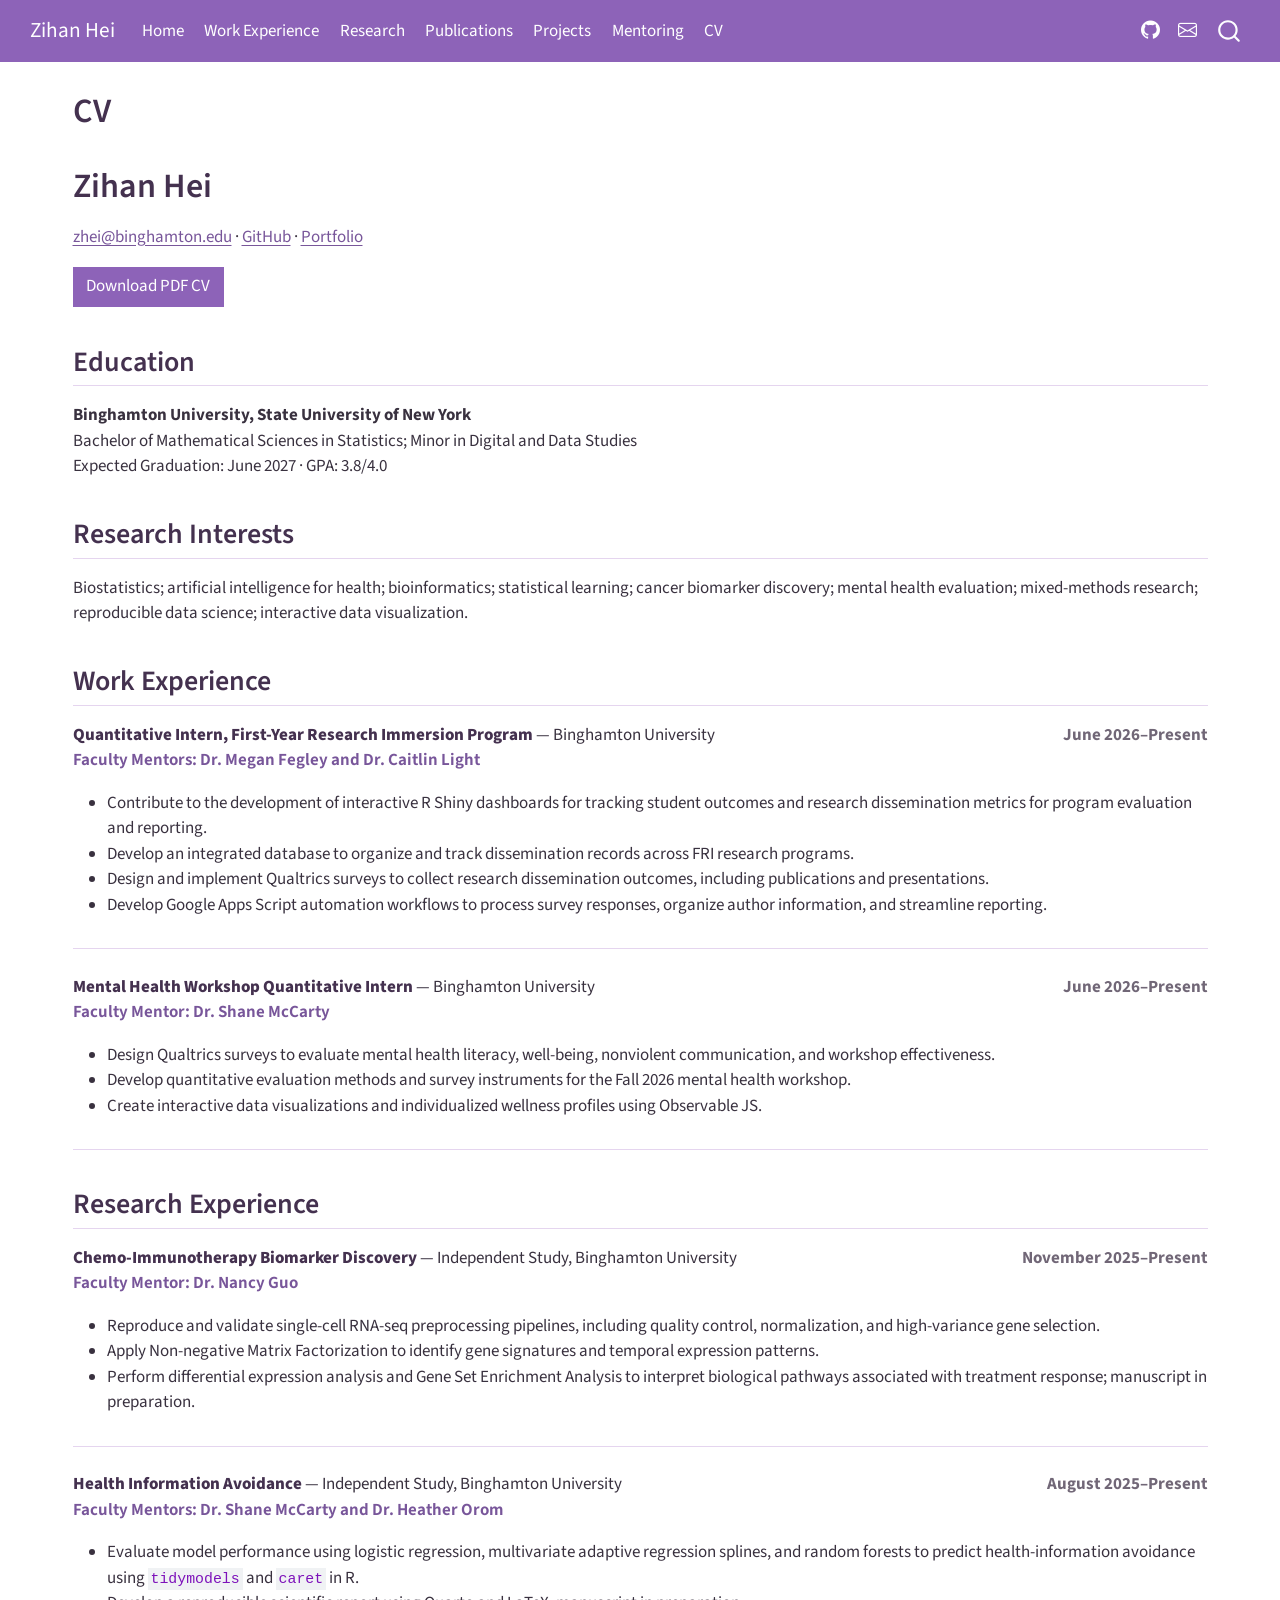
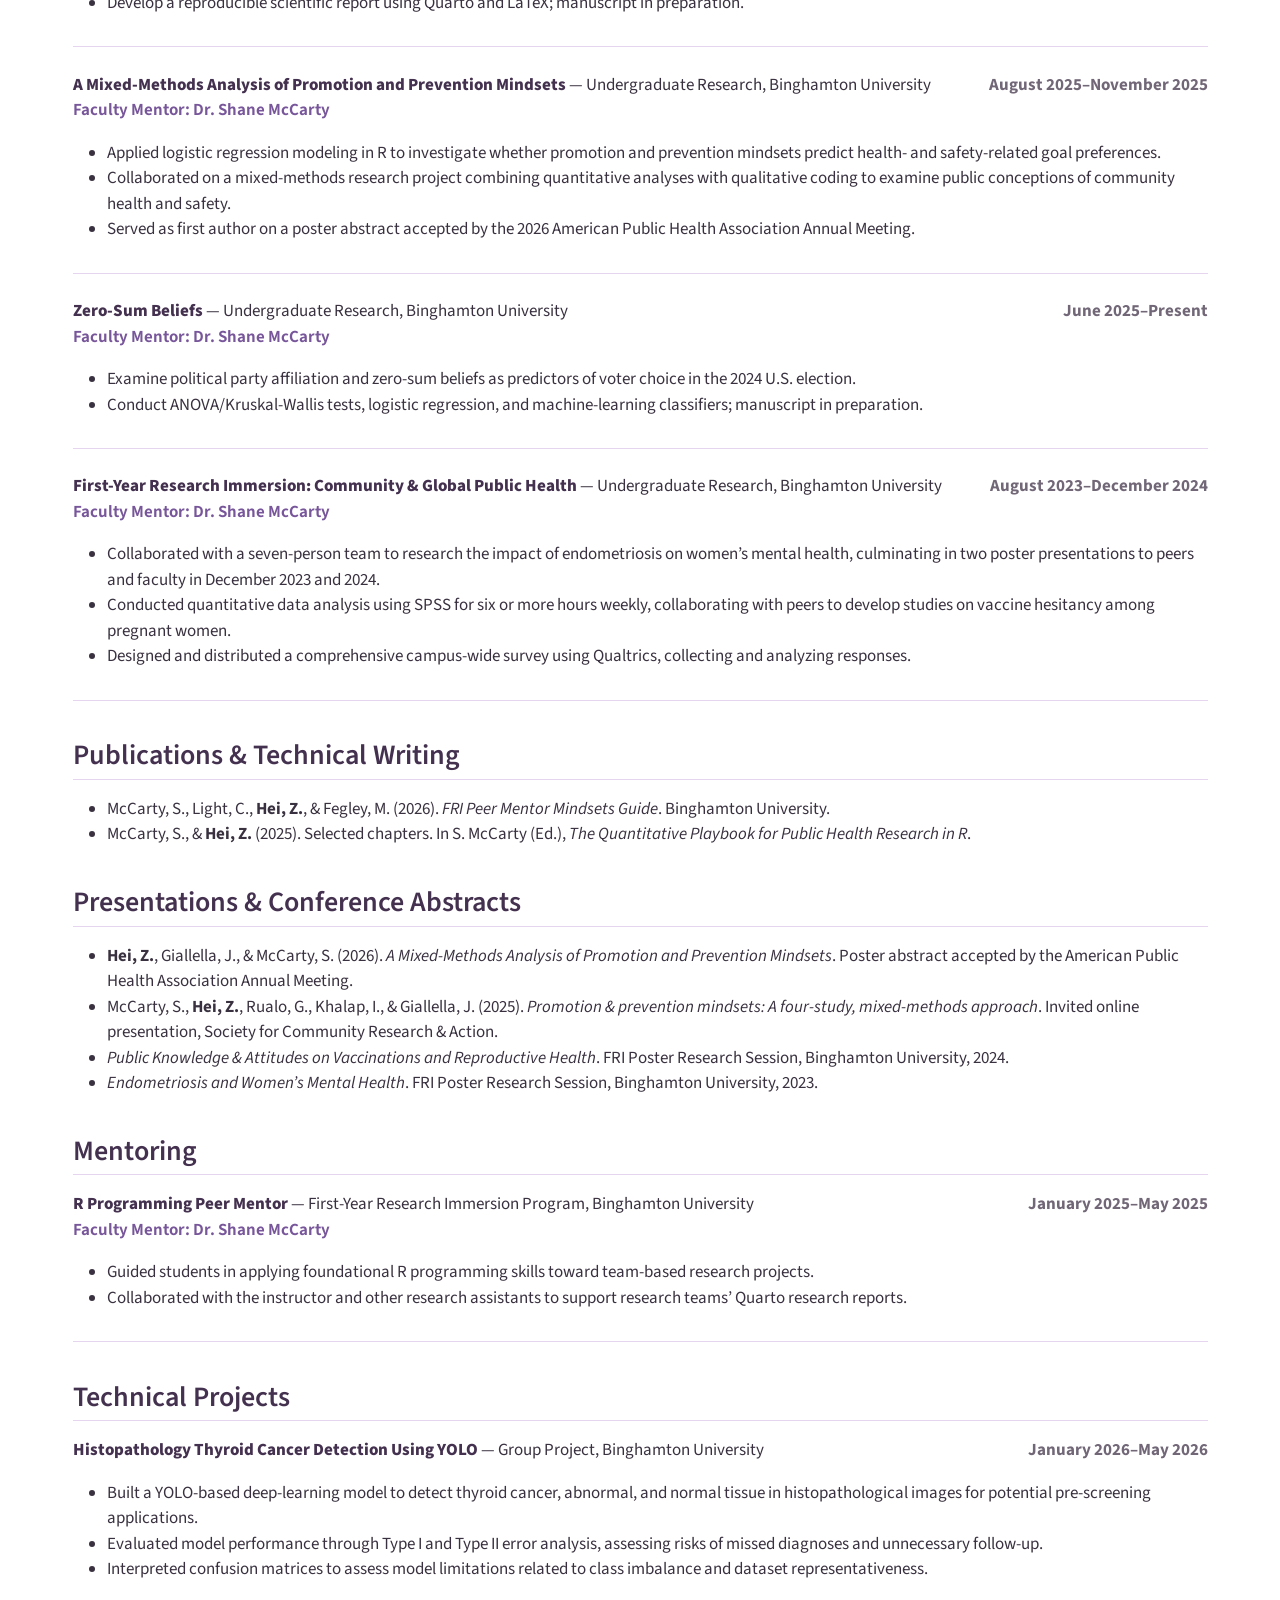
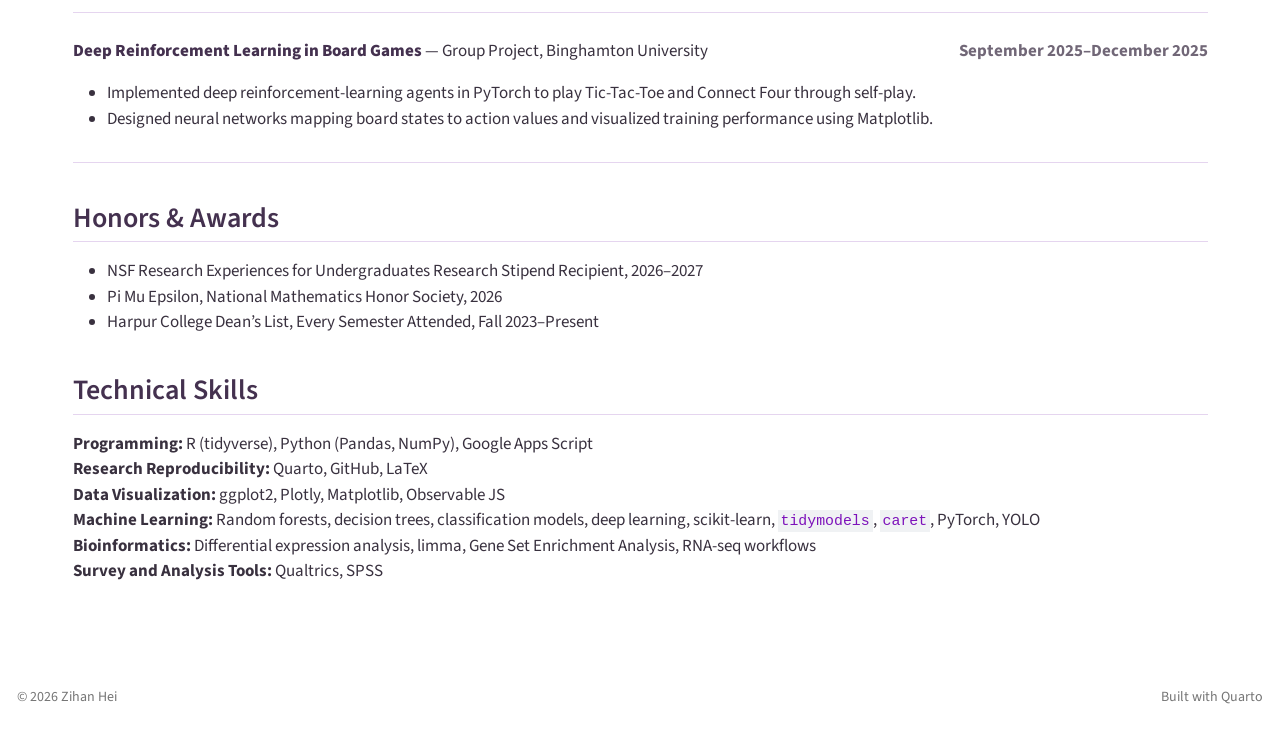
==== cv.html @ f27abe38 "Built site for gh-pages" ====
<!DOCTYPE html>
<html xmlns="http://www.w3.org/1999/xhtml" lang="en" xml:lang="en"><head>

<meta charset="utf-8">
<meta name="generator" content="quarto-1.9.37">

<meta name="viewport" content="width=device-width, initial-scale=1.0, user-scalable=yes">


<title>CV – Zihan Hei</title>
<style>
/* Default styles provided by pandoc.
** See https://pandoc.org/MANUAL.html#variables-for-html for config info.
*/
code{white-space: pre-wrap;}
span.smallcaps{font-variant: small-caps;}
div.columns{display: flex; gap: min(4vw, 1.5em);}
div.column{flex: auto; overflow-x: auto;}
div.hanging-indent{margin-left: 1.5em; text-indent: -1.5em;}
ul.task-list{list-style: none;}
ul.task-list li input[type="checkbox"] {
  width: 0.8em;
  margin: 0 0.8em 0.2em -1em; /* quarto-specific, see https://github.com/quarto-dev/quarto-cli/issues/4556 */ 
  vertical-align: middle;
}
</style>


<script src="site_libs/quarto-nav/quarto-nav.js"></script>
<script src="site_libs/quarto-nav/headroom.min.js"></script>
<script src="site_libs/clipboard/clipboard.min.js"></script>
<script src="site_libs/quarto-search/autocomplete.umd.js"></script>
<script src="site_libs/quarto-search/fuse.min.js"></script>
<script src="site_libs/quarto-search/quarto-search.js"></script>
<meta name="quarto:offset" content="./">
<link href="./assets/favicon.svg" rel="icon" type="image/svg+xml">
<script src="site_libs/quarto-html/quarto.js" type="module"></script>
<script src="site_libs/quarto-html/tabsets/tabsets.js" type="module"></script>
<script src="site_libs/quarto-html/popper.min.js"></script>
<script src="site_libs/quarto-html/tippy.umd.min.js"></script>
<script src="site_libs/quarto-html/anchor.min.js"></script>
<link href="site_libs/quarto-html/tippy.css" rel="stylesheet">
<link href="site_libs/quarto-html/quarto-syntax-highlighting-7f8f88aac4f3542376d5c11b86a4c14d.css" rel="stylesheet" id="quarto-text-highlighting-styles">
<script src="site_libs/bootstrap/bootstrap.min.js"></script>
<link href="site_libs/bootstrap/bootstrap-icons.css" rel="stylesheet">
<link href="site_libs/bootstrap/bootstrap-ff38ca5759cea8d2b4e40dc1c167d4da.min.css" rel="stylesheet" append-hash="true" id="quarto-bootstrap" data-mode="light">
<script id="quarto-search-options" type="application/json">{
  "location": "navbar",
  "copy-button": false,
  "collapse-after": 3,
  "panel-placement": "end",
  "type": "overlay",
  "limit": 50,
  "keyboard-shortcut": [
    "f",
    "/",
    "s"
  ],
  "show-item-context": false,
  "language": {
    "search-no-results-text": "No results",
    "search-matching-documents-text": "matching documents",
    "search-copy-link-title": "Copy link to search",
    "search-hide-matches-text": "Hide additional matches",
    "search-more-match-text": "more match in this document",
    "search-more-matches-text": "more matches in this document",
    "search-clear-button-title": "Clear",
    "search-text-placeholder": "",
    "search-detached-cancel-button-title": "Cancel",
    "search-submit-button-title": "Submit",
    "search-label": "Search"
  }
}</script>
<style>html{ scroll-behavior: smooth; }</style>


<link rel="stylesheet" href="styles.css">
</head>

<body class="nav-fixed quarto-light">

<div id="quarto-search-results"></div>
  <header id="quarto-header" class="headroom fixed-top">
    <nav class="navbar navbar-expand-lg " data-bs-theme="dark">
      <div class="navbar-container container-fluid">
      <div class="navbar-brand-container mx-auto">
    <a class="navbar-brand" href="./index.html">
    <span class="navbar-title">Zihan Hei</span>
    </a>
  </div>
            <div id="quarto-search" class="" title="Search"></div>
          <button class="navbar-toggler" type="button" data-bs-toggle="collapse" data-bs-target="#navbarCollapse" aria-controls="navbarCollapse" role="menu" aria-expanded="false" aria-label="Toggle navigation" onclick="if (window.quartoToggleHeadroom) { window.quartoToggleHeadroom(); }">
  <span class="navbar-toggler-icon"></span>
</button>
          <div class="collapse navbar-collapse" id="navbarCollapse">
            <ul class="navbar-nav navbar-nav-scroll me-auto">
  <li class="nav-item">
    <a class="nav-link" href="./index.html"> 
<span class="menu-text">Home</span></a>
  </li>  
  <li class="nav-item">
    <a class="nav-link" href="./work-experience.html"> 
<span class="menu-text">Work Experience</span></a>
  </li>  
  <li class="nav-item">
    <a class="nav-link" href="./research.html"> 
<span class="menu-text">Research</span></a>
  </li>  
  <li class="nav-item">
    <a class="nav-link" href="./publications.html"> 
<span class="menu-text">Publications</span></a>
  </li>  
  <li class="nav-item">
    <a class="nav-link" href="./projects.html"> 
<span class="menu-text">Projects</span></a>
  </li>  
  <li class="nav-item">
    <a class="nav-link" href="./mentoring.html"> 
<span class="menu-text">Mentoring</span></a>
  </li>  
  <li class="nav-item">
    <a class="nav-link active" href="./cv.html" aria-current="page"> 
<span class="menu-text">CV</span></a>
  </li>  
</ul>
            <ul class="navbar-nav navbar-nav-scroll ms-auto">
  <li class="nav-item compact">
    <a class="nav-link" href="https://github.com/Zihan-Hei"> <i class="bi bi-github" role="img" aria-label="GitHub">
</i> 
<span class="menu-text"></span></a>
  </li>  
  <li class="nav-item compact">
    <a class="nav-link" href="mailto:zhei@binghamton.edu"> <i class="bi bi-envelope" role="img" aria-label="Email">
</i> 
<span class="menu-text"></span></a>
  </li>  
</ul>
          </div> <!-- /navcollapse -->
            <div class="quarto-navbar-tools">
</div>
      </div> <!-- /container-fluid -->
    </nav>
</header>
<!-- content -->
<div id="quarto-content" class="quarto-container page-columns page-rows-contents page-layout-full page-navbar">
<!-- sidebar -->
<!-- margin-sidebar -->
    
<!-- main -->
<main class="content column-page" id="quarto-document-content">

<header id="title-block-header" class="quarto-title-block default">
<div class="quarto-title">
<h1 class="title">CV</h1>
</div>



<div class="quarto-title-meta column-page">

    
  
    
  </div>
  


</header>


<section id="zihan-hei" class="level1">
<h1>Zihan Hei</h1>
<p><a href="mailto:zhei@binghamton.edu">zhei@binghamton.edu</a> · <a href="https://github.com/Zihan-Hei">GitHub</a> · <a href="https://zihanhei.quarto.pub">Portfolio</a></p>
<p><a href="files/Zihan_Hei_CV.pdf" class="btn btn-primary">Download PDF CV</a></p>
<section id="education" class="level2">
<h2 class="anchored" data-anchor-id="education">Education</h2>
<p><strong>Binghamton University, State University of New York</strong><br>
Bachelor of Mathematical Sciences in Statistics; Minor in Digital and Data Studies<br>
Expected Graduation: June 2027 · GPA: 3.8/4.0</p>
</section>
<section id="research-interests" class="level2">
<h2 class="anchored" data-anchor-id="research-interests">Research Interests</h2>
<p>Biostatistics; artificial intelligence for health; bioinformatics; statistical learning; cancer biomarker discovery; mental health evaluation; mixed-methods research; reproducible data science; interactive data visualization.</p>
</section>
<section id="work-experience" class="level2">
<h2 class="anchored" data-anchor-id="work-experience">Work Experience</h2>
<div class="cv-entry">
<p><span class="cv-date">June 2026–Present</span> <span class="cv-entry-title">Quantitative Intern, First-Year Research Immersion Program</span> — Binghamton University<br>
<span class="cv-mentor">Faculty Mentors: Dr.&nbsp;Megan Fegley and Dr.&nbsp;Caitlin Light</span></p>
<ul>
<li>Contribute to the development of interactive R Shiny dashboards for tracking student outcomes and research dissemination metrics for program evaluation and reporting.</li>
<li>Develop an integrated database to organize and track dissemination records across FRI research programs.</li>
<li>Design and implement Qualtrics surveys to collect research dissemination outcomes, including publications and presentations.</li>
<li>Develop Google Apps Script automation workflows to process survey responses, organize author information, and streamline reporting.</li>
</ul>
</div>
<div class="cv-entry">
<p><span class="cv-date">June 2026–Present</span> <span class="cv-entry-title">Mental Health Workshop Quantitative Intern</span> — Binghamton University<br>
<span class="cv-mentor">Faculty Mentor: Dr.&nbsp;Shane McCarty</span></p>
<ul>
<li>Design Qualtrics surveys to evaluate mental health literacy, well-being, nonviolent communication, and workshop effectiveness.</li>
<li>Develop quantitative evaluation methods and survey instruments for the Fall 2026 mental health workshop.</li>
<li>Create interactive data visualizations and individualized wellness profiles using Observable JS.</li>
</ul>
</div>
</section>
<section id="research-experience" class="level2">
<h2 class="anchored" data-anchor-id="research-experience">Research Experience</h2>
<div class="cv-entry">
<p><span class="cv-date">November 2025–Present</span> <span class="cv-entry-title">Chemo-Immunotherapy Biomarker Discovery</span> — Independent Study, Binghamton University<br>
<span class="cv-mentor">Faculty Mentor: Dr.&nbsp;Nancy Guo</span></p>
<ul>
<li>Reproduce and validate single-cell RNA-seq preprocessing pipelines, including quality control, normalization, and high-variance gene selection.</li>
<li>Apply Non-negative Matrix Factorization to identify gene signatures and temporal expression patterns.</li>
<li>Perform differential expression analysis and Gene Set Enrichment Analysis to interpret biological pathways associated with treatment response; manuscript in preparation.</li>
</ul>
</div>
<div class="cv-entry">
<p><span class="cv-date">August 2025–Present</span> <span class="cv-entry-title">Health Information Avoidance</span> — Independent Study, Binghamton University<br>
<span class="cv-mentor">Faculty Mentors: Dr.&nbsp;Shane McCarty and Dr.&nbsp;Heather Orom</span></p>
<ul>
<li>Evaluate model performance using logistic regression, multivariate adaptive regression splines, and random forests to predict health-information avoidance using <code>tidymodels</code> and <code>caret</code> in R.</li>
<li>Develop a reproducible scientific report using Quarto and LaTeX; manuscript in preparation.</li>
</ul>
</div>
<div class="cv-entry">
<p><span class="cv-date">August 2025–November 2025</span> <span class="cv-entry-title">A Mixed-Methods Analysis of Promotion and Prevention Mindsets</span> — Undergraduate Research, Binghamton University<br>
<span class="cv-mentor">Faculty Mentor: Dr.&nbsp;Shane McCarty</span></p>
<ul>
<li>Applied logistic regression modeling in R to investigate whether promotion and prevention mindsets predict health- and safety-related goal preferences.</li>
<li>Collaborated on a mixed-methods research project combining quantitative analyses with qualitative coding to examine public conceptions of community health and safety.</li>
<li>Served as first author on a poster abstract accepted by the 2026 American Public Health Association Annual Meeting.</li>
</ul>
</div>
<div class="cv-entry">
<p><span class="cv-date">June 2025–Present</span> <span class="cv-entry-title">Zero-Sum Beliefs</span> — Undergraduate Research, Binghamton University<br>
<span class="cv-mentor">Faculty Mentor: Dr.&nbsp;Shane McCarty</span></p>
<ul>
<li>Examine political party affiliation and zero-sum beliefs as predictors of voter choice in the 2024 U.S. election.</li>
<li>Conduct ANOVA/Kruskal-Wallis tests, logistic regression, and machine-learning classifiers; manuscript in preparation.</li>
</ul>
</div>
<div class="cv-entry">
<p><span class="cv-date">August 2023–December 2024</span> <span class="cv-entry-title">First-Year Research Immersion: Community &amp; Global Public Health</span> — Undergraduate Research, Binghamton University<br>
<span class="cv-mentor">Faculty Mentor: Dr.&nbsp;Shane McCarty</span></p>
<ul>
<li>Collaborated with a seven-person team to research the impact of endometriosis on women’s mental health, culminating in two poster presentations to peers and faculty in December 2023 and 2024.</li>
<li>Conducted quantitative data analysis using SPSS for six or more hours weekly, collaborating with peers to develop studies on vaccine hesitancy among pregnant women.</li>
<li>Designed and distributed a comprehensive campus-wide survey using Qualtrics, collecting and analyzing responses.</li>
</ul>
</div>
</section>
<section id="publications-technical-writing" class="level2">
<h2 class="anchored" data-anchor-id="publications-technical-writing">Publications &amp; Technical Writing</h2>
<ul>
<li>McCarty, S., Light, C., <strong>Hei, Z.</strong>, &amp; Fegley, M. (2026). <em>FRI Peer Mentor Mindsets Guide</em>. Binghamton University.</li>
<li>McCarty, S., &amp; <strong>Hei, Z.</strong> (2025). Selected chapters. In S. McCarty (Ed.), <em>The Quantitative Playbook for Public Health Research in R</em>.</li>
</ul>
</section>
<section id="presentations-conference-abstracts" class="level2">
<h2 class="anchored" data-anchor-id="presentations-conference-abstracts">Presentations &amp; Conference Abstracts</h2>
<ul>
<li><strong>Hei, Z.</strong>, Giallella, J., &amp; McCarty, S. (2026). <em>A Mixed-Methods Analysis of Promotion and Prevention Mindsets</em>. Poster abstract accepted by the American Public Health Association Annual Meeting.</li>
<li>McCarty, S., <strong>Hei, Z.</strong>, Rualo, G., Khalap, I., &amp; Giallella, J. (2025). <em>Promotion &amp; prevention mindsets: A four-study, mixed-methods approach</em>. Invited online presentation, Society for Community Research &amp; Action.</li>
<li><em>Public Knowledge &amp; Attitudes on Vaccinations and Reproductive Health</em>. FRI Poster Research Session, Binghamton University, 2024.</li>
<li><em>Endometriosis and Women’s Mental Health</em>. FRI Poster Research Session, Binghamton University, 2023.</li>
</ul>
</section>
<section id="mentoring" class="level2">
<h2 class="anchored" data-anchor-id="mentoring">Mentoring</h2>
<div class="cv-entry">
<p><span class="cv-date">January 2025–May 2025</span> <span class="cv-entry-title">R Programming Peer Mentor</span> — First-Year Research Immersion Program, Binghamton University<br>
<span class="cv-mentor">Faculty Mentor: Dr.&nbsp;Shane McCarty</span></p>
<ul>
<li>Guided students in applying foundational R programming skills toward team-based research projects.</li>
<li>Collaborated with the instructor and other research assistants to support research teams’ Quarto research reports.</li>
</ul>
</div>
</section>
<section id="technical-projects" class="level2">
<h2 class="anchored" data-anchor-id="technical-projects">Technical Projects</h2>
<div class="cv-entry">
<p><span class="cv-date">January 2026–May 2026</span> <span class="cv-entry-title">Histopathology Thyroid Cancer Detection Using YOLO</span> — Group Project, Binghamton University</p>
<ul>
<li>Built a YOLO-based deep-learning model to detect thyroid cancer, abnormal, and normal tissue in histopathological images for potential pre-screening applications.</li>
<li>Evaluated model performance through Type I and Type II error analysis, assessing risks of missed diagnoses and unnecessary follow-up.</li>
<li>Interpreted confusion matrices to assess model limitations related to class imbalance and dataset representativeness.</li>
</ul>
</div>
<div class="cv-entry">
<p><span class="cv-date">September 2025–December 2025</span> <span class="cv-entry-title">Deep Reinforcement Learning in Board Games</span> — Group Project, Binghamton University</p>
<ul>
<li>Implemented deep reinforcement-learning agents in PyTorch to play Tic-Tac-Toe and Connect Four through self-play.</li>
<li>Designed neural networks mapping board states to action values and visualized training performance using Matplotlib.</li>
</ul>
</div>
</section>
<section id="honors-awards" class="level2">
<h2 class="anchored" data-anchor-id="honors-awards">Honors &amp; Awards</h2>
<ul>
<li>NSF Research Experiences for Undergraduates Research Stipend Recipient, 2026–2027</li>
<li>Pi Mu Epsilon, National Mathematics Honor Society, 2026</li>
<li>Harpur College Dean’s List, Every Semester Attended, Fall 2023–Present</li>
</ul>
</section>
<section id="technical-skills" class="level2">
<h2 class="anchored" data-anchor-id="technical-skills">Technical Skills</h2>
<p><strong>Programming:</strong> R (tidyverse), Python (Pandas, NumPy), Google Apps Script<br>
<strong>Research Reproducibility:</strong> Quarto, GitHub, LaTeX<br>
<strong>Data Visualization:</strong> ggplot2, Plotly, Matplotlib, Observable JS<br>
<strong>Machine Learning:</strong> Random forests, decision trees, classification models, deep learning, scikit-learn, <code>tidymodels</code>, <code>caret</code>, PyTorch, YOLO<br>
<strong>Bioinformatics:</strong> Differential expression analysis, limma, Gene Set Enrichment Analysis, RNA-seq workflows<br>
<strong>Survey and Analysis Tools:</strong> Qualtrics, SPSS</p>


</section>
</section>

</main> <!-- /main -->
<script id="quarto-html-after-body" type="application/javascript">
  window.document.addEventListener("DOMContentLoaded", function (event) {
    const icon = "";
    const anchorJS = new window.AnchorJS();
    anchorJS.options = {
      placement: 'right',
      icon: icon
    };
    anchorJS.add('.anchored');
    const isCodeAnnotation = (el) => {
      for (const clz of el.classList) {
        if (clz.startsWith('code-annotation-')) {                     
          return true;
        }
      }
      return false;
    }
    const onCopySuccess = function(e) {
      // button target
      const button = e.trigger;
      // don't keep focus
      button.blur();
      // flash "checked"
      button.classList.add('code-copy-button-checked');
      var currentTitle = button.getAttribute("title");
      button.setAttribute("title", "Copied!");
      let tooltip;
      if (window.bootstrap) {
        button.setAttribute("data-bs-toggle", "tooltip");
        button.setAttribute("data-bs-placement", "left");
        button.setAttribute("data-bs-title", "Copied!");
        tooltip = new bootstrap.Tooltip(button, 
          { trigger: "manual", 
            customClass: "code-copy-button-tooltip",
            offset: [0, -8]});
        tooltip.show();    
      }
      setTimeout(function() {
        if (tooltip) {
          tooltip.hide();
          button.removeAttribute("data-bs-title");
          button.removeAttribute("data-bs-toggle");
          button.removeAttribute("data-bs-placement");
        }
        button.setAttribute("title", currentTitle);
        button.classList.remove('code-copy-button-checked');
      }, 1000);
      // clear code selection
      e.clearSelection();
    }
    const getTextToCopy = function(trigger) {
      const outerScaffold = trigger.parentElement.cloneNode(true);
      const codeEl = outerScaffold.querySelector('code');
      for (const childEl of codeEl.children) {
        if (isCodeAnnotation(childEl)) {
          childEl.remove();
        }
      }
      return codeEl.innerText;
    }
    const clipboard = new window.ClipboardJS('.code-copy-button:not([data-in-quarto-modal])', {
      text: getTextToCopy
    });
    clipboard.on('success', onCopySuccess);
    if (window.document.getElementById('quarto-embedded-source-code-modal')) {
      const clipboardModal = new window.ClipboardJS('.code-copy-button[data-in-quarto-modal]', {
        text: getTextToCopy,
        container: window.document.getElementById('quarto-embedded-source-code-modal')
      });
      clipboardModal.on('success', onCopySuccess);
    }
      var localhostRegex = new RegExp(/^(?:http|https):\/\/localhost\:?[0-9]*\//);
      var mailtoRegex = new RegExp(/^mailto:/);
        var filterRegex = new RegExp("https:\/\/Zihan-Hei\.github\.io\/zihan-academic-website\/");
      var isInternal = (href) => {
          return filterRegex.test(href) || localhostRegex.test(href) || mailtoRegex.test(href);
      }
      // Inspect non-navigation links and adorn them if external
     var links = window.document.querySelectorAll('a[href]:not(.nav-link):not(.navbar-brand):not(.toc-action):not(.sidebar-link):not(.sidebar-item-toggle):not(.pagination-link):not(.no-external):not([aria-hidden]):not(.dropdown-item):not(.quarto-navigation-tool):not(.about-link)');
      for (var i=0; i<links.length; i++) {
        const link = links[i];
        if (!isInternal(link.href)) {
          // undo the damage that might have been done by quarto-nav.js in the case of
          // links that we want to consider external
          if (link.dataset.originalHref !== undefined) {
            link.href = link.dataset.originalHref;
          }
            // target, if specified
            link.setAttribute("target", "_blank");
            if (link.getAttribute("rel") === null) {
              link.setAttribute("rel", "noopener");
            }
        }
      }
    function tippyHover(el, contentFn, onTriggerFn, onUntriggerFn) {
      const config = {
        allowHTML: true,
        maxWidth: 500,
        delay: 100,
        arrow: false,
        appendTo: function(el) {
            return el.parentElement;
        },
        interactive: true,
        interactiveBorder: 10,
        theme: 'quarto',
        placement: 'bottom-start',
      };
      if (contentFn) {
        config.content = contentFn;
      }
      if (onTriggerFn) {
        config.onTrigger = onTriggerFn;
      }
      if (onUntriggerFn) {
        config.onUntrigger = onUntriggerFn;
      }
      window.tippy(el, config); 
    }
    const noterefs = window.document.querySelectorAll('a[role="doc-noteref"]');
    for (var i=0; i<noterefs.length; i++) {
      const ref = noterefs[i];
      tippyHover(ref, function() {
        // use id or data attribute instead here
        let href = ref.getAttribute('data-footnote-href') || ref.getAttribute('href');
        try { href = new URL(href).hash; } catch {}
        const id = href.replace(/^#\/?/, "");
        const note = window.document.getElementById(id);
        if (note) {
          return note.innerHTML;
        } else {
          return "";
        }
      });
    }
    const xrefs = window.document.querySelectorAll('a.quarto-xref');
    const processXRef = (id, note) => {
      // Strip column container classes
      const stripColumnClz = (el) => {
        el.classList.remove("page-full", "page-columns");
        if (el.children) {
          for (const child of el.children) {
            stripColumnClz(child);
          }
        }
      }
      stripColumnClz(note)
      if (id === null || id.startsWith('sec-')) {
        // Special case sections, only their first couple elements
        const container = document.createElement("div");
        if (note.children && note.children.length > 2) {
          container.appendChild(note.children[0].cloneNode(true));
          for (let i = 1; i < note.children.length; i++) {
            const child = note.children[i];
            if (child.tagName === "P" && child.innerText === "") {
              continue;
            } else {
              container.appendChild(child.cloneNode(true));
              break;
            }
          }
          if (window.Quarto?.typesetMath) {
            window.Quarto.typesetMath(container);
          }
          return container.innerHTML
        } else {
          if (window.Quarto?.typesetMath) {
            window.Quarto.typesetMath(note);
          }
          return note.innerHTML;
        }
      } else {
        // Remove any anchor links if they are present
        const anchorLink = note.querySelector('a.anchorjs-link');
        if (anchorLink) {
          anchorLink.remove();
        }
        if (window.Quarto?.typesetMath) {
          window.Quarto.typesetMath(note);
        }
        if (note.classList.contains("callout")) {
          return note.outerHTML;
        } else {
          return note.innerHTML;
        }
      }
    }
    for (var i=0; i<xrefs.length; i++) {
      const xref = xrefs[i];
      tippyHover(xref, undefined, function(instance) {
        instance.disable();
        let url = xref.getAttribute('href');
        let hash = undefined; 
        if (url.startsWith('#')) {
          hash = url;
        } else {
          try { hash = new URL(url).hash; } catch {}
        }
        if (hash) {
          const id = hash.replace(/^#\/?/, "");
          const note = window.document.getElementById(id);
          if (note !== null) {
            try {
              const html = processXRef(id, note.cloneNode(true));
              instance.setContent(html);
            } finally {
              instance.enable();
              instance.show();
            }
          } else {
            // See if we can fetch this
            fetch(url.split('#')[0])
            .then(res => res.text())
            .then(html => {
              const parser = new DOMParser();
              const htmlDoc = parser.parseFromString(html, "text/html");
              const note = htmlDoc.getElementById(id);
              if (note !== null) {
                const html = processXRef(id, note);
                instance.setContent(html);
              } 
            }).finally(() => {
              instance.enable();
              instance.show();
            });
          }
        } else {
          // See if we can fetch a full url (with no hash to target)
          // This is a special case and we should probably do some content thinning / targeting
          fetch(url)
          .then(res => res.text())
          .then(html => {
            const parser = new DOMParser();
            const htmlDoc = parser.parseFromString(html, "text/html");
            const note = htmlDoc.querySelector('main.content');
            if (note !== null) {
              // This should only happen for chapter cross references
              // (since there is no id in the URL)
              // remove the first header
              if (note.children.length > 0 && note.children[0].tagName === "HEADER") {
                note.children[0].remove();
              }
              const html = processXRef(null, note);
              instance.setContent(html);
            } 
          }).finally(() => {
            instance.enable();
            instance.show();
          });
        }
      }, function(instance) {
      });
    }
        let selectedAnnoteEl;
        const selectorForAnnotation = ( cell, annotation) => {
          let cellAttr = 'data-code-cell="' + cell + '"';
          let lineAttr = 'data-code-annotation="' +  annotation + '"';
          const selector = 'span[' + cellAttr + '][' + lineAttr + ']';
          return selector;
        }
        const selectCodeLines = (annoteEl) => {
          const doc = window.document;
          const targetCell = annoteEl.getAttribute("data-target-cell");
          const targetAnnotation = annoteEl.getAttribute("data-target-annotation");
          const annoteSpan = window.document.querySelector(selectorForAnnotation(targetCell, targetAnnotation));
          const lines = annoteSpan.getAttribute("data-code-lines").split(",");
          const lineIds = lines.map((line) => {
            return targetCell + "-" + line;
          })
          let top = null;
          let height = null;
          let parent = null;
          if (lineIds.length > 0) {
              //compute the position of the single el (top and bottom and make a div)
              const el = window.document.getElementById(lineIds[0]);
              top = el.offsetTop;
              height = el.offsetHeight;
              parent = el.parentElement.parentElement;
            if (lineIds.length > 1) {
              const lastEl = window.document.getElementById(lineIds[lineIds.length - 1]);
              const bottom = lastEl.offsetTop + lastEl.offsetHeight;
              height = bottom - top;
            }
            if (top !== null && height !== null && parent !== null) {
              // cook up a div (if necessary) and position it 
              let div = window.document.getElementById("code-annotation-line-highlight");
              if (div === null) {
                div = window.document.createElement("div");
                div.setAttribute("id", "code-annotation-line-highlight");
                div.style.position = 'absolute';
                parent.appendChild(div);
              }
              div.style.top = top - 2 + "px";
              div.style.height = height + 4 + "px";
              div.style.left = 0;
              let gutterDiv = window.document.getElementById("code-annotation-line-highlight-gutter");
              if (gutterDiv === null) {
                gutterDiv = window.document.createElement("div");
                gutterDiv.setAttribute("id", "code-annotation-line-highlight-gutter");
                gutterDiv.style.position = 'absolute';
                const codeCell = window.document.getElementById(targetCell);
                const gutter = codeCell.querySelector('.code-annotation-gutter');
                gutter.appendChild(gutterDiv);
              }
              gutterDiv.style.top = top - 2 + "px";
              gutterDiv.style.height = height + 4 + "px";
            }
            selectedAnnoteEl = annoteEl;
          }
        };
        const unselectCodeLines = () => {
          const elementsIds = ["code-annotation-line-highlight", "code-annotation-line-highlight-gutter"];
          elementsIds.forEach((elId) => {
            const div = window.document.getElementById(elId);
            if (div) {
              div.remove();
            }
          });
          selectedAnnoteEl = undefined;
        };
          // Handle positioning of the toggle
      window.addEventListener(
        "resize",
        throttle(() => {
          elRect = undefined;
          if (selectedAnnoteEl) {
            selectCodeLines(selectedAnnoteEl);
          }
        }, 10)
      );
      function throttle(fn, ms) {
      let throttle = false;
      let timer;
        return (...args) => {
          if(!throttle) { // first call gets through
              fn.apply(this, args);
              throttle = true;
          } else { // all the others get throttled
              if(timer) clearTimeout(timer); // cancel #2
              timer = setTimeout(() => {
                fn.apply(this, args);
                timer = throttle = false;
              }, ms);
          }
        };
      }
        // Attach click handler to the DT
        const annoteDls = window.document.querySelectorAll('dt[data-target-cell]');
        for (const annoteDlNode of annoteDls) {
          annoteDlNode.addEventListener('click', (event) => {
            const clickedEl = event.target;
            if (clickedEl !== selectedAnnoteEl) {
              unselectCodeLines();
              const activeEl = window.document.querySelector('dt[data-target-cell].code-annotation-active');
              if (activeEl) {
                activeEl.classList.remove('code-annotation-active');
              }
              selectCodeLines(clickedEl);
              clickedEl.classList.add('code-annotation-active');
            } else {
              // Unselect the line
              unselectCodeLines();
              clickedEl.classList.remove('code-annotation-active');
            }
          });
        }
    const findCites = (el) => {
      const parentEl = el.parentElement;
      if (parentEl) {
        const cites = parentEl.dataset.cites;
        if (cites) {
          return {
            el,
            cites: cites.split(' ')
          };
        } else {
          return findCites(el.parentElement)
        }
      } else {
        return undefined;
      }
    };
    var bibliorefs = window.document.querySelectorAll('a[role="doc-biblioref"]');
    for (var i=0; i<bibliorefs.length; i++) {
      const ref = bibliorefs[i];
      const citeInfo = findCites(ref);
      if (citeInfo) {
        tippyHover(citeInfo.el, function() {
          var popup = window.document.createElement('div');
          citeInfo.cites.forEach(function(cite) {
            var citeDiv = window.document.createElement('div');
            citeDiv.classList.add('hanging-indent');
            citeDiv.classList.add('csl-entry');
            var biblioDiv = window.document.getElementById('ref-' + cite);
            if (biblioDiv) {
              citeDiv.innerHTML = biblioDiv.innerHTML;
            }
            popup.appendChild(citeDiv);
          });
          return popup.innerHTML;
        });
      }
    }
  });
  </script>
</div> <!-- /content -->
<footer class="footer">
  <div class="nav-footer">
    <div class="nav-footer-left">
<p>© 2026 Zihan Hei</p>
</div>   
    <div class="nav-footer-center">
      &nbsp;
    </div>
    <div class="nav-footer-right">
<p>Built with Quarto</p>
</div>
  </div>
</footer>




<script src="site_libs/quarto-html/zenscroll-min.js"></script>
</body></html>
---- site_libs/quarto-html/tippy.css ----
.tippy-box[data-animation=fade][data-state=hidden]{opacity:0}[data-tippy-root]{max-width:calc(100vw - 10px)}.tippy-box{position:relative;background-color:#333;color:#fff;border-radius:4px;font-size:14px;line-height:1.4;white-space:normal;outline:0;transition-property:transform,visibility,opacity}.tippy-box[data-placement^=top]>.tippy-arrow{bottom:0}.tippy-box[data-placement^=top]>.tippy-arrow:before{bottom:-7px;left:0;border-width:8px 8px 0;border-top-color:initial;transform-origin:center top}.tippy-box[data-placement^=bottom]>.tippy-arrow{top:0}.tippy-box[data-placement^=bottom]>.tippy-arrow:before{top:-7px;left:0;border-width:0 8px 8px;border-bottom-color:initial;transform-origin:center bottom}.tippy-box[data-placement^=left]>.tippy-arrow{right:0}.tippy-box[data-placement^=left]>.tippy-arrow:before{border-width:8px 0 8px 8px;border-left-color:initial;right:-7px;transform-origin:center left}.tippy-box[data-placement^=right]>.tippy-arrow{left:0}.tippy-box[data-placement^=right]>.tippy-arrow:before{left:-7px;border-width:8px 8px 8px 0;border-right-color:initial;transform-origin:center right}.tippy-box[data-inertia][data-state=visible]{transition-timing-function:cubic-bezier(.54,1.5,.38,1.11)}.tippy-arrow{width:16px;height:16px;color:#333}.tippy-arrow:before{content:"";position:absolute;border-color:transparent;border-style:solid}.tippy-content{position:relative;padding:5px 9px;z-index:1}
---- site_libs/quarto-html/quarto-syntax-highlighting-7f8f88aac4f3542376d5c11b86a4c14d.css ----
/* quarto syntax highlight colors */
:root {
  --quarto-hl-ot-color: #003B4F;
  --quarto-hl-at-color: #657422;
  --quarto-hl-ss-color: #20794D;
  --quarto-hl-an-color: #5E5E5E;
  --quarto-hl-fu-color: #4758AB;
  --quarto-hl-st-color: #20794D;
  --quarto-hl-cf-color: #003B4F;
  --quarto-hl-op-color: #5E5E5E;
  --quarto-hl-er-color: #AD0000;
  --quarto-hl-bn-color: #AD0000;
  --quarto-hl-al-color: #AD0000;
  --quarto-hl-va-color: #111111;
  --quarto-hl-bu-color: inherit;
  --quarto-hl-ex-color: inherit;
  --quarto-hl-pp-color: #AD0000;
  --quarto-hl-in-color: #5E5E5E;
  --quarto-hl-vs-color: #20794D;
  --quarto-hl-wa-color: #5E5E5E;
  --quarto-hl-do-color: #5E5E5E;
  --quarto-hl-im-color: #00769E;
  --quarto-hl-ch-color: #20794D;
  --quarto-hl-dt-color: #AD0000;
  --quarto-hl-fl-color: #AD0000;
  --quarto-hl-co-color: #5E5E5E;
  --quarto-hl-cv-color: #5E5E5E;
  --quarto-hl-cn-color: #8f5902;
  --quarto-hl-sc-color: #5E5E5E;
  --quarto-hl-dv-color: #AD0000;
  --quarto-hl-kw-color: #003B4F;
}

/* other quarto variables */
:root {
  --quarto-font-monospace: SFMono-Regular, Menlo, Monaco, Consolas, "Liberation Mono", "Courier New", monospace;
}

/* syntax highlight based on Pandoc's rules */
pre > code.sourceCode > span {
  color: #003B4F;
}

code.sourceCode > span {
  color: #003B4F;
}

div.sourceCode,
div.sourceCode pre.sourceCode {
  color: #003B4F;
}

/* Normal */
code span {
  color: #003B4F;
}

/* Alert */
code span.al {
  color: #AD0000;
  font-style: inherit;
}

/* Annotation */
code span.an {
  color: #5E5E5E;
  font-style: inherit;
}

/* Attribute */
code span.at {
  color: #657422;
  font-style: inherit;
}

/* BaseN */
code span.bn {
  color: #AD0000;
  font-style: inherit;
}

/* BuiltIn */
code span.bu {
  font-style: inherit;
}

/* ControlFlow */
code span.cf {
  color: #003B4F;
  font-weight: bold;
  font-style: inherit;
}

/* Char */
code span.ch {
  color: #20794D;
  font-style: inherit;
}

/* Constant */
code span.cn {
  color: #8f5902;
  font-style: inherit;
}

/* Comment */
code span.co {
  color: #5E5E5E;
  font-style: inherit;
}

/* CommentVar */
code span.cv {
  color: #5E5E5E;
  font-style: italic;
}

/* Documentation */
code span.do {
  color: #5E5E5E;
  font-style: italic;
}

/* DataType */
code span.dt {
  color: #AD0000;
  font-style: inherit;
}

/* DecVal */
code span.dv {
  color: #AD0000;
  font-style: inherit;
}

/* Error */
code span.er {
  color: #AD0000;
  font-style: inherit;
}

/* Extension */
code span.ex {
  font-style: inherit;
}

/* Float */
code span.fl {
  color: #AD0000;
  font-style: inherit;
}

/* Function */
code span.fu {
  color: #4758AB;
  font-style: inherit;
}

/* Import */
code span.im {
  color: #00769E;
  font-style: inherit;
}

/* Information */
code span.in {
  color: #5E5E5E;
  font-style: inherit;
}

/* Keyword */
code span.kw {
  color: #003B4F;
  font-weight: bold;
  font-style: inherit;
}

/* Operator */
code span.op {
  color: #5E5E5E;
  font-style: inherit;
}

/* Other */
code span.ot {
  color: #003B4F;
  font-style: inherit;
}

/* Preprocessor */
code span.pp {
  color: #AD0000;
  font-style: inherit;
}

/* SpecialChar */
code span.sc {
  color: #5E5E5E;
  font-style: inherit;
}

/* SpecialString */
code span.ss {
  color: #20794D;
  font-style: inherit;
}

/* String */
code span.st {
  color: #20794D;
  font-style: inherit;
}

/* Variable */
code span.va {
  color: #111111;
  font-style: inherit;
}

/* VerbatimString */
code span.vs {
  color: #20794D;
  font-style: inherit;
}

/* Warning */
code span.wa {
  color: #5E5E5E;
  font-style: italic;
}

.prevent-inlining {
  content: "</";
}

/*# sourceMappingURL=789ad8cd35626ba772517505b42a116e.css.map */
---- styles.css ----
:root {
  --purple-900: #44314f;
  --purple-700: #78569a;
  --purple-600: #8d63b8;
  --purple-300: #d8bfe9;
  --purple-100: #f7f1fb;
  --ink: #39313f;
  --muted: #716777;
  --line: #e5d5ef;
}

.navbar { background: var(--purple-600) !important; }
.navbar-brand, .navbar-nav .nav-link { color: white !important; }
body { color: var(--ink); }
a { color: var(--purple-700); }
h1, h2, h3 { color: var(--purple-900); }
h2 { border-bottom: 1px solid var(--line); padding-bottom: .35rem; margin-top: 2.2rem; }

.hero { display: grid; grid-template-columns: minmax(0, 1.5fr) minmax(300px, .8fr); gap: 2.5rem; align-items: center; margin: 1.8rem 0 2.4rem; }
.hero-text h1 { font-size: clamp(2.5rem, 5vw, 4.8rem); margin-bottom: .3rem; }
.hero-text h2 { border: 0; margin-top: 0; font-weight: 500; color: var(--muted); }
.hero-card, .info-card, .project-card, .stat-card, .photo-card { background: var(--purple-100); border: 1px solid var(--purple-300); border-radius: 20px; box-shadow: 0 12px 28px rgba(91, 62, 108, .08); }
.hero-card { padding: 1.7rem; }
.btn-primary { background-color: var(--purple-600); border-color: var(--purple-600); }
.btn-outline-primary { color: var(--purple-700); border-color: var(--purple-600); }
.btn-outline-primary:hover { background: var(--purple-600); border-color: var(--purple-600); }

.stats-grid { display: grid; grid-template-columns: repeat(4, minmax(140px, 1fr)); gap: 1rem; }
.stat-card { padding: 1.2rem; text-align: center; }
.stat-number { font-size: 2rem; font-weight: 800; color: var(--purple-700); }
.stat-label { color: var(--muted); }
.project-card { padding: 1.2rem; height: 100%; }

.visual-grid { display: grid; grid-template-columns: minmax(0, 1.5fr) minmax(260px, .65fr); gap: 1.4rem; align-items: center; }
.viz-panel { min-height: 520px; border: 1px solid var(--purple-300); border-radius: 22px; background: white; padding: .75rem; overflow: hidden; }
.viz-panel svg { width: 100%; height: auto; display: block; }
.info-card { padding: 1.5rem; }
.legend-dot { display: inline-block; width: 13px; height: 13px; border-radius: 50%; margin-right: .5rem; }
.legend-current { background: var(--purple-600); }
.legend-goal { background: var(--purple-300); }
.network-panel { min-height: 520px; }
.network-node { cursor: default; transition: transform .15s ease; }
.network-node:hover circle, .network-node:focus circle { filter: drop-shadow(0 6px 8px rgba(94, 55, 117, .22)); }

.timeline { border-left: 3px solid var(--purple-300); margin-left: .7rem; }
.timeline-item { display: grid; grid-template-columns: 145px 1fr; gap: 1rem; position: relative; padding: .4rem 0 1.5rem 1.5rem; }
.timeline-item::before { content: ""; position: absolute; left: -8px; top: .65rem; width: 13px; height: 13px; border-radius: 50%; background: var(--purple-600); }
.timeline-year { font-weight: 800; color: var(--purple-700); }

.photo-grid { display: grid; grid-template-columns: repeat(3, 1fr); gap: 1rem; }
.photo-card { overflow: hidden; }
.photo-placeholder { min-height: 190px; display: grid; place-items: center; text-align: center; padding: 1rem; color: var(--muted); background: linear-gradient(135deg, #fbf8fd, #eee1f5); }
.photo-caption { padding: 1rem; }

.mentor-line, .cv-mentor { color: var(--purple-700); font-weight: 650; }
.cv-entry { position: relative; margin: 0 0 1.5rem; padding-bottom: .75rem; border-bottom: 1px solid var(--line); }
.cv-date { float: right; font-weight: 700; color: var(--muted); }
.cv-entry-title { font-weight: 800; color: var(--purple-900); }


@media (max-width: 900px) {
  .hero, .visual-grid { grid-template-columns: 1fr; }
  .stats-grid { grid-template-columns: repeat(2, 1fr); }
  .photo-grid { grid-template-columns: 1fr; }
  .timeline-item { grid-template-columns: 1fr; gap: .2rem; }
  .viz-panel { min-height: 430px; }
}

@media (max-width: 560px) {
  .stats-grid { grid-template-columns: 1fr; }
  .cv-date { float: none; display: block; margin-bottom: .25rem; }
}


/* V7 interactive radar and connected tools network */
.radar-panel {
  width: 100%;
  min-height: 880px;
  padding: .35rem;
  overflow: visible;
}
.viz-note { max-width: 920px; margin: .8rem auto 1.8rem; text-align:center; color:var(--muted); font-size:.95rem; }

.tool-network {
  position: relative;
  width: 100%;
  min-height: 720px;
  margin: 1.25rem 0 2.5rem;
  padding: 1rem;
  border: 1px solid var(--purple-300);
  border-radius: 24px;
  background: linear-gradient(145deg,#fff,#fbf8fd);
  box-shadow: 0 14px 32px rgba(91,62,108,.09);
  overflow: hidden;
}
.tool-network svg { width:100%; height:auto; display:block; cursor:grab; touch-action:none; user-select:none; }
.tool-network svg.is-dragging { cursor:grabbing; }
.network-controls { position:absolute; z-index:4; top:1rem; left:1rem; display:flex; gap:.35rem; flex-wrap:wrap; }
.network-control {
  border:1px solid var(--purple-400); background:#fff; color:var(--purple-900);
  border-radius:8px; padding:.32rem .62rem; font-weight:700; font-size:.82rem;
  box-shadow:0 3px 10px rgba(91,62,108,.08);
}
.network-control:hover,.network-control:focus { background:var(--purple-100); }
.network-legend {
  position:absolute; z-index:4; top:1rem; right:1rem; padding:.6rem .75rem;
  border:1px solid var(--purple-300); border-radius:12px; background:rgba(255,255,255,.94);
  font-size:.72rem; line-height:1.55; color:var(--ink);
}
.network-legend div { display:flex; align-items:center; gap:.4rem; white-space:nowrap; }
.network-legend span { width:.85rem; height:.55rem; border-radius:3px; display:inline-block; }
.bridge-edge { stroke:#d9cfdf; stroke-width:3; stroke-dasharray:5 7; }
.cluster-edge { stroke-width:4; opacity:.65; }
.hub-text { font-size:15px; font-weight:800; fill:#3f3546; }
.tool-label { font-size:13px; font-weight:700; fill:#403746; pointer-events:none; }
.tool-node { cursor:pointer; transition:filter .15s ease; }
.tool-node:hover polygon,.tool-node:focus polygon { stroke-width:4; }
.tool-node:hover,.tool-node:focus { filter:brightness(1.02); }
.tool-node image { pointer-events:none; }

@media (max-width: 1000px) {
  .radar-panel { min-height:760px; }
  .tool-network { min-height:620px; padding:.6rem; }
  .network-legend { font-size:.62rem; }
}
@media (max-width: 680px) {
  .radar-panel { min-height:680px; }
  .tool-network { min-height:480px; border-radius:16px; }
  .network-controls { position:relative; top:auto; left:auto; margin-bottom:.35rem; }
  .network-legend { display:none; }
}

/* Static tools-and-platforms infographic */
.tools-network-image {
  display: block;
  width: 100%;
  max-width: 1500px;
  height: auto;
  margin: 1.25rem auto 2rem;
  border: 1px solid #e3d2ef;
  border-radius: 24px;
  background: #fff;
}

@media (max-width: 768px) {
  .tools-network-image {
    border-radius: 16px;
    margin-top: 1rem;
  }
}


/* V9 Plotly tools-and-platforms network */
.tools-network-plotly {
  width: 100%;
  min-height: 980px;
  margin: 1.25rem 0 2.25rem;
  border: 1px solid var(--purple-300);
  border-radius: 24px;
  background: linear-gradient(145deg, #ffffff, #fbf8fd);
  box-shadow: 0 14px 32px rgba(91, 62, 108, .08);
  overflow: hidden;
}
.tools-network-plotly .plot-container,
.tools-network-plotly .svg-container { width: 100% !important; }
@media (max-width: 1000px) {
  .tools-network-plotly { min-height: 820px; }
}
@media (max-width: 680px) {
  .tools-network-plotly { min-height: 680px; border-radius: 16px; }
}


/* ---------------------------------------------------------
   Profile photo
   --------------------------------------------------------- */
/* Name + profile photo */
.profile-heading {
  display: flex;
  align-items: center;
  gap: 28px;
  margin-bottom: 0.3rem;
}

.profile-heading h1 {
  margin: 0;
}

.profile-photo {
  width: 150px;
  height: 150px;
  object-fit: cover;
  object-position: center 28%;
  border-radius: 50%;
  border: 3px solid var(--purple-300);
  box-shadow: 0 6px 18px rgba(91, 62, 108, 0.15);
  flex-shrink: 0;
}

@media (max-width: 768px) {
  .hero {
    grid-template-columns: 1fr;
  }

  .profile-heading {
    gap: 18px;
  }

  .profile-photo {
    width: 135px;
    height: 135px;
  }
}


.hobby-photo {
  width: 100%;
  height: 260px;
  object-fit: cover;
  display: block;
  border-radius: 18px 18px 0 0;
}

.photo-card {
  overflow: hidden;
}

.photo-caption {
  padding: 1.2rem 1.3rem 1.4rem;
}

.photo-caption h3 {
  margin-top: 0;
  margin-bottom: 0.5rem;
}

.photo-caption p {
  margin-bottom: 0;
}
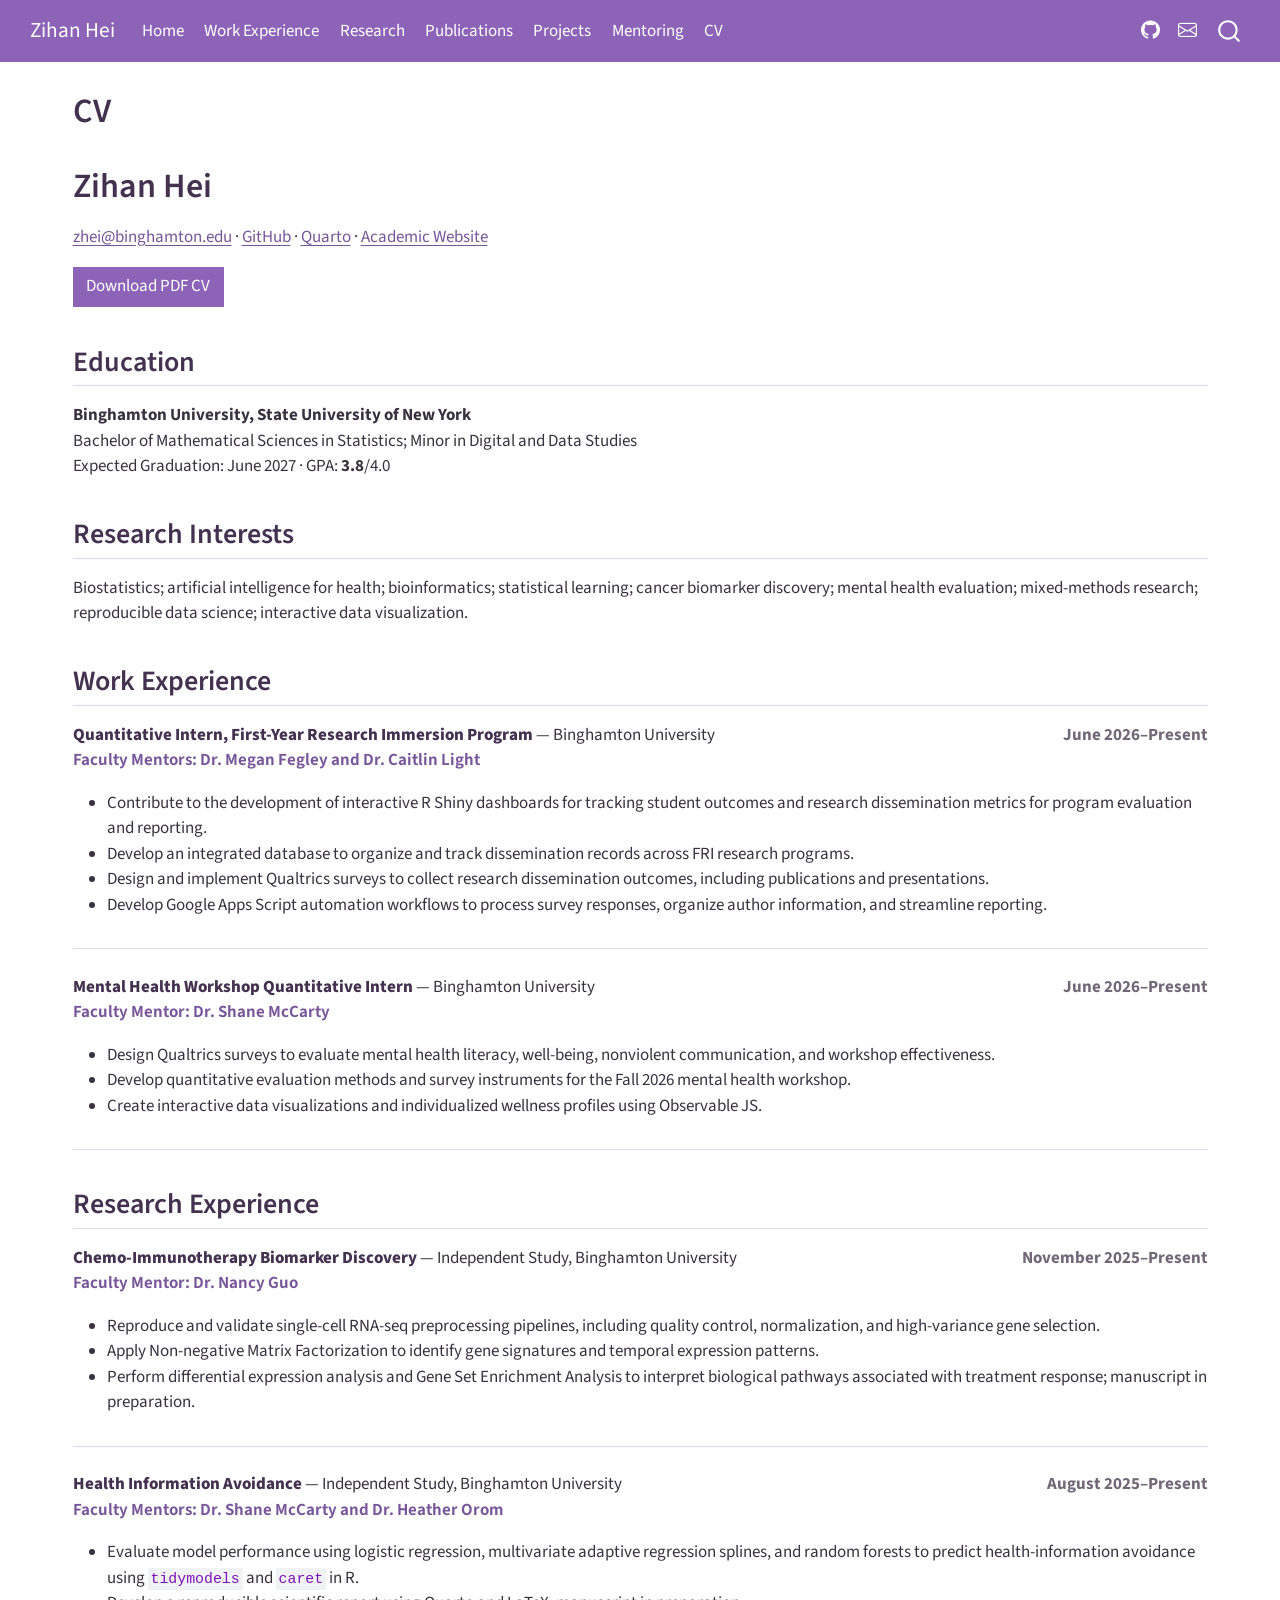
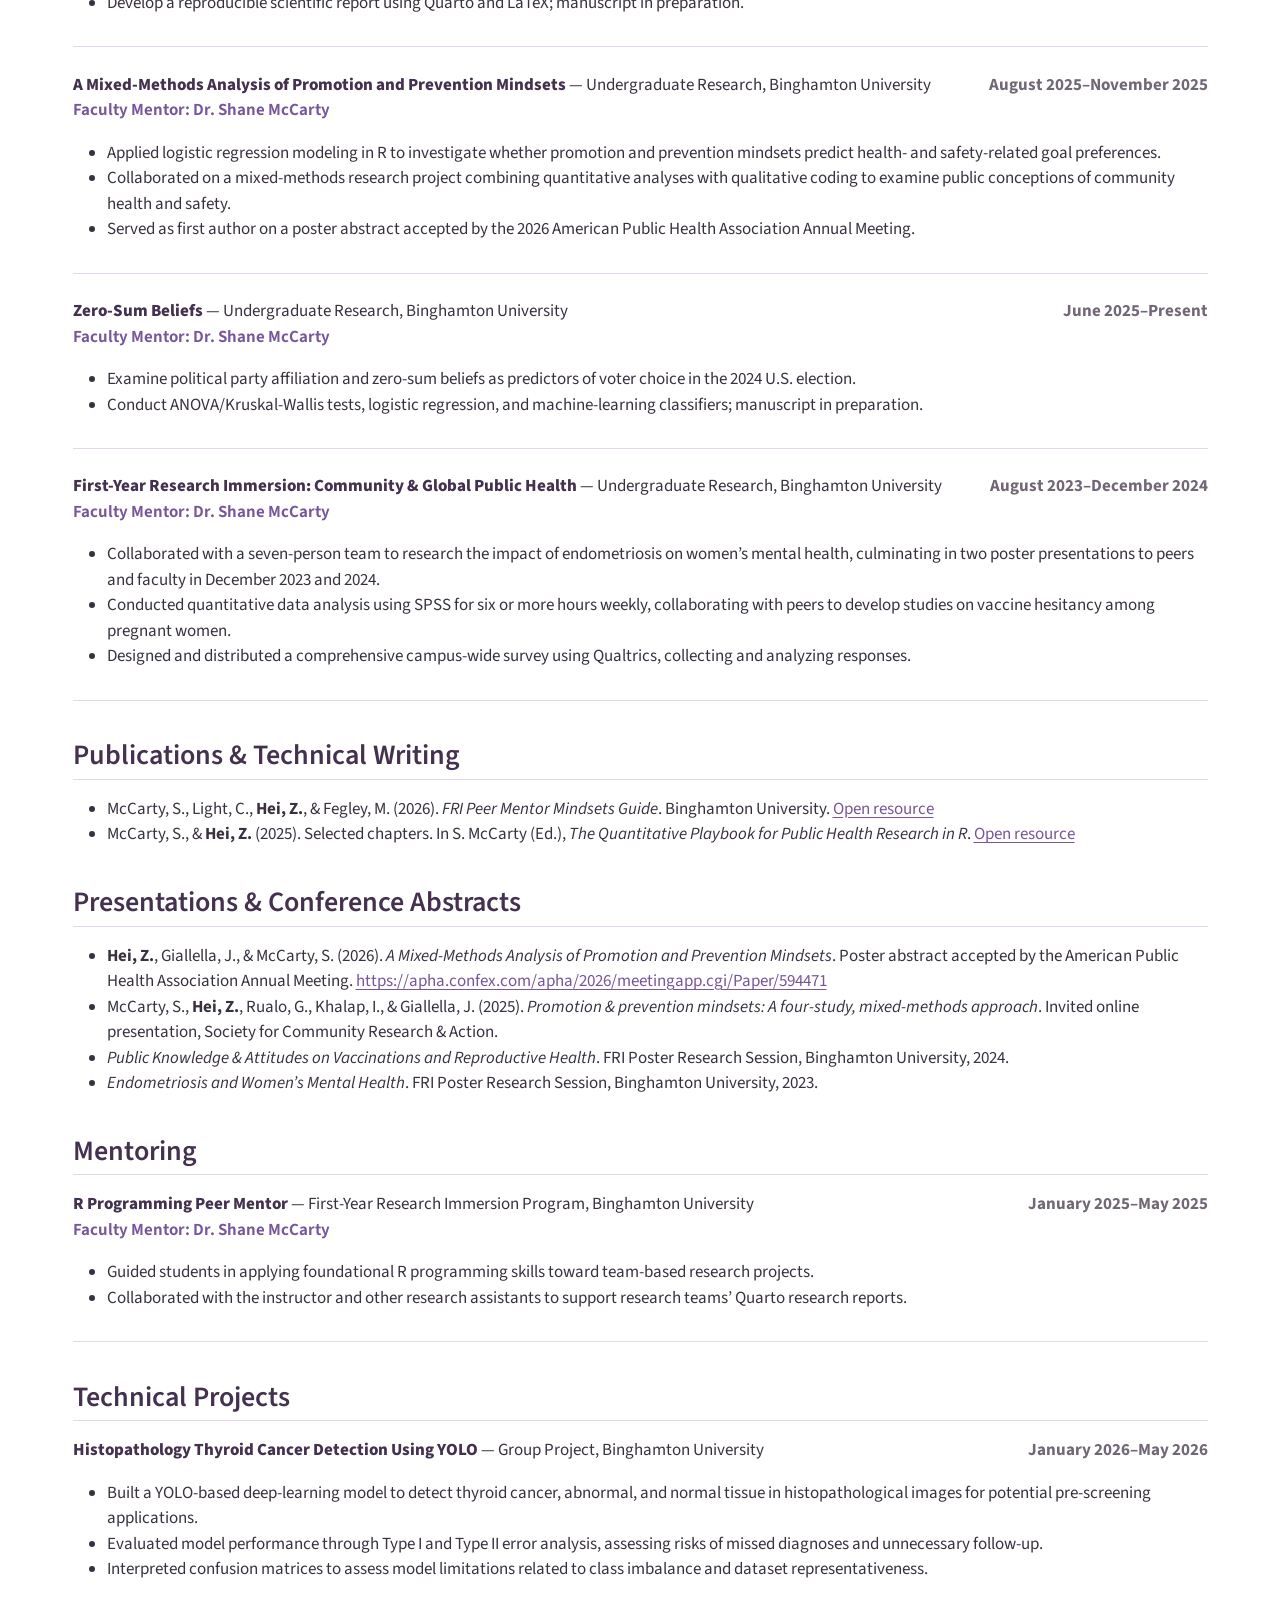
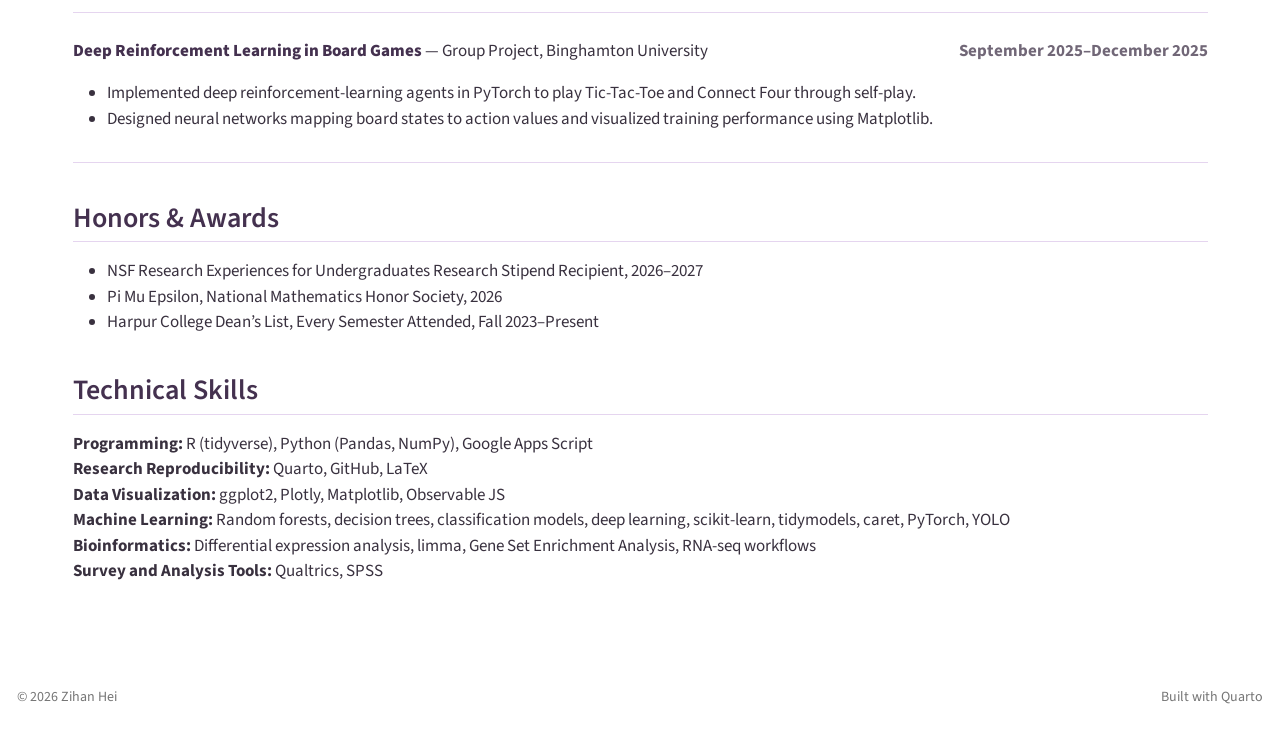
==== commit 3a7895af: "Built site for gh-pages" ====
--- a/cv.html
+++ b/cv.html
@@ -2,7 +2,7 @@
 <html xmlns="http://www.w3.org/1999/xhtml" lang="en" xml:lang="en"><head>
 
 <meta charset="utf-8">
-<meta name="generator" content="quarto-1.9.37">
+<meta name="generator" content="quarto-1.10.18">
 
 <meta name="viewport" content="width=device-width, initial-scale=1.0, user-scalable=yes">
 
@@ -12,10 +12,13 @@
 /* Default styles provided by pandoc.
 ** See https://pandoc.org/MANUAL.html#variables-for-html for config info.
 */
-code{white-space: pre-wrap;}
 span.smallcaps{font-variant: small-caps;}
-div.columns{display: flex; gap: min(4vw, 1.5em);}
-div.column{flex: auto; overflow-x: auto;}
+div.columns{display: flex; gap: 1.5em;}
+div.column{flex: auto;}
+@media screen {
+div.columns{gap: min(4vw, 1.5em);}
+div.column{overflow-x: auto;}
+}
 div.hanging-indent{margin-left: 1.5em; text-indent: -1.5em;}
 ul.task-list{list-style: none;}
 ul.task-list li input[type="checkbox"] {
@@ -40,10 +43,10 @@
 <script src="site_libs/quarto-html/tippy.umd.min.js"></script>
 <script src="site_libs/quarto-html/anchor.min.js"></script>
 <link href="site_libs/quarto-html/tippy.css" rel="stylesheet">
-<link href="site_libs/quarto-html/quarto-syntax-highlighting-7f8f88aac4f3542376d5c11b86a4c14d.css" rel="stylesheet" id="quarto-text-highlighting-styles">
+<link href="site_libs/quarto-html/quarto-syntax-highlighting-64a204ab8560d761af7679ceaba22944.css" rel="stylesheet" id="quarto-text-highlighting-styles">
 <script src="site_libs/bootstrap/bootstrap.min.js"></script>
 <link href="site_libs/bootstrap/bootstrap-icons.css" rel="stylesheet">
-<link href="site_libs/bootstrap/bootstrap-ff38ca5759cea8d2b4e40dc1c167d4da.min.css" rel="stylesheet" append-hash="true" id="quarto-bootstrap" data-mode="light">
+<link href="site_libs/bootstrap/bootstrap-d63a2c9c8df14b07662b36303925c8cc.min.css" rel="stylesheet" append-hash="true" id="quarto-bootstrap" data-mode="light">
 <script id="quarto-search-options" type="application/json">{
   "location": "navbar",
   "copy-button": false,
@@ -170,13 +173,13 @@
 
 <section id="zihan-hei" class="level1">
 <h1>Zihan Hei</h1>
-<p><a href="mailto:zhei@binghamton.edu">zhei@binghamton.edu</a> · <a href="https://github.com/Zihan-Hei">GitHub</a> · <a href="https://zihanhei.quarto.pub">Portfolio</a></p>
+<p><a href="mailto:zhei@binghamton.edu">zhei@binghamton.edu</a> · <a href="https://github.com/Zihan-Hei">GitHub</a> · <a href="https://zihanhei.quarto.pub">Quarto</a> · <a href="https://zihan-hei.github.io/zihan-academic-website/">Academic Website</a></p>
 <p><a href="files/Zihan_Hei_CV.pdf" class="btn btn-primary">Download PDF CV</a></p>
 <section id="education" class="level2">
 <h2 class="anchored" data-anchor-id="education">Education</h2>
 <p><strong>Binghamton University, State University of New York</strong><br>
 Bachelor of Mathematical Sciences in Statistics; Minor in Digital and Data Studies<br>
-Expected Graduation: June 2027 · GPA: 3.8/4.0</p>
+Expected Graduation: June 2027 · GPA: <strong>3.8</strong>/4.0</p>
 </section>
 <section id="research-interests" class="level2">
 <h2 class="anchored" data-anchor-id="research-interests">Research Interests</h2>
@@ -253,14 +256,14 @@
 <section id="publications-technical-writing" class="level2">
 <h2 class="anchored" data-anchor-id="publications-technical-writing">Publications &amp; Technical Writing</h2>
 <ul>
-<li>McCarty, S., Light, C., <strong>Hei, Z.</strong>, &amp; Fegley, M. (2026). <em>FRI Peer Mentor Mindsets Guide</em>. Binghamton University.</li>
-<li>McCarty, S., &amp; <strong>Hei, Z.</strong> (2025). Selected chapters. In S. McCarty (Ed.), <em>The Quantitative Playbook for Public Health Research in R</em>.</li>
+<li>McCarty, S., Light, C., <strong>Hei, Z.</strong>, &amp; Fegley, M. (2026). <em>FRI Peer Mentor Mindsets Guide</em>. Binghamton University. <a href="https://shanemccarty.github.io/FRImindsets/">Open resource</a></li>
+<li>McCarty, S., &amp; <strong>Hei, Z.</strong> (2025). Selected chapters. In S. McCarty (Ed.), <em>The Quantitative Playbook for Public Health Research in R</em>. <a href="https://shanemccarty.github.io/FRIplaybook/">Open resource</a></li>
 </ul>
 </section>
 <section id="presentations-conference-abstracts" class="level2">
 <h2 class="anchored" data-anchor-id="presentations-conference-abstracts">Presentations &amp; Conference Abstracts</h2>
 <ul>
-<li><strong>Hei, Z.</strong>, Giallella, J., &amp; McCarty, S. (2026). <em>A Mixed-Methods Analysis of Promotion and Prevention Mindsets</em>. Poster abstract accepted by the American Public Health Association Annual Meeting.</li>
+<li><strong>Hei, Z.</strong>, Giallella, J., &amp; McCarty, S. (2026). <em>A Mixed-Methods Analysis of Promotion and Prevention Mindsets</em>. Poster abstract accepted by the American Public Health Association Annual Meeting. <a href="https://apha.confex.com/apha/2026/meetingapp.cgi/Paper/594471" class="uri">https://apha.confex.com/apha/2026/meetingapp.cgi/Paper/594471</a></li>
 <li>McCarty, S., <strong>Hei, Z.</strong>, Rualo, G., Khalap, I., &amp; Giallella, J. (2025). <em>Promotion &amp; prevention mindsets: A four-study, mixed-methods approach</em>. Invited online presentation, Society for Community Research &amp; Action.</li>
 <li><em>Public Knowledge &amp; Attitudes on Vaccinations and Reproductive Health</em>. FRI Poster Research Session, Binghamton University, 2024.</li>
 <li><em>Endometriosis and Women’s Mental Health</em>. FRI Poster Research Session, Binghamton University, 2023.</li>
@@ -308,7 +311,7 @@
 <p><strong>Programming:</strong> R (tidyverse), Python (Pandas, NumPy), Google Apps Script<br>
 <strong>Research Reproducibility:</strong> Quarto, GitHub, LaTeX<br>
 <strong>Data Visualization:</strong> ggplot2, Plotly, Matplotlib, Observable JS<br>
-<strong>Machine Learning:</strong> Random forests, decision trees, classification models, deep learning, scikit-learn, <code>tidymodels</code>, <code>caret</code>, PyTorch, YOLO<br>
+<strong>Machine Learning:</strong> Random forests, decision trees, classification models, deep learning, scikit-learn, tidymodels, caret, PyTorch, YOLO<br>
 <strong>Bioinformatics:</strong> Differential expression analysis, limma, Gene Set Enrichment Analysis, RNA-seq workflows<br>
 <strong>Survey and Analysis Tools:</strong> Qualtrics, SPSS</p>
 
--- a/site_libs/quarto-html/quarto-syntax-highlighting-64a204ab8560d761af7679ceaba22944.css
+++ b/site_libs/quarto-html/quarto-syntax-highlighting-64a204ab8560d761af7679ceaba22944.css
@@ -0,0 +1,236 @@
+/* quarto syntax highlight colors */
+:root {
+  --quarto-hl-ot-color: #003B4F;
+  --quarto-hl-at-color: #657422;
+  --quarto-hl-ss-color: #20794D;
+  --quarto-hl-an-color: #5E5E5E;
+  --quarto-hl-fu-color: #4758AB;
+  --quarto-hl-st-color: #20794D;
+  --quarto-hl-cf-color: #003B4F;
+  --quarto-hl-op-color: #5E5E5E;
+  --quarto-hl-er-color: #AD0000;
+  --quarto-hl-bn-color: #AD0000;
+  --quarto-hl-al-color: #AD0000;
+  --quarto-hl-va-color: #111111;
+  --quarto-hl-bu-color: inherit;
+  --quarto-hl-ex-color: inherit;
+  --quarto-hl-pp-color: #AD0000;
+  --quarto-hl-in-color: #5E5E5E;
+  --quarto-hl-vs-color: #20794D;
+  --quarto-hl-wa-color: #5E5E5E;
+  --quarto-hl-do-color: #5E5E5E;
+  --quarto-hl-im-color: #00769E;
+  --quarto-hl-ch-color: #20794D;
+  --quarto-hl-dt-color: #AD0000;
+  --quarto-hl-fl-color: #AD0000;
+  --quarto-hl-co-color: #5E5E5E;
+  --quarto-hl-cv-color: #5E5E5E;
+  --quarto-hl-cn-color: #8f5902;
+  --quarto-hl-sc-color: #5E5E5E;
+  --quarto-hl-dv-color: #AD0000;
+  --quarto-hl-kw-color: #003B4F;
+}
+
+/* other quarto variables */
+:root {
+  --quarto-font-monospace: SFMono-Regular, Menlo, Monaco, Consolas, "Liberation Mono", "Courier New", monospace;
+}
+
+/* syntax highlight based on Pandoc's rules */
+pre > code.sourceCode > span {
+  color: #003B4F;
+}
+
+code.sourceCode > span {
+  color: #003B4F;
+}
+
+div.sourceCode,
+div.sourceCode pre.sourceCode {
+  color: #003B4F;
+}
+
+/* Normal */
+code span {
+  color: #003B4F;
+}
+
+/* Alert */
+code span.al {
+  color: #AD0000;
+  font-style: inherit;
+}
+
+/* Annotation */
+code span.an {
+  color: #5E5E5E;
+  font-style: inherit;
+}
+
+/* Attribute */
+code span.at {
+  color: #657422;
+  font-style: inherit;
+}
+
+/* BaseN */
+code span.bn {
+  color: #AD0000;
+  font-style: inherit;
+}
+
+/* BuiltIn */
+code span.bu {
+  font-style: inherit;
+}
+
+/* ControlFlow */
+code span.cf {
+  color: #003B4F;
+  font-weight: bold;
+  font-style: inherit;
+}
+
+/* Char */
+code span.ch {
+  color: #20794D;
+  font-style: inherit;
+}
+
+/* Constant */
+code span.cn {
+  color: #8f5902;
+  font-style: inherit;
+}
+
+/* Comment */
+code span.co {
+  color: #5E5E5E;
+  font-style: inherit;
+}
+
+/* CommentVar */
+code span.cv {
+  color: #5E5E5E;
+  font-style: italic;
+}
+
+/* Documentation */
+code span.do {
+  color: #5E5E5E;
+  font-style: italic;
+}
+
+/* DataType */
+code span.dt {
+  color: #AD0000;
+  font-style: inherit;
+}
+
+/* DecVal */
+code span.dv {
+  color: #AD0000;
+  font-style: inherit;
+}
+
+/* Error */
+code span.er {
+  color: #AD0000;
+  font-style: inherit;
+}
+
+/* Extension */
+code span.ex {
+  font-style: inherit;
+}
+
+/* Float */
+code span.fl {
+  color: #AD0000;
+  font-style: inherit;
+}
+
+/* Function */
+code span.fu {
+  color: #4758AB;
+  font-style: inherit;
+}
+
+/* Import */
+code span.im {
+  color: #00769E;
+  font-style: inherit;
+}
+
+/* Information */
+code span.in {
+  color: #5E5E5E;
+  font-style: inherit;
+}
+
+/* Keyword */
+code span.kw {
+  color: #003B4F;
+  font-weight: bold;
+  font-style: inherit;
+}
+
+/* Operator */
+code span.op {
+  color: #5E5E5E;
+  font-style: inherit;
+}
+
+/* Other */
+code span.ot {
+  color: #003B4F;
+  font-style: inherit;
+}
+
+/* Preprocessor */
+code span.pp {
+  color: #AD0000;
+  font-style: inherit;
+}
+
+/* SpecialChar */
+code span.sc {
+  color: #5E5E5E;
+  font-style: inherit;
+}
+
+/* SpecialString */
+code span.ss {
+  color: #20794D;
+  font-style: inherit;
+}
+
+/* String */
+code span.st {
+  color: #20794D;
+  font-style: inherit;
+}
+
+/* Variable */
+code span.va {
+  color: #111111;
+  font-style: inherit;
+}
+
+/* VerbatimString */
+code span.vs {
+  color: #20794D;
+  font-style: inherit;
+}
+
+/* Warning */
+code span.wa {
+  color: #5E5E5E;
+  font-style: italic;
+}
+
+.prevent-inlining {
+  content: "</";
+}
+
+/*# sourceMappingURL=9d8d5bb603a83b8298b89080a598c93b.css.map */
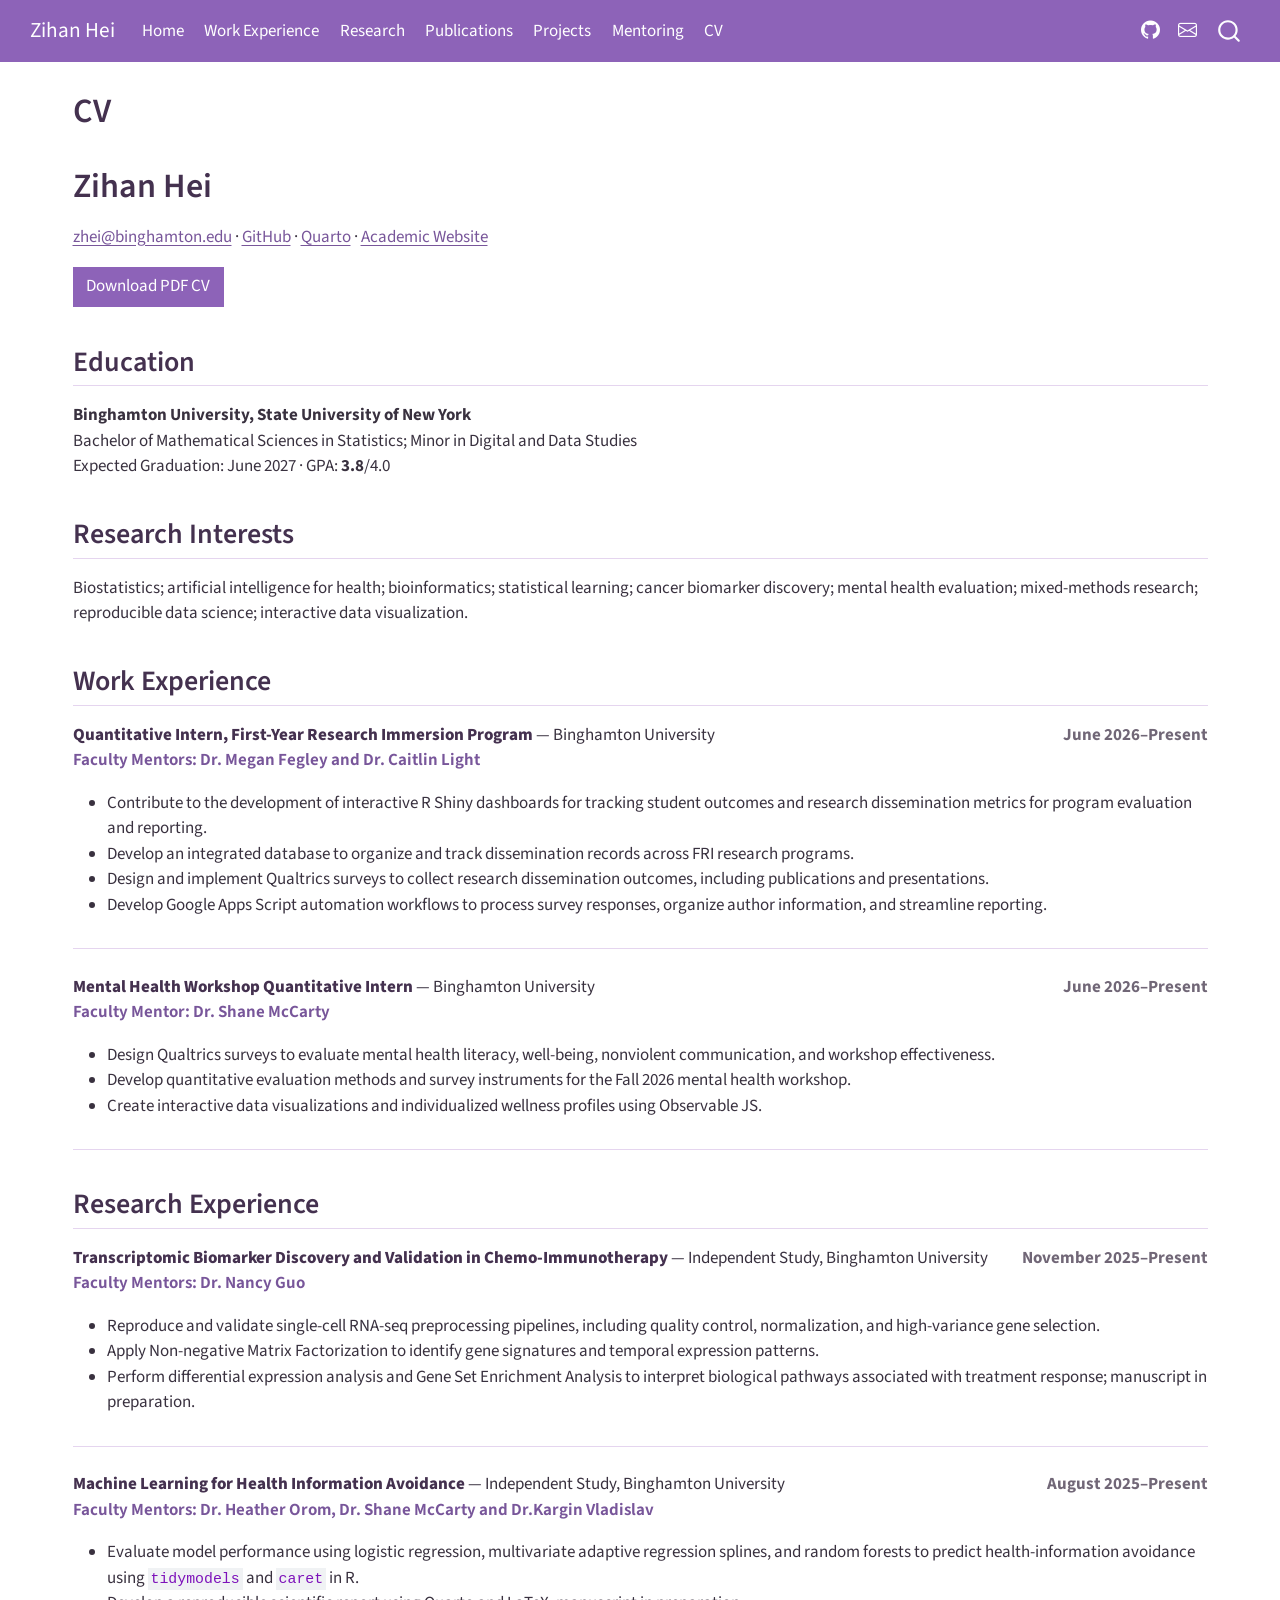
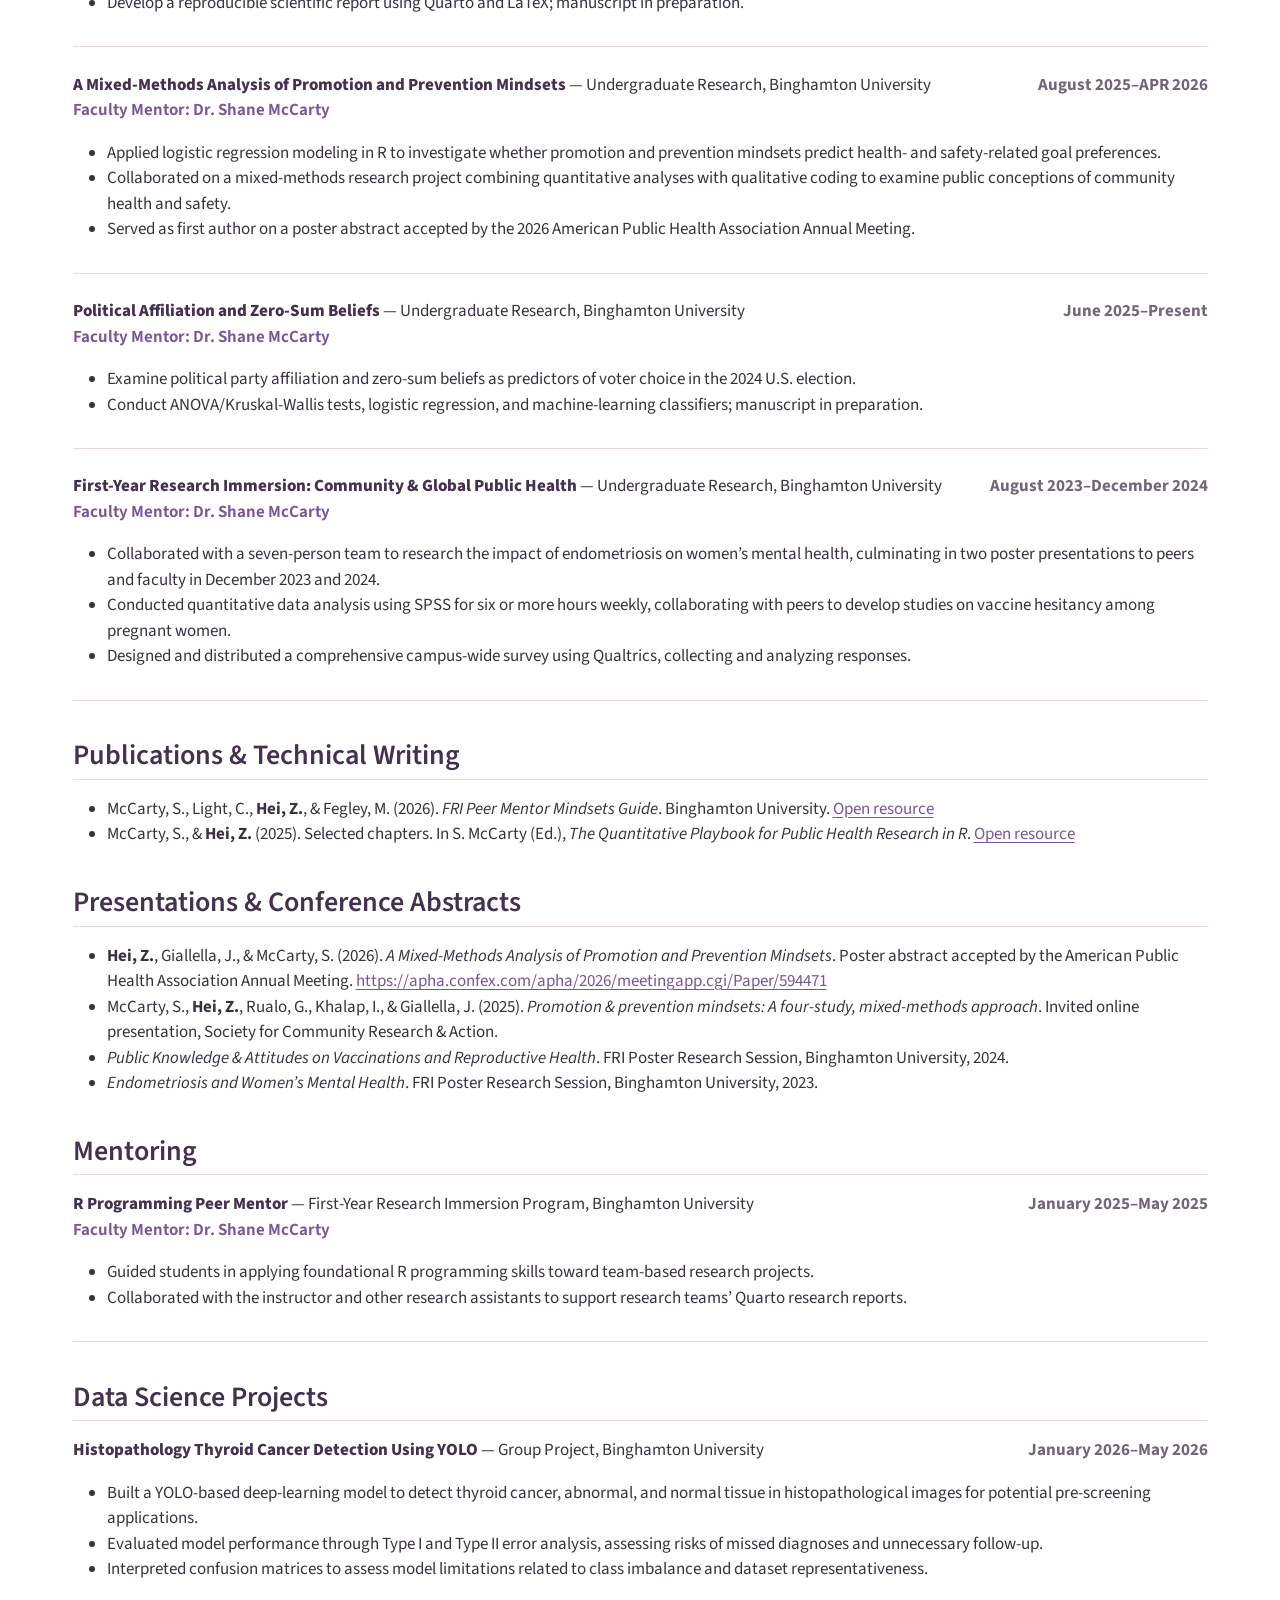
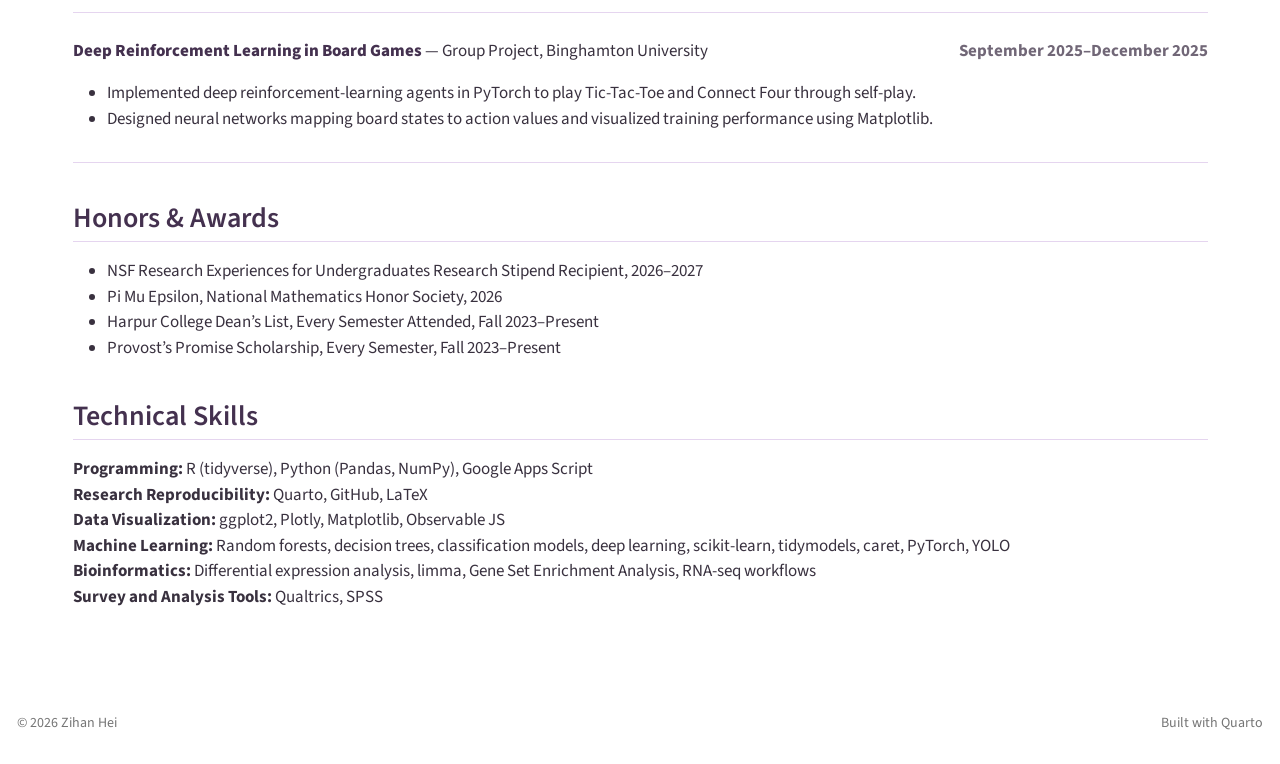
==== commit 73d213fe: "Built site for gh-pages" ====
--- a/cv.html
+++ b/cv.html
@@ -210,8 +210,8 @@
 <section id="research-experience" class="level2">
 <h2 class="anchored" data-anchor-id="research-experience">Research Experience</h2>
 <div class="cv-entry">
-<p><span class="cv-date">November 2025–Present</span> <span class="cv-entry-title">Chemo-Immunotherapy Biomarker Discovery</span> — Independent Study, Binghamton University<br>
-<span class="cv-mentor">Faculty Mentor: Dr.&nbsp;Nancy Guo</span></p>
+<p><span class="cv-date">November 2025–Present</span> <span class="cv-entry-title">Transcriptomic Biomarker Discovery and Validation in Chemo-Immunotherapy</span> — Independent Study, Binghamton University<br>
+<span class="cv-mentor">Faculty Mentors: Dr.&nbsp;Nancy Guo</span></p>
 <ul>
 <li>Reproduce and validate single-cell RNA-seq preprocessing pipelines, including quality control, normalization, and high-variance gene selection.</li>
 <li>Apply Non-negative Matrix Factorization to identify gene signatures and temporal expression patterns.</li>
@@ -219,15 +219,15 @@
 </ul>
 </div>
 <div class="cv-entry">
-<p><span class="cv-date">August 2025–Present</span> <span class="cv-entry-title">Health Information Avoidance</span> — Independent Study, Binghamton University<br>
-<span class="cv-mentor">Faculty Mentors: Dr.&nbsp;Shane McCarty and Dr.&nbsp;Heather Orom</span></p>
+<p><span class="cv-date">August 2025–Present</span> <span class="cv-entry-title">Machine Learning for Health Information Avoidance</span> — Independent Study, Binghamton University<br>
+<span class="cv-mentor">Faculty Mentors: Dr.&nbsp;Heather Orom, Dr.&nbsp;Shane McCarty and Dr.Kargin Vladislav</span></p>
 <ul>
 <li>Evaluate model performance using logistic regression, multivariate adaptive regression splines, and random forests to predict health-information avoidance using <code>tidymodels</code> and <code>caret</code> in R.</li>
 <li>Develop a reproducible scientific report using Quarto and LaTeX; manuscript in preparation.</li>
 </ul>
 </div>
 <div class="cv-entry">
-<p><span class="cv-date">August 2025–November 2025</span> <span class="cv-entry-title">A Mixed-Methods Analysis of Promotion and Prevention Mindsets</span> — Undergraduate Research, Binghamton University<br>
+<p><span class="cv-date">August 2025–APR 2026</span> <span class="cv-entry-title">A Mixed-Methods Analysis of Promotion and Prevention Mindsets</span> — Undergraduate Research, Binghamton University<br>
 <span class="cv-mentor">Faculty Mentor: Dr.&nbsp;Shane McCarty</span></p>
 <ul>
 <li>Applied logistic regression modeling in R to investigate whether promotion and prevention mindsets predict health- and safety-related goal preferences.</li>
@@ -236,7 +236,7 @@
 </ul>
 </div>
 <div class="cv-entry">
-<p><span class="cv-date">June 2025–Present</span> <span class="cv-entry-title">Zero-Sum Beliefs</span> — Undergraduate Research, Binghamton University<br>
+<p><span class="cv-date">June 2025–Present</span> <span class="cv-entry-title">Political Affiliation and Zero-Sum Beliefs</span> — Undergraduate Research, Binghamton University<br>
 <span class="cv-mentor">Faculty Mentor: Dr.&nbsp;Shane McCarty</span></p>
 <ul>
 <li>Examine political party affiliation and zero-sum beliefs as predictors of voter choice in the 2024 U.S. election.</li>
@@ -280,8 +280,8 @@
 </ul>
 </div>
 </section>
-<section id="technical-projects" class="level2">
-<h2 class="anchored" data-anchor-id="technical-projects">Technical Projects</h2>
+<section id="data-science-projects" class="level2">
+<h2 class="anchored" data-anchor-id="data-science-projects">Data Science Projects</h2>
 <div class="cv-entry">
 <p><span class="cv-date">January 2026–May 2026</span> <span class="cv-entry-title">Histopathology Thyroid Cancer Detection Using YOLO</span> — Group Project, Binghamton University</p>
 <ul>
@@ -304,6 +304,7 @@
 <li>NSF Research Experiences for Undergraduates Research Stipend Recipient, 2026–2027</li>
 <li>Pi Mu Epsilon, National Mathematics Honor Society, 2026</li>
 <li>Harpur College Dean’s List, Every Semester Attended, Fall 2023–Present</li>
+<li>Provost’s Promise Scholarship, Every Semester, Fall 2023–Present</li>
 </ul>
 </section>
 <section id="technical-skills" class="level2">
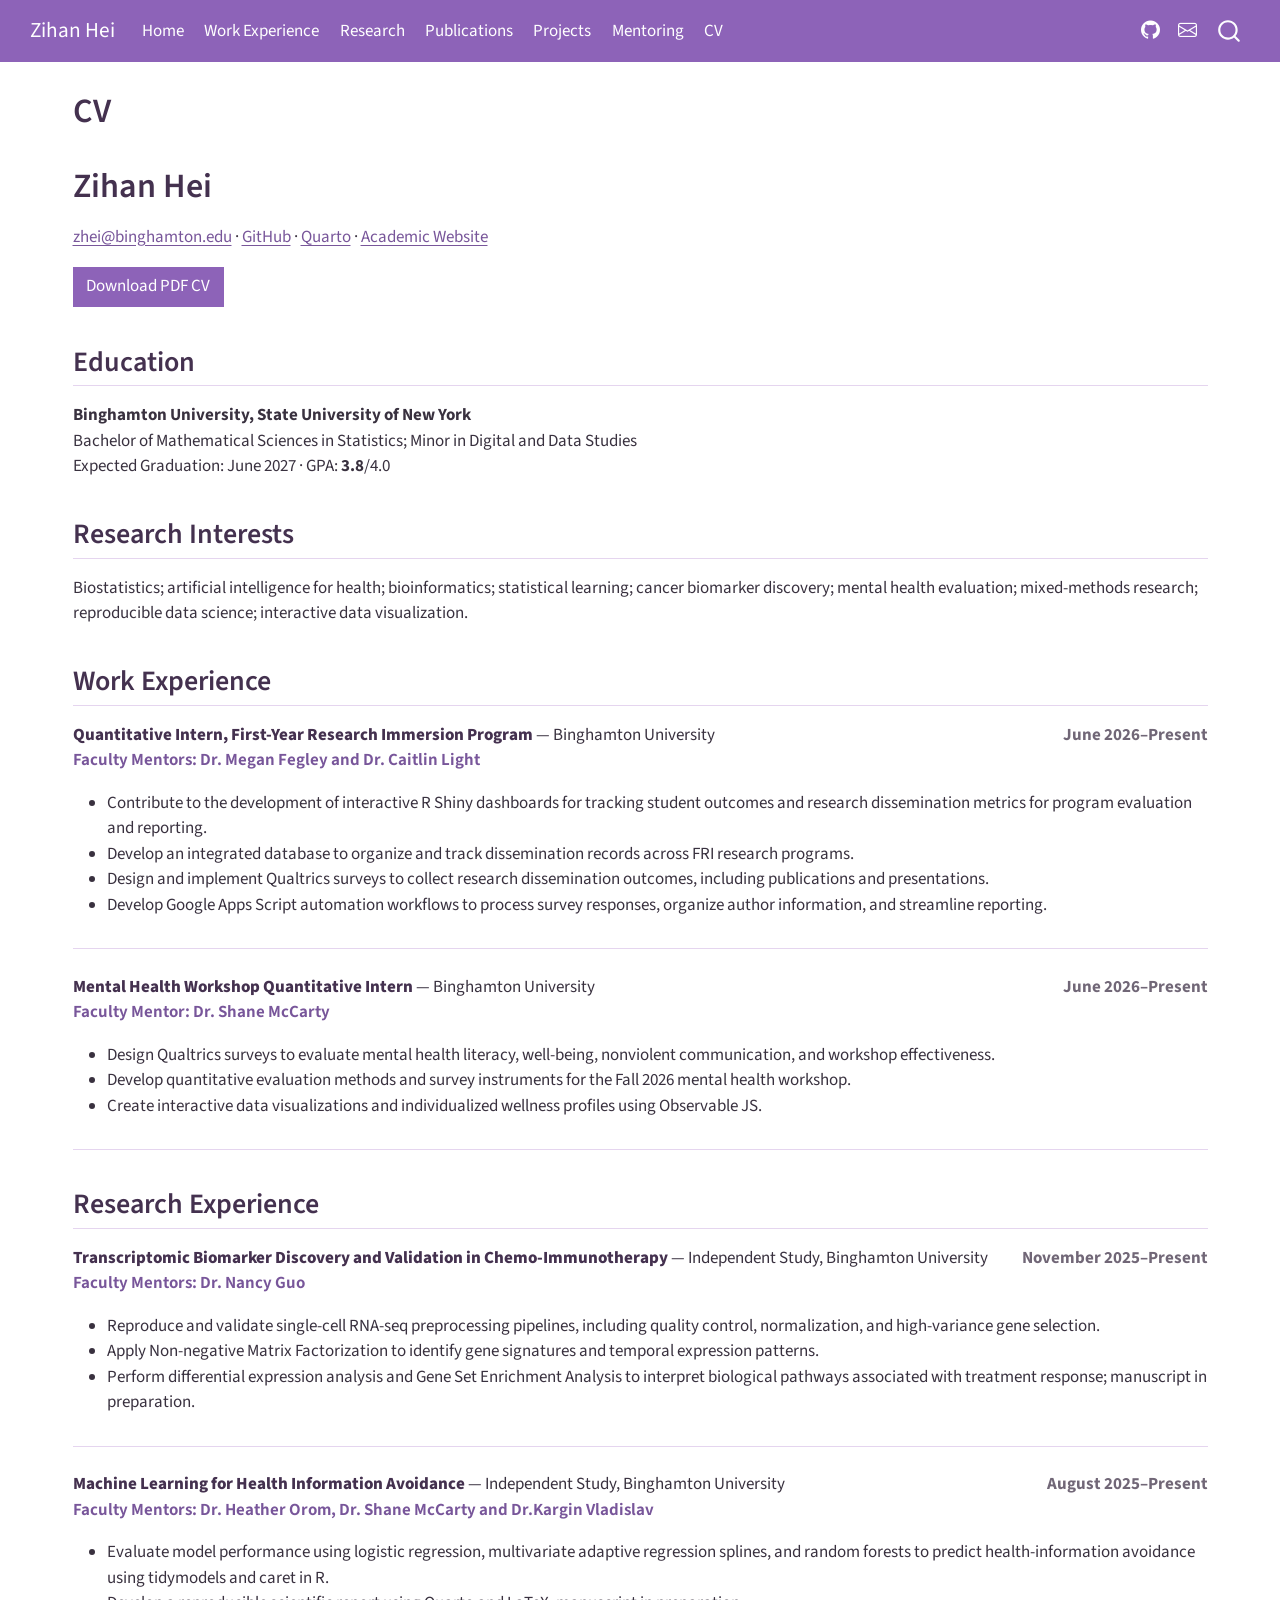
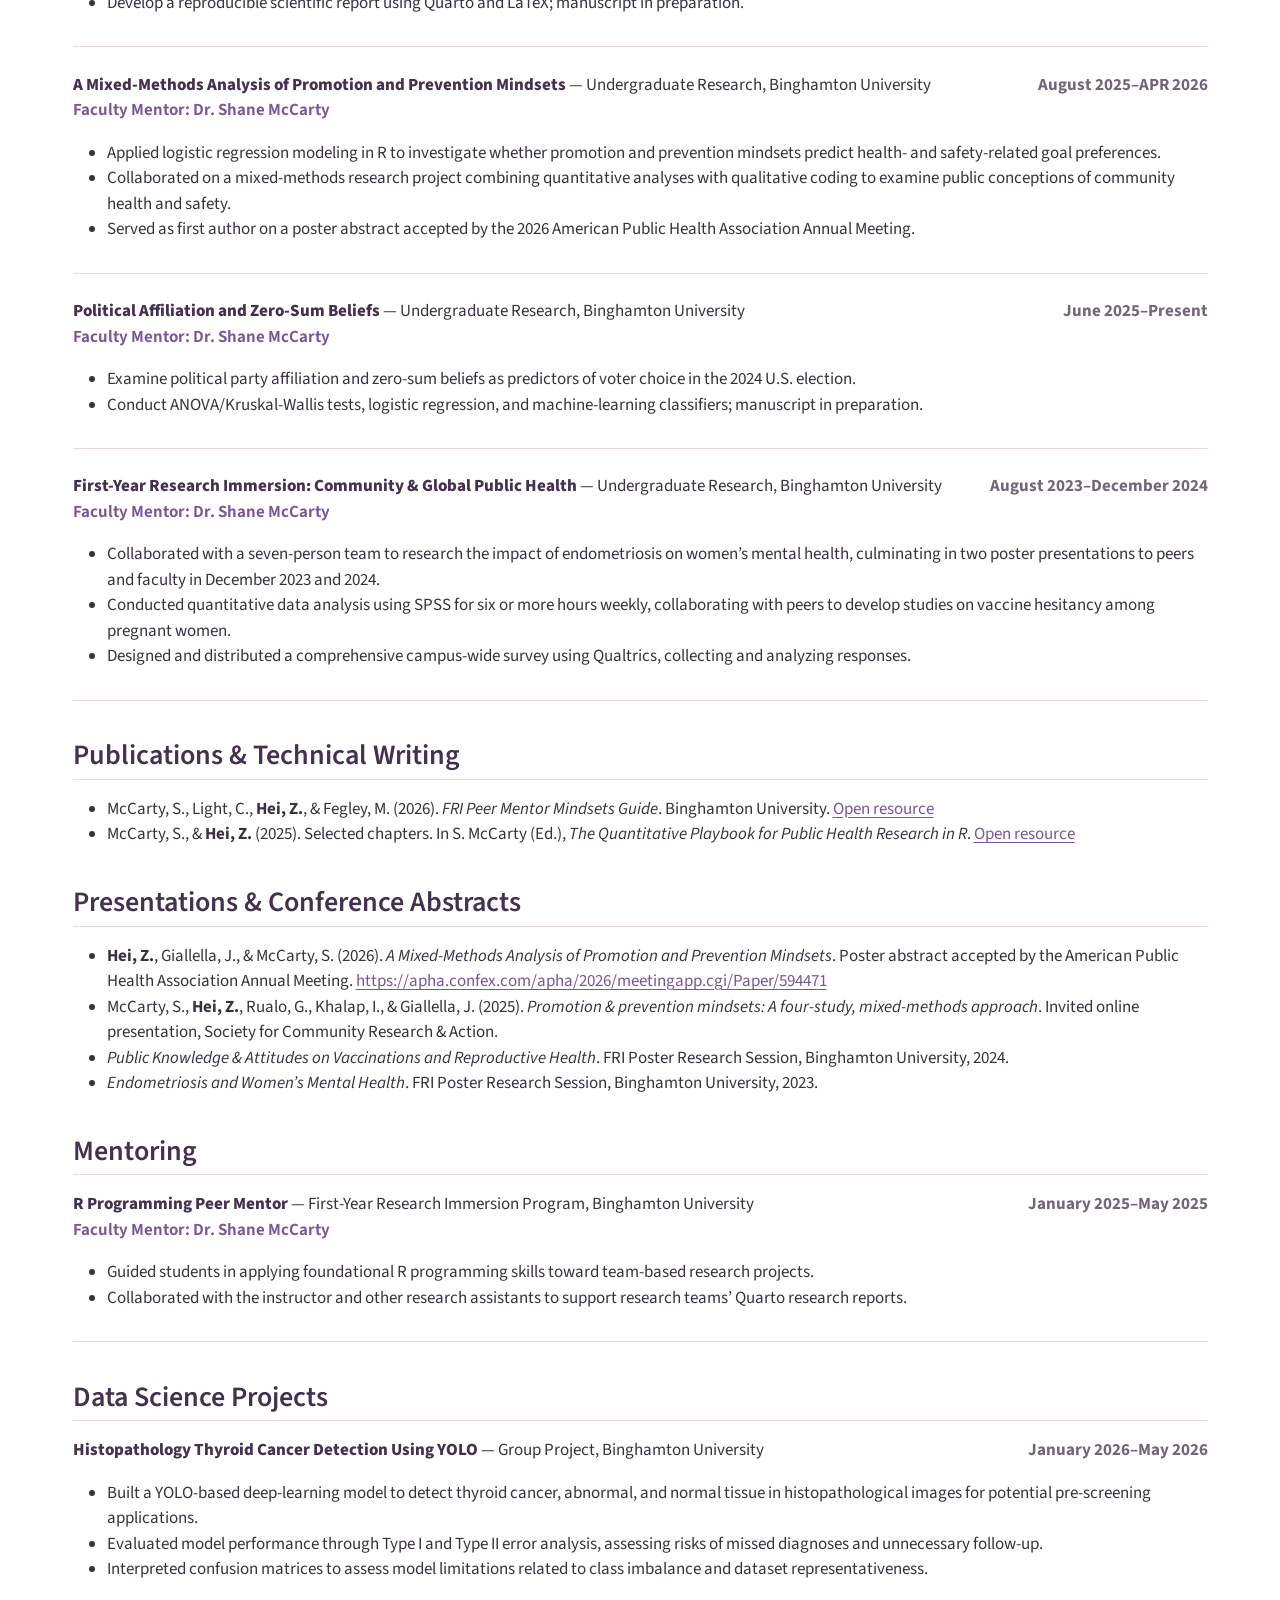
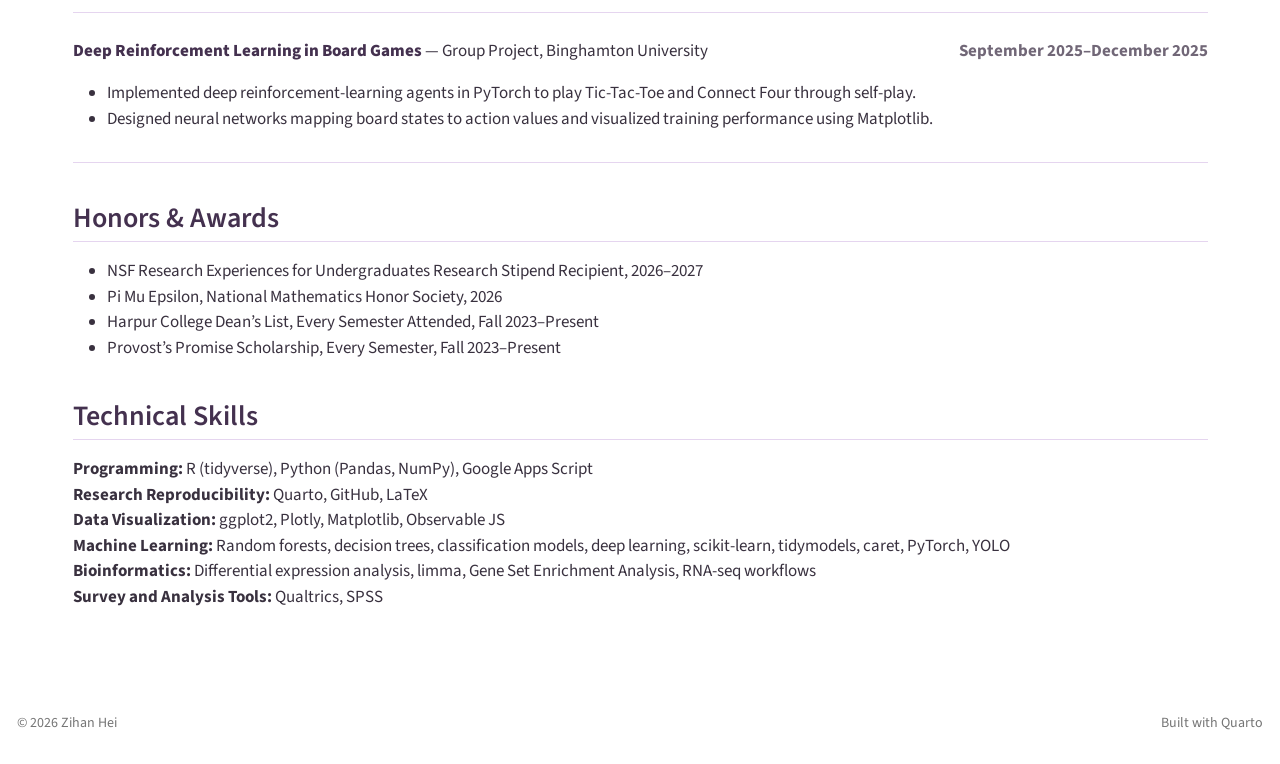
==== commit 1982e989: "Built site for gh-pages" ====
--- a/cv.html
+++ b/cv.html
@@ -222,7 +222,7 @@
 <p><span class="cv-date">August 2025–Present</span> <span class="cv-entry-title">Machine Learning for Health Information Avoidance</span> — Independent Study, Binghamton University<br>
 <span class="cv-mentor">Faculty Mentors: Dr.&nbsp;Heather Orom, Dr.&nbsp;Shane McCarty and Dr.Kargin Vladislav</span></p>
 <ul>
-<li>Evaluate model performance using logistic regression, multivariate adaptive regression splines, and random forests to predict health-information avoidance using <code>tidymodels</code> and <code>caret</code> in R.</li>
+<li>Evaluate model performance using logistic regression, multivariate adaptive regression splines, and random forests to predict health-information avoidance using tidymodels and caret in R.</li>
 <li>Develop a reproducible scientific report using Quarto and LaTeX; manuscript in preparation.</li>
 </ul>
 </div>
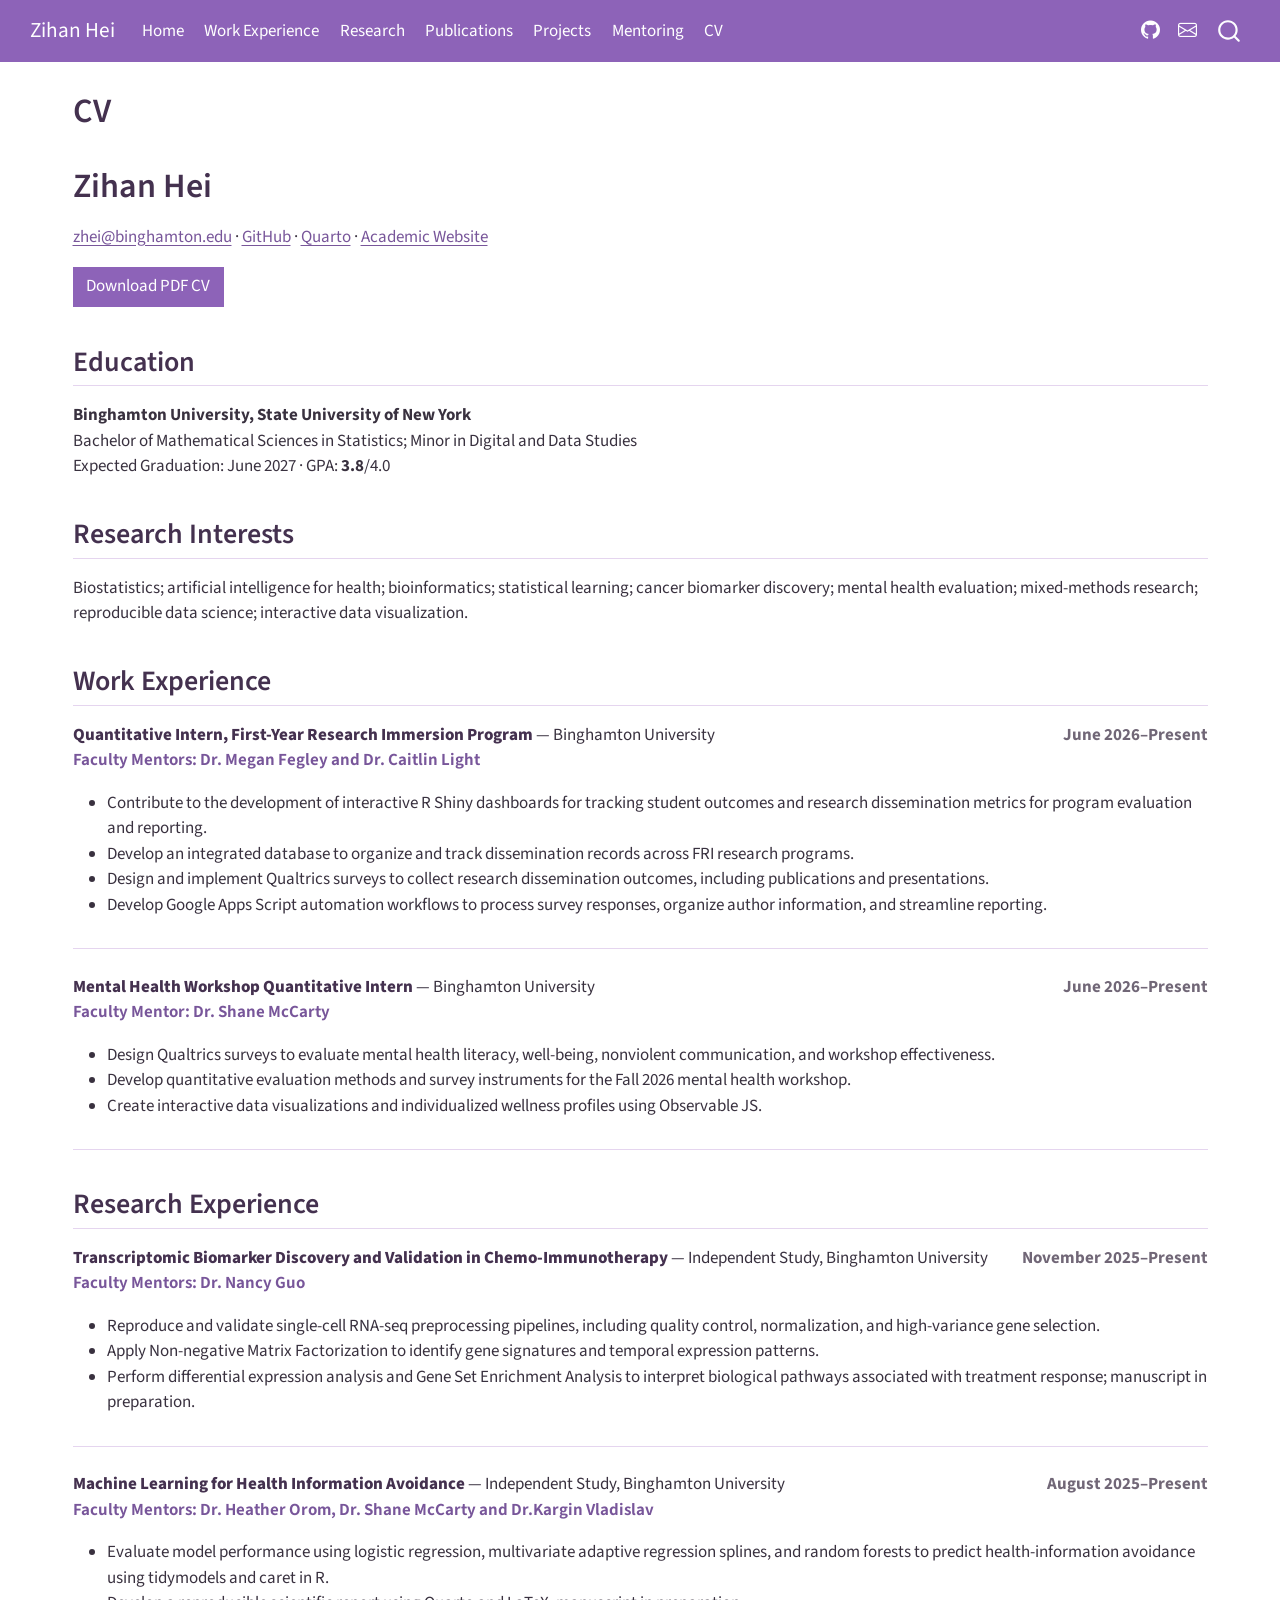
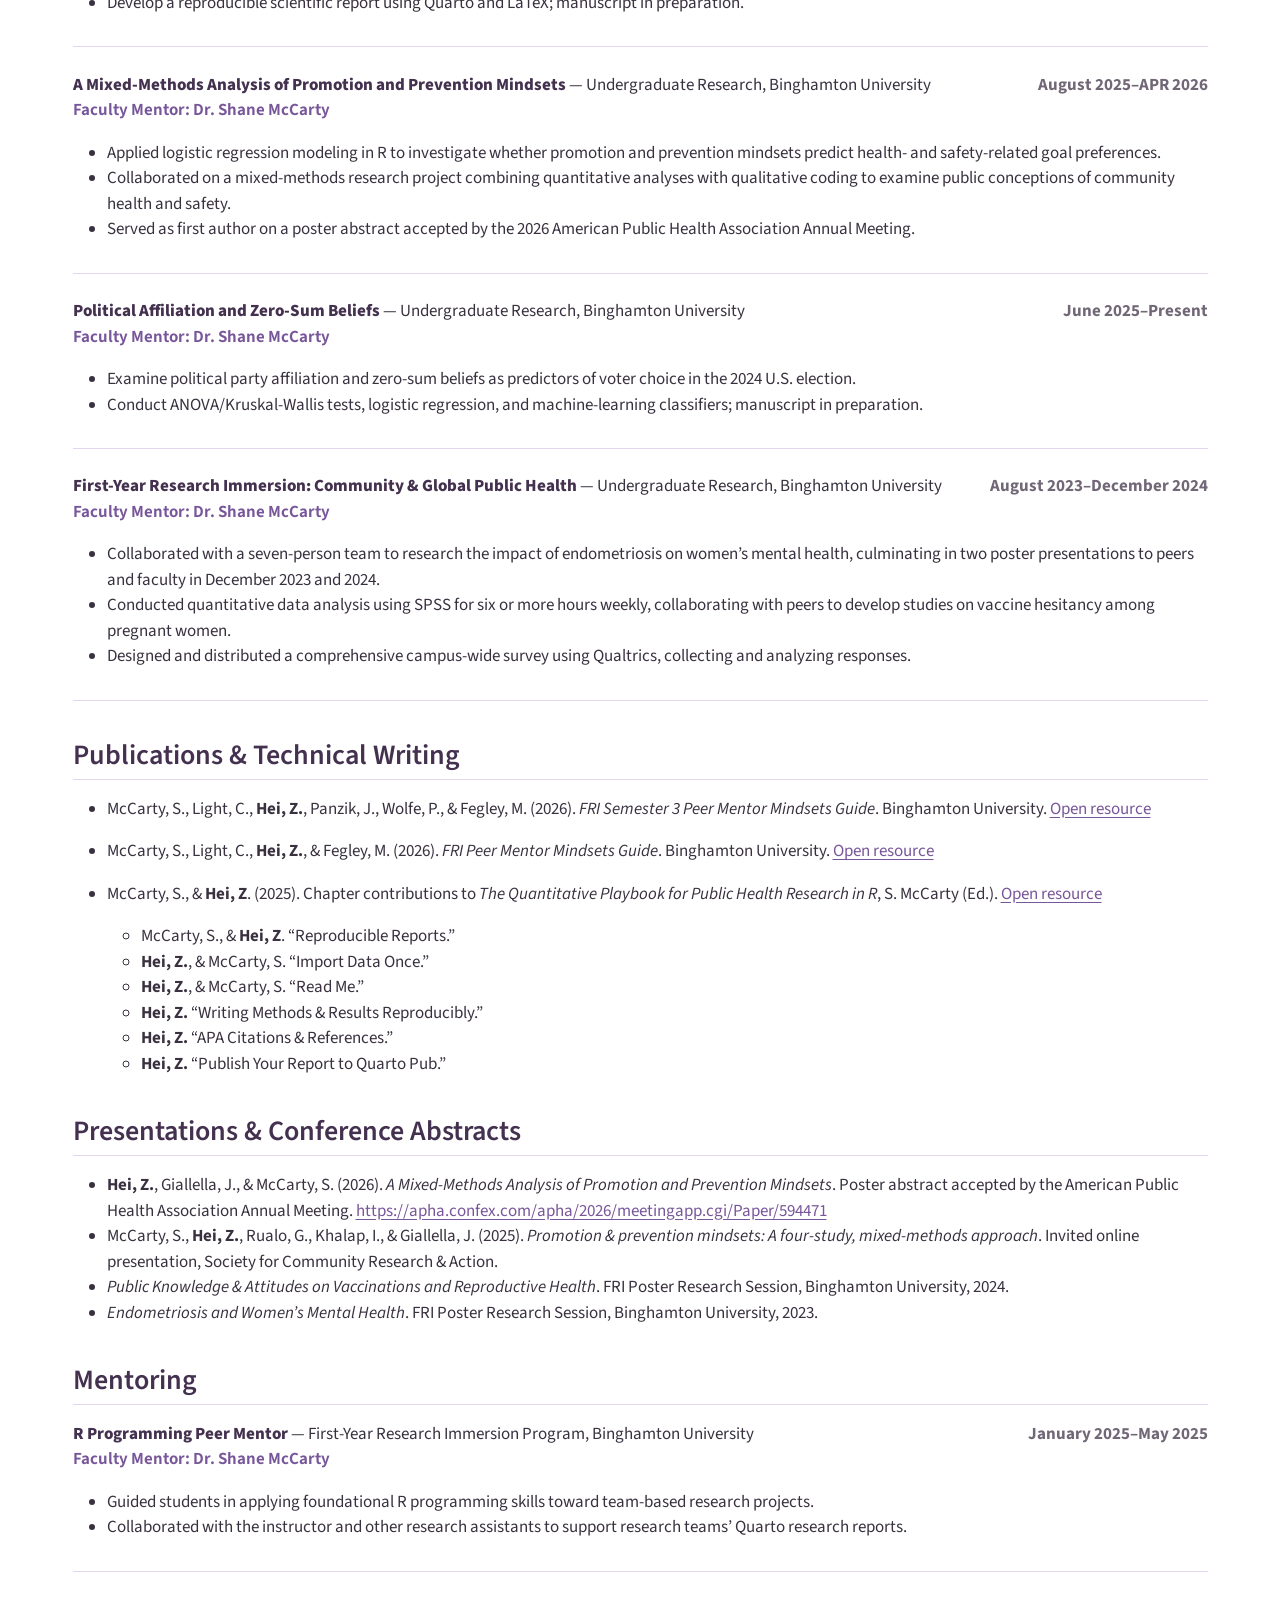
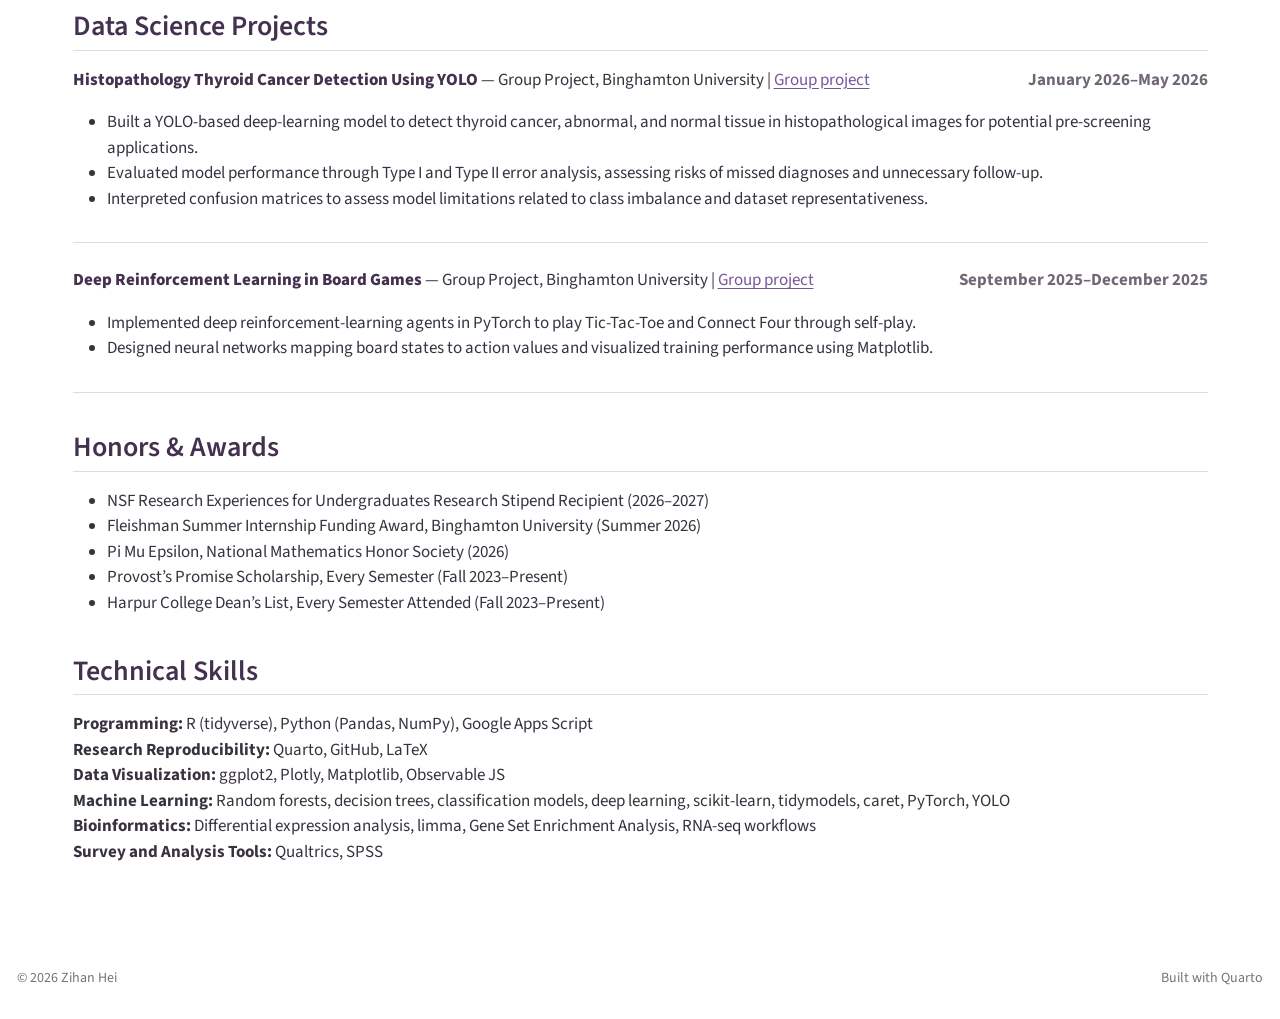
==== commit d226d0c2: "Built site for gh-pages" ====
--- a/cv.html
+++ b/cv.html
@@ -46,7 +46,7 @@
 <link href="site_libs/quarto-html/quarto-syntax-highlighting-64a204ab8560d761af7679ceaba22944.css" rel="stylesheet" id="quarto-text-highlighting-styles">
 <script src="site_libs/bootstrap/bootstrap.min.js"></script>
 <link href="site_libs/bootstrap/bootstrap-icons.css" rel="stylesheet">
-<link href="site_libs/bootstrap/bootstrap-d63a2c9c8df14b07662b36303925c8cc.min.css" rel="stylesheet" append-hash="true" id="quarto-bootstrap" data-mode="light">
+<link href="site_libs/bootstrap/bootstrap-5ff355f32169432f12e3b54c979a24ba.min.css" rel="stylesheet" append-hash="true" id="quarto-bootstrap" data-mode="light">
 <script id="quarto-search-options" type="application/json">{
   "location": "navbar",
   "copy-button": false,
@@ -256,8 +256,17 @@
 <section id="publications-technical-writing" class="level2">
 <h2 class="anchored" data-anchor-id="publications-technical-writing">Publications &amp; Technical Writing</h2>
 <ul>
-<li>McCarty, S., Light, C., <strong>Hei, Z.</strong>, &amp; Fegley, M. (2026). <em>FRI Peer Mentor Mindsets Guide</em>. Binghamton University. <a href="https://shanemccarty.github.io/FRImindsets/">Open resource</a></li>
-<li>McCarty, S., &amp; <strong>Hei, Z.</strong> (2025). Selected chapters. In S. McCarty (Ed.), <em>The Quantitative Playbook for Public Health Research in R</em>. <a href="https://shanemccarty.github.io/FRIplaybook/">Open resource</a></li>
+<li><p>McCarty, S., Light, C., <strong>Hei, Z.</strong>, Panzik, J., Wolfe, P., &amp; Fegley, M. (2026). <em>FRI Semester 3 Peer Mentor Mindsets Guide</em>. Binghamton University. <a href="https://shanemccarty.github.io/FRImindsets3/">Open resource</a></p></li>
+<li><p>McCarty, S., Light, C., <strong>Hei, Z.</strong>, &amp; Fegley, M. (2026). <em>FRI Peer Mentor Mindsets Guide</em>. Binghamton University. <a href="https://shanemccarty.github.io/FRImindsets/">Open resource</a></p></li>
+<li><p>McCarty, S., &amp; <strong>Hei, Z</strong>. (2025). Chapter contributions to <em>The Quantitative Playbook for Public Health Research in R</em>, S. McCarty (Ed.). <a href="https://shanemccarty.github.io/FRIplaybook/">Open resource</a></p>
+<ul>
+<li>McCarty, S., &amp; <strong>Hei, Z</strong>. “Reproducible Reports.”</li>
+<li><strong>Hei, Z.</strong>, &amp; McCarty, S. “Import Data Once.”</li>
+<li><strong>Hei, Z.</strong>, &amp; McCarty, S. “Read Me.”</li>
+<li><strong>Hei, Z.</strong> “Writing Methods &amp; Results Reproducibly.”</li>
+<li><strong>Hei, Z.</strong> “APA Citations &amp; References.”</li>
+<li><strong>Hei, Z.</strong> “Publish Your Report to Quarto Pub.”</li>
+</ul></li>
 </ul>
 </section>
 <section id="presentations-conference-abstracts" class="level2">
@@ -283,7 +292,7 @@
 <section id="data-science-projects" class="level2">
 <h2 class="anchored" data-anchor-id="data-science-projects">Data Science Projects</h2>
 <div class="cv-entry">
-<p><span class="cv-date">January 2026–May 2026</span> <span class="cv-entry-title">Histopathology Thyroid Cancer Detection Using YOLO</span> — Group Project, Binghamton University</p>
+<p><span class="cv-date">January 2026–May 2026</span> <span class="cv-entry-title">Histopathology Thyroid Cancer Detection Using YOLO</span> — Group Project, Binghamton University | <a href="https://github.com/Zihan-Hei/Histopathology-Thyroid-Cancer-Detection-A-Triple-Class-YOLO26-Approach">Group project</a></p>
 <ul>
 <li>Built a YOLO-based deep-learning model to detect thyroid cancer, abnormal, and normal tissue in histopathological images for potential pre-screening applications.</li>
 <li>Evaluated model performance through Type I and Type II error analysis, assessing risks of missed diagnoses and unnecessary follow-up.</li>
@@ -291,7 +300,7 @@
 </ul>
 </div>
 <div class="cv-entry">
-<p><span class="cv-date">September 2025–December 2025</span> <span class="cv-entry-title">Deep Reinforcement Learning in Board Games</span> — Group Project, Binghamton University</p>
+<p><span class="cv-date">September 2025–December 2025</span> <span class="cv-entry-title">Deep Reinforcement Learning in Board Games</span> — Group Project, Binghamton University | <a href="https://github.com/Zihan-Hei/Learning-to-Win-Deep-Reinforcement-Learning-DRL-in-Board-Games">Group project</a></p>
 <ul>
 <li>Implemented deep reinforcement-learning agents in PyTorch to play Tic-Tac-Toe and Connect Four through self-play.</li>
 <li>Designed neural networks mapping board states to action values and visualized training performance using Matplotlib.</li>
@@ -301,10 +310,11 @@
 <section id="honors-awards" class="level2">
 <h2 class="anchored" data-anchor-id="honors-awards">Honors &amp; Awards</h2>
 <ul>
-<li>NSF Research Experiences for Undergraduates Research Stipend Recipient, 2026–2027</li>
-<li>Pi Mu Epsilon, National Mathematics Honor Society, 2026</li>
-<li>Harpur College Dean’s List, Every Semester Attended, Fall 2023–Present</li>
-<li>Provost’s Promise Scholarship, Every Semester, Fall 2023–Present</li>
+<li>NSF Research Experiences for Undergraduates Research Stipend Recipient (2026–2027)</li>
+<li>Fleishman Summer Internship Funding Award, Binghamton University (Summer 2026)</li>
+<li>Pi Mu Epsilon, National Mathematics Honor Society (2026)</li>
+<li>Provost’s Promise Scholarship, Every Semester (Fall 2023–Present)</li>
+<li>Harpur College Dean’s List, Every Semester Attended (Fall 2023–Present)</li>
 </ul>
 </section>
 <section id="technical-skills" class="level2">
--- a/styles.css
+++ b/styles.css
@@ -9,231 +9,212 @@
   --line: #e5d5ef;
 }
 
-.navbar { background: var(--purple-600) !important; }
-.navbar-brand, .navbar-nav .nav-link { color: white !important; }
-body { color: var(--ink); }
-a { color: var(--purple-700); }
-h1, h2, h3 { color: var(--purple-900); }
-h2 { border-bottom: 1px solid var(--line); padding-bottom: .35rem; margin-top: 2.2rem; }
-
-.hero { display: grid; grid-template-columns: minmax(0, 1.5fr) minmax(300px, .8fr); gap: 2.5rem; align-items: center; margin: 1.8rem 0 2.4rem; }
-.hero-text h1 { font-size: clamp(2.5rem, 5vw, 4.8rem); margin-bottom: .3rem; }
-.hero-text h2 { border: 0; margin-top: 0; font-weight: 500; color: var(--muted); }
-.hero-card, .info-card, .project-card, .stat-card, .photo-card { background: var(--purple-100); border: 1px solid var(--purple-300); border-radius: 20px; box-shadow: 0 12px 28px rgba(91, 62, 108, .08); }
-.hero-card { padding: 1.7rem; }
-.btn-primary { background-color: var(--purple-600); border-color: var(--purple-600); }
-.btn-outline-primary { color: var(--purple-700); border-color: var(--purple-600); }
-.btn-outline-primary:hover { background: var(--purple-600); border-color: var(--purple-600); }
-
-.stats-grid { display: grid; grid-template-columns: repeat(4, minmax(140px, 1fr)); gap: 1rem; }
-.stat-card { padding: 1.2rem; text-align: center; }
-.stat-number { font-size: 2rem; font-weight: 800; color: var(--purple-700); }
-.stat-label { color: var(--muted); }
-.project-card { padding: 1.2rem; height: 100%; }
-
-.visual-grid { display: grid; grid-template-columns: minmax(0, 1.5fr) minmax(260px, .65fr); gap: 1.4rem; align-items: center; }
-.viz-panel { min-height: 520px; border: 1px solid var(--purple-300); border-radius: 22px; background: white; padding: .75rem; overflow: hidden; }
-.viz-panel svg { width: 100%; height: auto; display: block; }
-.info-card { padding: 1.5rem; }
-.legend-dot { display: inline-block; width: 13px; height: 13px; border-radius: 50%; margin-right: .5rem; }
-.legend-current { background: var(--purple-600); }
-.legend-goal { background: var(--purple-300); }
-.network-panel { min-height: 520px; }
-.network-node { cursor: default; transition: transform .15s ease; }
-.network-node:hover circle, .network-node:focus circle { filter: drop-shadow(0 6px 8px rgba(94, 55, 117, .22)); }
-
-.timeline { border-left: 3px solid var(--purple-300); margin-left: .7rem; }
-.timeline-item { display: grid; grid-template-columns: 145px 1fr; gap: 1rem; position: relative; padding: .4rem 0 1.5rem 1.5rem; }
-.timeline-item::before { content: ""; position: absolute; left: -8px; top: .65rem; width: 13px; height: 13px; border-radius: 50%; background: var(--purple-600); }
-.timeline-year { font-weight: 800; color: var(--purple-700); }
-
-.photo-grid { display: grid; grid-template-columns: repeat(3, 1fr); gap: 1rem; }
-.photo-card { overflow: hidden; }
-.photo-placeholder { min-height: 190px; display: grid; place-items: center; text-align: center; padding: 1rem; color: var(--muted); background: linear-gradient(135deg, #fbf8fd, #eee1f5); }
-.photo-caption { padding: 1rem; }
-
-.mentor-line, .cv-mentor { color: var(--purple-700); font-weight: 650; }
-.cv-entry { position: relative; margin: 0 0 1.5rem; padding-bottom: .75rem; border-bottom: 1px solid var(--line); }
-.cv-date { float: right; font-weight: 700; color: var(--muted); }
-.cv-entry-title { font-weight: 800; color: var(--purple-900); }
-
-
-@media (max-width: 900px) {
-  .hero, .visual-grid { grid-template-columns: 1fr; }
-  .stats-grid { grid-template-columns: repeat(2, 1fr); }
-  .photo-grid { grid-template-columns: 1fr; }
-  .timeline-item { grid-template-columns: 1fr; gap: .2rem; }
-  .viz-panel { min-height: 430px; }
-}
-
-@media (max-width: 560px) {
-  .stats-grid { grid-template-columns: 1fr; }
-  .cv-date { float: none; display: block; margin-bottom: .25rem; }
-}
-
-
-/* V7 interactive radar and connected tools network */
+
+/* Global */
+.navbar { background:var(--purple-600) !important; }
+.navbar-brand, .navbar-nav .nav-link { color:white !important; }
+body { color:var(--ink); }
+a { color:var(--purple-700); }
+h1, h2, h3 { color:var(--purple-900); }
+h2 { border-bottom:1px solid var(--line); padding-bottom:.35rem; margin-top:2.2rem; }
+
+/* Hero */
+.hero {
+  display:grid; grid-template-columns:minmax(0,1.5fr) minmax(300px,.8fr);
+  gap:2.5rem; align-items:center; margin:1.8rem 0 2.4rem;
+}
+.hero-text h1 { font-size:clamp(2.5rem,5vw,4.8rem); margin-bottom:.3rem; }
+.hero-text h2 { border:0; margin-top:0; font-weight:500; color:var(--muted); }
+
+.hero-card, .info-card, .project-card, .stat-card, .photo-card {
+  background:var(--purple-100); border:1px solid var(--purple-300);
+  border-radius:20px; box-shadow:0 12px 28px rgba(91,62,108,.08);
+}
+.hero-card { padding:1.7rem; }
+.btn-primary { background-color:var(--purple-600); border-color:var(--purple-600); }
+.btn-outline-primary { color:var(--purple-700); border-color:var(--purple-600); }
+.btn-outline-primary:hover { background:var(--purple-600); border-color:var(--purple-600); }
+
+/* Profile */
+.profile-heading { display:flex; align-items:center; gap:28px; margin-bottom:.3rem; }
+.profile-heading h1 { margin:0; }
+.profile-photo {
+  width:150px; height:150px; object-fit:cover; object-position:center 28%;
+  border-radius:50%; border:3px solid var(--purple-300);
+  box-shadow:0 6px 18px rgba(91,62,108,.15); flex-shrink:0;
+}
+
+/* Stats + cards */
+.stats-grid { display:grid; grid-template-columns:repeat(4,minmax(140px,1fr)); gap:1rem; }
+.stat-card { padding:1.2rem; text-align:center; }
+.stat-number { font-size:2rem; font-weight:800; color:var(--purple-700); }
+.stat-label { color:var(--muted); }
+.project-card { padding:1.2rem; height:100%; }
+
+/* Visualizations */
+.visual-grid {
+  display:grid; grid-template-columns:minmax(0,1.5fr) minmax(260px,.65fr);
+  gap:1.4rem; align-items:center;
+}
+.viz-panel {
+  border:1px solid var(--purple-300); border-radius:22px;
+  background:white; overflow:hidden;
+}
+.viz-panel svg { width:100%; height:auto; display:block; }
+.info-card { padding:1.5rem; }
+.legend-dot { display:inline-block; width:13px; height:13px; border-radius:50%; margin-right:.5rem; }
+.legend-current { background:var(--purple-600); }
+.legend-goal { background:var(--purple-300); }
+.viz-note {
+  max-width:920px; margin:.8rem auto 1.8rem; text-align:center;
+  color:var(--muted); font-size:.95rem;
+}
+
+/* Plotly radar + network */
 .radar-panel {
-  width: 100%;
-  min-height: 880px;
-  padding: .35rem;
-  overflow: visible;
-}
-.viz-note { max-width: 920px; margin: .8rem auto 1.8rem; text-align:center; color:var(--muted); font-size:.95rem; }
-
+  width:100%; height:850px; min-height:0; padding:.35rem; overflow:hidden;
+}
+
+.tools-network-plotly {
+  width:100%; height:950px; min-height:0; margin:1.25rem 0 2.25rem;
+  border:1px solid var(--purple-300); border-radius:24px;
+  background:linear-gradient(145deg,#fff,#fbf8fd);
+  box-shadow:0 14px 32px rgba(91,62,108,.08); overflow:hidden;
+}
+
+.radar-panel .plot-container, .radar-panel .svg-container,
+.tools-network-plotly .plot-container, .tools-network-plotly .svg-container {
+  width:100% !important; height:100% !important;
+}
+.js-plotly-plot { max-width:100% !important; }
+
+/* Older SVG network */
 .tool-network {
-  position: relative;
-  width: 100%;
-  min-height: 720px;
-  margin: 1.25rem 0 2.5rem;
-  padding: 1rem;
-  border: 1px solid var(--purple-300);
-  border-radius: 24px;
-  background: linear-gradient(145deg,#fff,#fbf8fd);
-  box-shadow: 0 14px 32px rgba(91,62,108,.09);
-  overflow: hidden;
-}
-.tool-network svg { width:100%; height:auto; display:block; cursor:grab; touch-action:none; user-select:none; }
+  position:relative; width:100%; min-height:720px; margin:1.25rem 0 2.5rem;
+  padding:1rem; border:1px solid var(--purple-300); border-radius:24px;
+  background:linear-gradient(145deg,#fff,#fbf8fd);
+  box-shadow:0 14px 32px rgba(91,62,108,.09); overflow:hidden;
+}
+.tool-network svg {
+  width:100%; height:auto; display:block; cursor:grab;
+  touch-action:none; user-select:none;
+}
 .tool-network svg.is-dragging { cursor:grabbing; }
-.network-controls { position:absolute; z-index:4; top:1rem; left:1rem; display:flex; gap:.35rem; flex-wrap:wrap; }
+
+.network-controls {
+  position:absolute; z-index:4; top:1rem; left:1rem;
+  display:flex; gap:.35rem; flex-wrap:wrap;
+}
 .network-control {
-  border:1px solid var(--purple-400); background:#fff; color:var(--purple-900);
+  border:1px solid var(--purple-300); background:#fff; color:var(--purple-900);
   border-radius:8px; padding:.32rem .62rem; font-weight:700; font-size:.82rem;
   box-shadow:0 3px 10px rgba(91,62,108,.08);
 }
-.network-control:hover,.network-control:focus { background:var(--purple-100); }
+.network-control:hover, .network-control:focus { background:var(--purple-100); }
+
 .network-legend {
   position:absolute; z-index:4; top:1rem; right:1rem; padding:.6rem .75rem;
-  border:1px solid var(--purple-300); border-radius:12px; background:rgba(255,255,255,.94);
-  font-size:.72rem; line-height:1.55; color:var(--ink);
+  border:1px solid var(--purple-300); border-radius:12px;
+  background:rgba(255,255,255,.94); font-size:.72rem;
+  line-height:1.55; color:var(--ink);
 }
 .network-legend div { display:flex; align-items:center; gap:.4rem; white-space:nowrap; }
 .network-legend span { width:.85rem; height:.55rem; border-radius:3px; display:inline-block; }
+
 .bridge-edge { stroke:#d9cfdf; stroke-width:3; stroke-dasharray:5 7; }
 .cluster-edge { stroke-width:4; opacity:.65; }
 .hub-text { font-size:15px; font-weight:800; fill:#3f3546; }
 .tool-label { font-size:13px; font-weight:700; fill:#403746; pointer-events:none; }
 .tool-node { cursor:pointer; transition:filter .15s ease; }
-.tool-node:hover polygon,.tool-node:focus polygon { stroke-width:4; }
-.tool-node:hover,.tool-node:focus { filter:brightness(1.02); }
+.tool-node:hover polygon, .tool-node:focus polygon { stroke-width:4; }
+.tool-node:hover, .tool-node:focus { filter:brightness(1.02); }
 .tool-node image { pointer-events:none; }
 
-@media (max-width: 1000px) {
-  .radar-panel { min-height:760px; }
+/* Static network image */
+.tools-network-image {
+  display:block; width:100%; max-width:1500px; height:auto;
+  margin:1.25rem auto 2rem; border:1px solid #e3d2ef;
+  border-radius:24px; background:#fff;
+}
+
+/* Timeline */
+.timeline { border-left:3px solid var(--purple-300); margin-left:.7rem; }
+.timeline-item {
+  display:grid; grid-template-columns:145px 1fr; gap:1rem;
+  position:relative; padding:.4rem 0 1.5rem 1.5rem;
+}
+.timeline-item::before {
+  content:""; position:absolute; left:-8px; top:.65rem;
+  width:13px; height:13px; border-radius:50%; background:var(--purple-600);
+}
+.timeline-year { font-weight:800; color:var(--purple-700); }
+
+/* Beyond research */
+.photo-grid { display:grid; grid-template-columns:repeat(3,1fr); gap:1rem; }
+.photo-card { overflow:hidden; }
+.photo-placeholder {
+  min-height:190px; display:grid; place-items:center; text-align:center;
+  padding:1rem; color:var(--muted);
+  background:linear-gradient(135deg,#fbf8fd,#eee1f5);
+}
+.hobby-photo {
+  width:100%; height:260px; object-fit:cover; display:block;
+  border-radius:18px 18px 0 0;
+}
+.photo-caption { padding:1.2rem 1.3rem 1.4rem; }
+.photo-caption h3 { margin-top:0; margin-bottom:.5rem; }
+.photo-caption p { margin-bottom:0; }
+
+/* CV */
+.mentor-line, .cv-mentor { color:var(--purple-700); font-weight:650; }
+.cv-entry {
+  position:relative; margin:0 0 1.5rem; padding-bottom:.75rem;
+  border-bottom:1px solid var(--line);
+}
+.cv-date { float:right; font-weight:700; color:var(--muted); }
+.cv-entry-title { font-weight:800; color:var(--purple-900); }
+
+/* Tablet */
+@media (max-width:1000px) {
+  .radar-panel { height:620px; }
+  .tools-network-plotly { height:700px; }
   .tool-network { min-height:620px; padding:.6rem; }
   .network-legend { font-size:.62rem; }
 }
-@media (max-width: 680px) {
-  .radar-panel { min-height:680px; }
-  .tool-network { min-height:480px; border-radius:16px; }
+
+@media (max-width:900px) {
+  .hero, .visual-grid { grid-template-columns:1fr; }
+  .stats-grid { grid-template-columns:repeat(2,1fr); }
+  .photo-grid { grid-template-columns:1fr; }
+  .timeline-item { grid-template-columns:1fr; gap:.2rem; }
+}
+
+/* Phone */
+@media (max-width:680px) {
+  .hero { grid-template-columns:1fr; gap:1.5rem; }
+  .profile-heading { gap:18px; }
+  .profile-photo { width:105px; height:105px; }
+
+  .viz-panel { min-height:0; padding:0; border-radius:16px; }
+  .radar-panel { width:100%; height:460px; min-height:0; padding:0; border-radius:16px; }
+  .tools-network-plotly {
+    width:100%; height:470px; min-height:0;
+    margin:1rem 0 1.5rem; border-radius:16px;
+  }
+
+  .viz-note { font-size:.82rem; line-height:1.45; padding:0 .3rem; margin-top:.6rem; }
   .network-controls { position:relative; top:auto; left:auto; margin-bottom:.35rem; }
   .network-legend { display:none; }
-}
-
-/* Static tools-and-platforms infographic */
-.tools-network-image {
-  display: block;
-  width: 100%;
-  max-width: 1500px;
-  height: auto;
-  margin: 1.25rem auto 2rem;
-  border: 1px solid #e3d2ef;
-  border-radius: 24px;
-  background: #fff;
-}
-
-@media (max-width: 768px) {
-  .tools-network-image {
-    border-radius: 16px;
-    margin-top: 1rem;
-  }
-}
-
-
-/* V9 Plotly tools-and-platforms network */
-.tools-network-plotly {
-  width: 100%;
-  min-height: 980px;
-  margin: 1.25rem 0 2.25rem;
-  border: 1px solid var(--purple-300);
-  border-radius: 24px;
-  background: linear-gradient(145deg, #ffffff, #fbf8fd);
-  box-shadow: 0 14px 32px rgba(91, 62, 108, .08);
-  overflow: hidden;
-}
-.tools-network-plotly .plot-container,
-.tools-network-plotly .svg-container { width: 100% !important; }
-@media (max-width: 1000px) {
-  .tools-network-plotly { min-height: 820px; }
-}
-@media (max-width: 680px) {
-  .tools-network-plotly { min-height: 680px; border-radius: 16px; }
-}
-
-
-/* ---------------------------------------------------------
-   Profile photo
-   --------------------------------------------------------- */
-/* Name + profile photo */
-.profile-heading {
-  display: flex;
-  align-items: center;
-  gap: 28px;
-  margin-bottom: 0.3rem;
-}
-
-.profile-heading h1 {
-  margin: 0;
-}
-
-.profile-photo {
-  width: 150px;
-  height: 150px;
-  object-fit: cover;
-  object-position: center 28%;
-  border-radius: 50%;
-  border: 3px solid var(--purple-300);
-  box-shadow: 0 6px 18px rgba(91, 62, 108, 0.15);
-  flex-shrink: 0;
-}
-
-@media (max-width: 768px) {
-  .hero {
-    grid-template-columns: 1fr;
-  }
-
-  .profile-heading {
-    gap: 18px;
-  }
-
-  .profile-photo {
-    width: 135px;
-    height: 135px;
-  }
-}
-
-
-.hobby-photo {
-  width: 100%;
-  height: 260px;
-  object-fit: cover;
-  display: block;
-  border-radius: 18px 18px 0 0;
-}
-
-.photo-card {
-  overflow: hidden;
-}
-
-.photo-caption {
-  padding: 1.2rem 1.3rem 1.4rem;
-}
-
-.photo-caption h3 {
-  margin-top: 0;
-  margin-bottom: 0.5rem;
-}
-
-.photo-caption p {
-  margin-bottom: 0;
+  .tools-network-image { border-radius:16px; margin-top:1rem; }
+  .hobby-photo { height:240px; }
+}
+
+/* Very small phones */
+@media (max-width:560px) {
+  .stats-grid { grid-template-columns:1fr; }
+  .cv-date { float:none; display:block; margin-bottom:.25rem; }
+  .profile-heading { align-items:center; gap:14px; }
+  .profile-photo { width:92px; height:92px; }
+  .radar-panel { height:440px; }
+  .tools-network-plotly { height:450px; }
 }
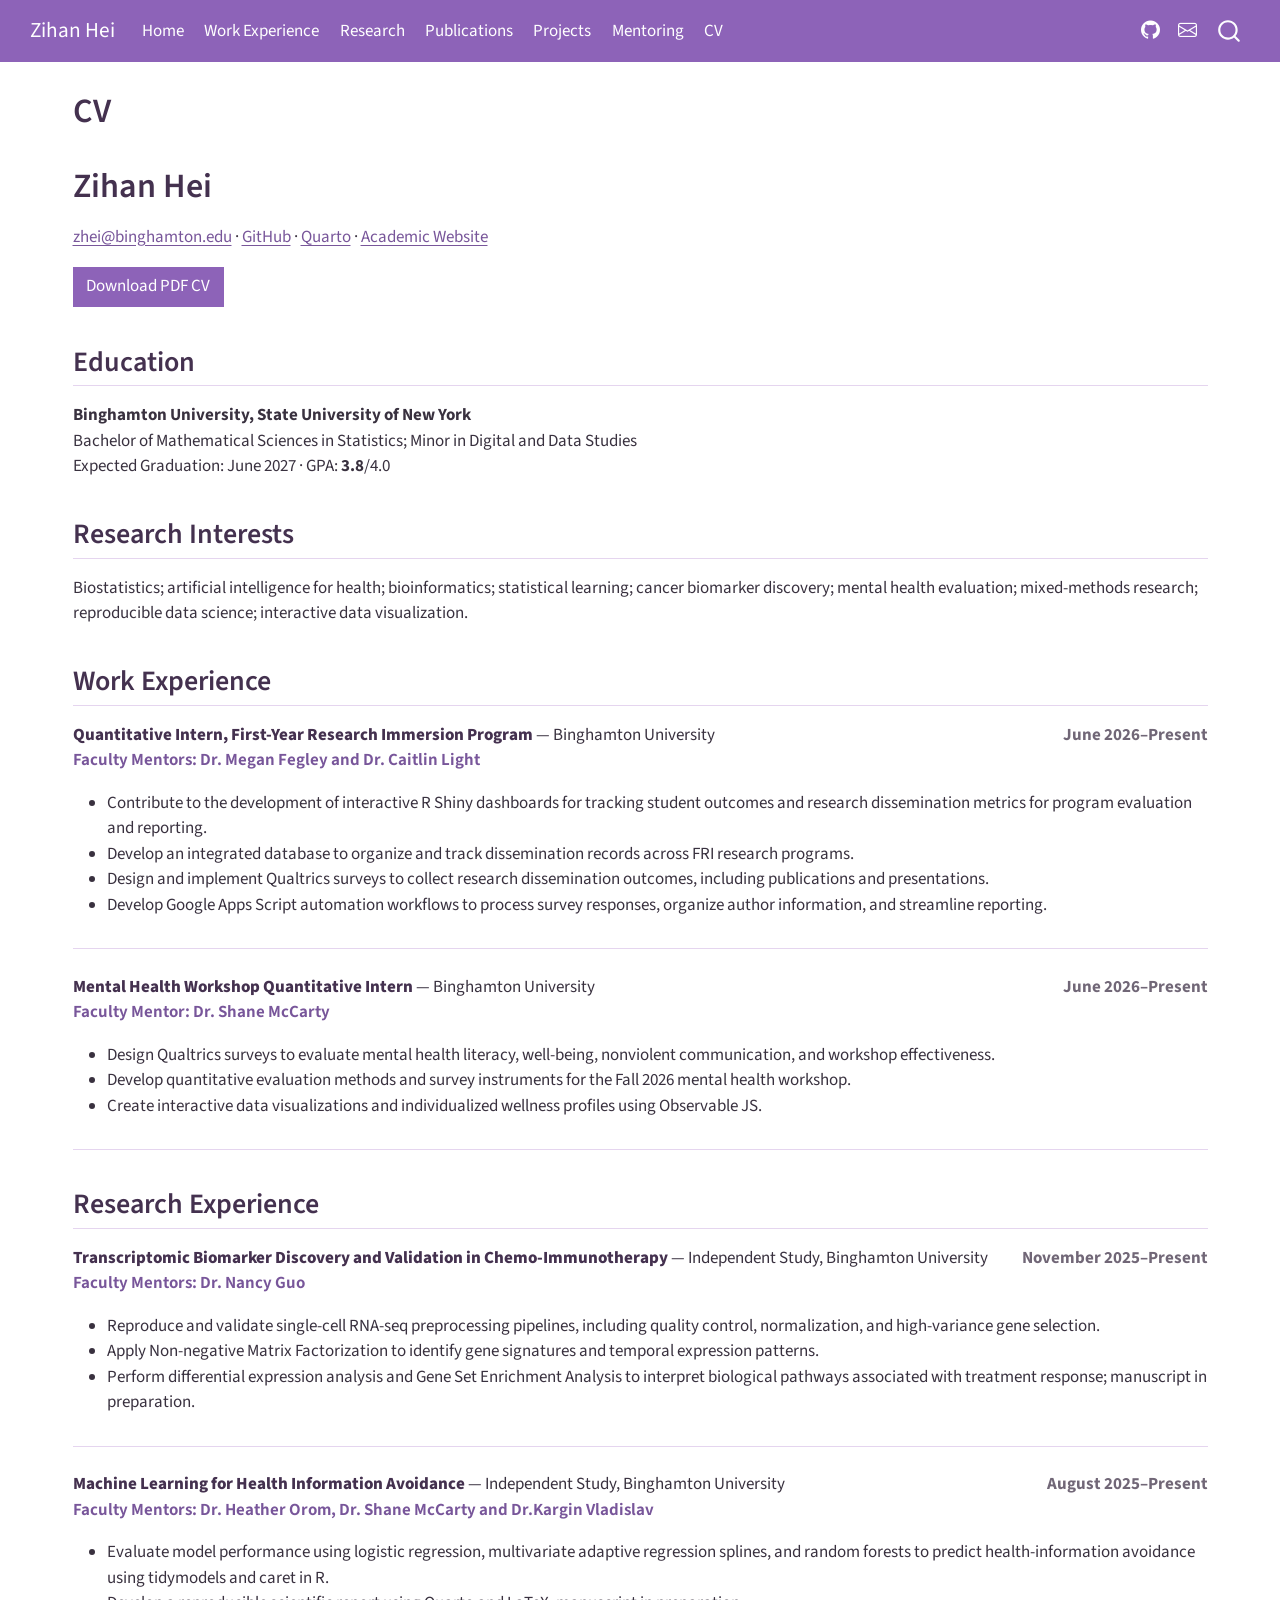
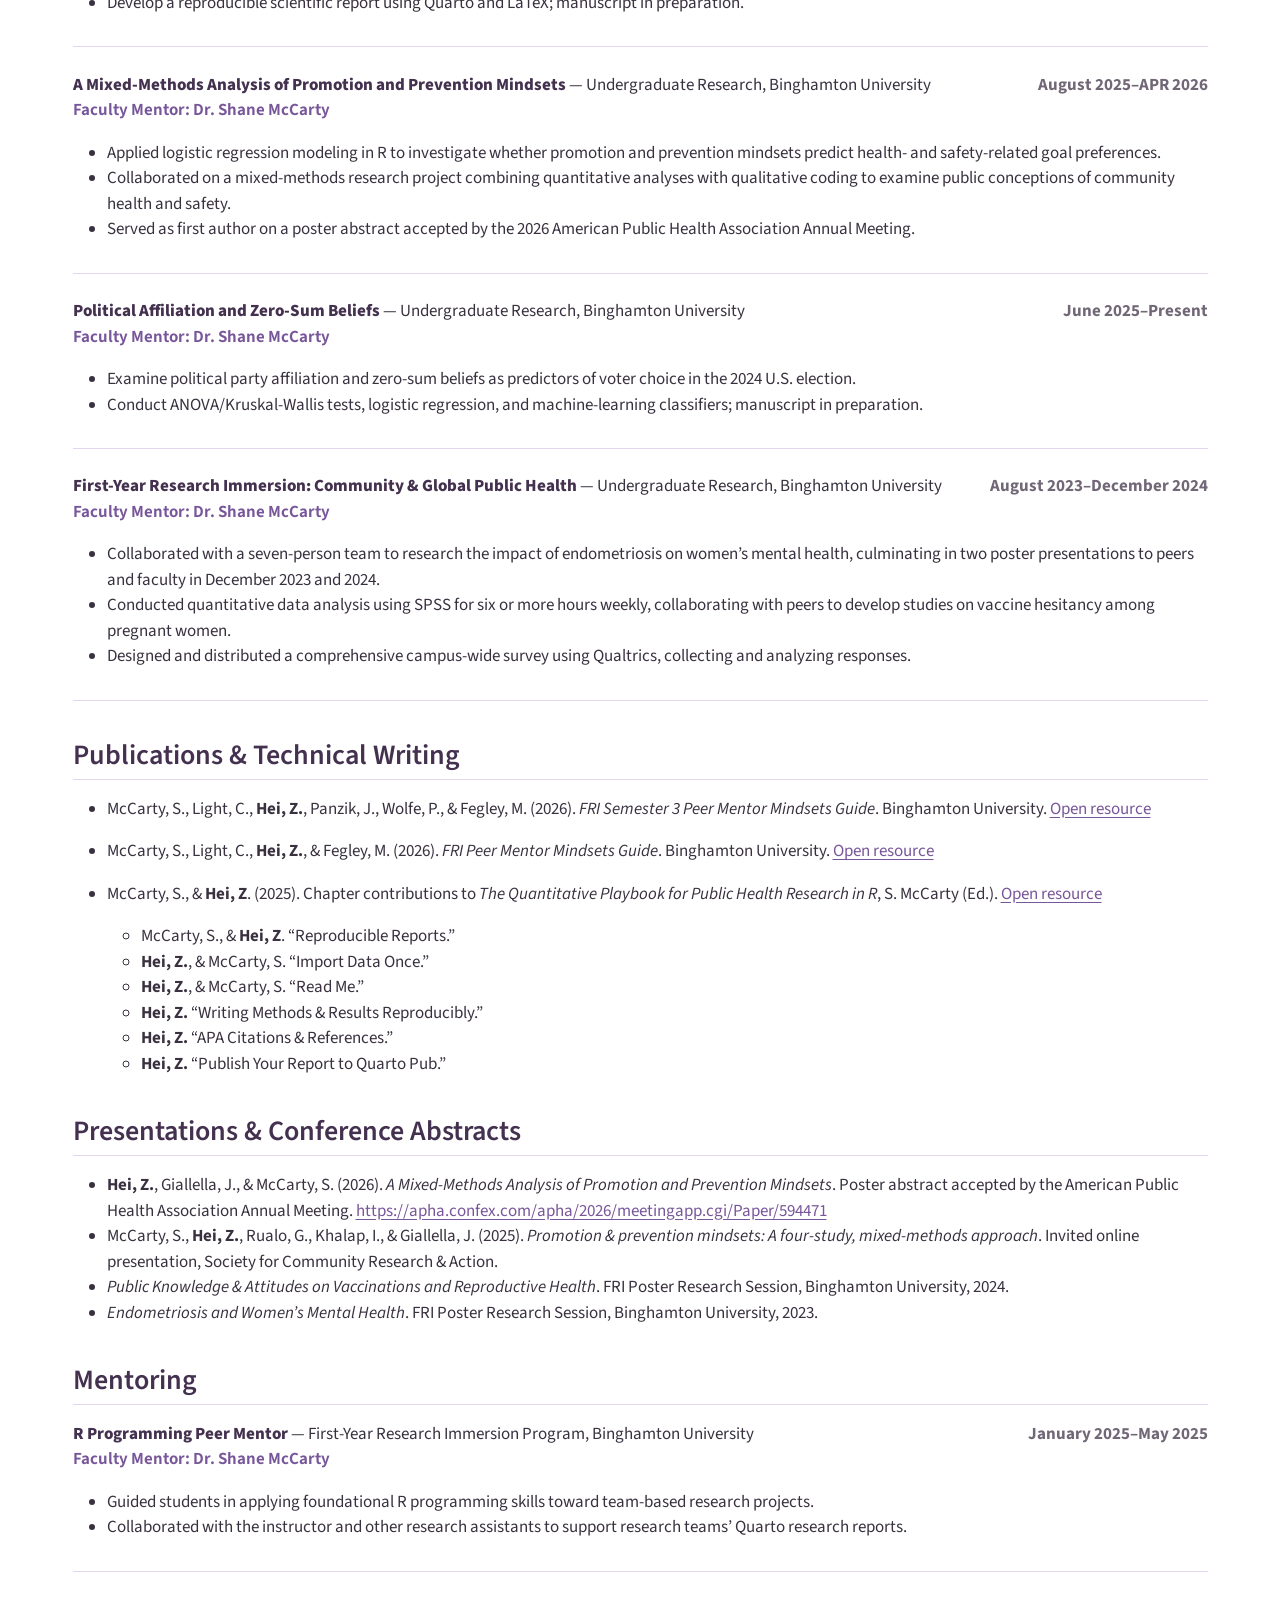
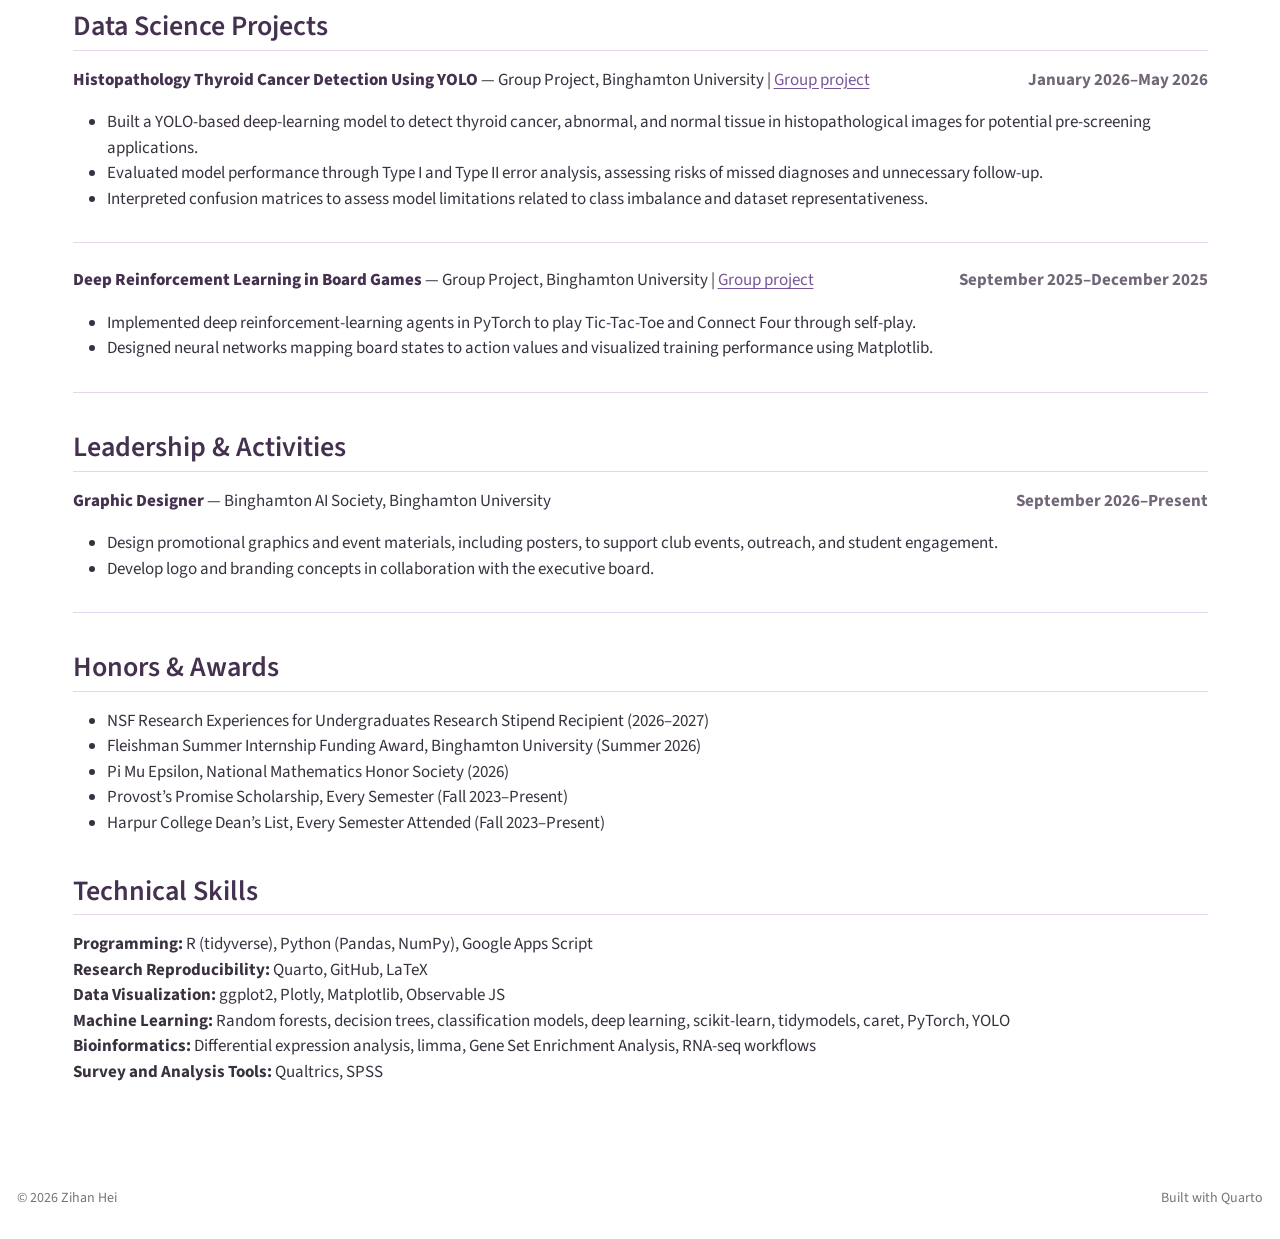
==== commit 6447305d: "Built site for gh-pages" ====
--- a/cv.html
+++ b/cv.html
@@ -304,6 +304,16 @@
 <ul>
 <li>Implemented deep reinforcement-learning agents in PyTorch to play Tic-Tac-Toe and Connect Four through self-play.</li>
 <li>Designed neural networks mapping board states to action values and visualized training performance using Matplotlib.</li>
+</ul>
+</div>
+</section>
+<section id="leadership-activities" class="level2">
+<h2 class="anchored" data-anchor-id="leadership-activities">Leadership &amp; Activities</h2>
+<div class="cv-entry">
+<p><span class="cv-date">September 2026–Present</span> <span class="cv-entry-title">Graphic Designer</span> — Binghamton AI Society, Binghamton University</p>
+<ul>
+<li>Design promotional graphics and event materials, including posters, to support club events, outreach, and student engagement.</li>
+<li>Develop logo and branding concepts in collaboration with the executive board.</li>
 </ul>
 </div>
 </section>
--- a/styles.css
+++ b/styles.css
@@ -39,7 +39,7 @@
 .profile-heading { display:flex; align-items:center; gap:28px; margin-bottom:.3rem; }
 .profile-heading h1 { margin:0; }
 .profile-photo {
-  width:150px; height:150px; object-fit:cover; object-position:center 28%;
+  width:180px; height:180px; object-fit:cover; object-position:center 28%;
   border-radius:50%; border:3px solid var(--purple-300);
   box-shadow:0 6px 18px rgba(91,62,108,.15); flex-shrink:0;
 }
@@ -192,8 +192,8 @@
 /* Phone */
 @media (max-width:680px) {
   .hero { grid-template-columns:1fr; gap:1.5rem; }
-  .profile-heading { gap:18px; }
-  .profile-photo { width:105px; height:105px; }
+  .profile-heading { gap:20px; }
+  .profile-photo { width:160px; height:160px; }
 
   .viz-panel { min-height:0; padding:0; border-radius:16px; }
   .radar-panel { width:100%; height:460px; min-height:0; padding:0; border-radius:16px; }
@@ -213,8 +213,8 @@
 @media (max-width:560px) {
   .stats-grid { grid-template-columns:1fr; }
   .cv-date { float:none; display:block; margin-bottom:.25rem; }
-  .profile-heading { align-items:center; gap:14px; }
-  .profile-photo { width:92px; height:92px; }
+  .profile-heading { align-items:center; gap:16px; }
+  .profile-photo { width:120px; height:120px; }
   .radar-panel { height:440px; }
   .tools-network-plotly { height:450px; }
 }
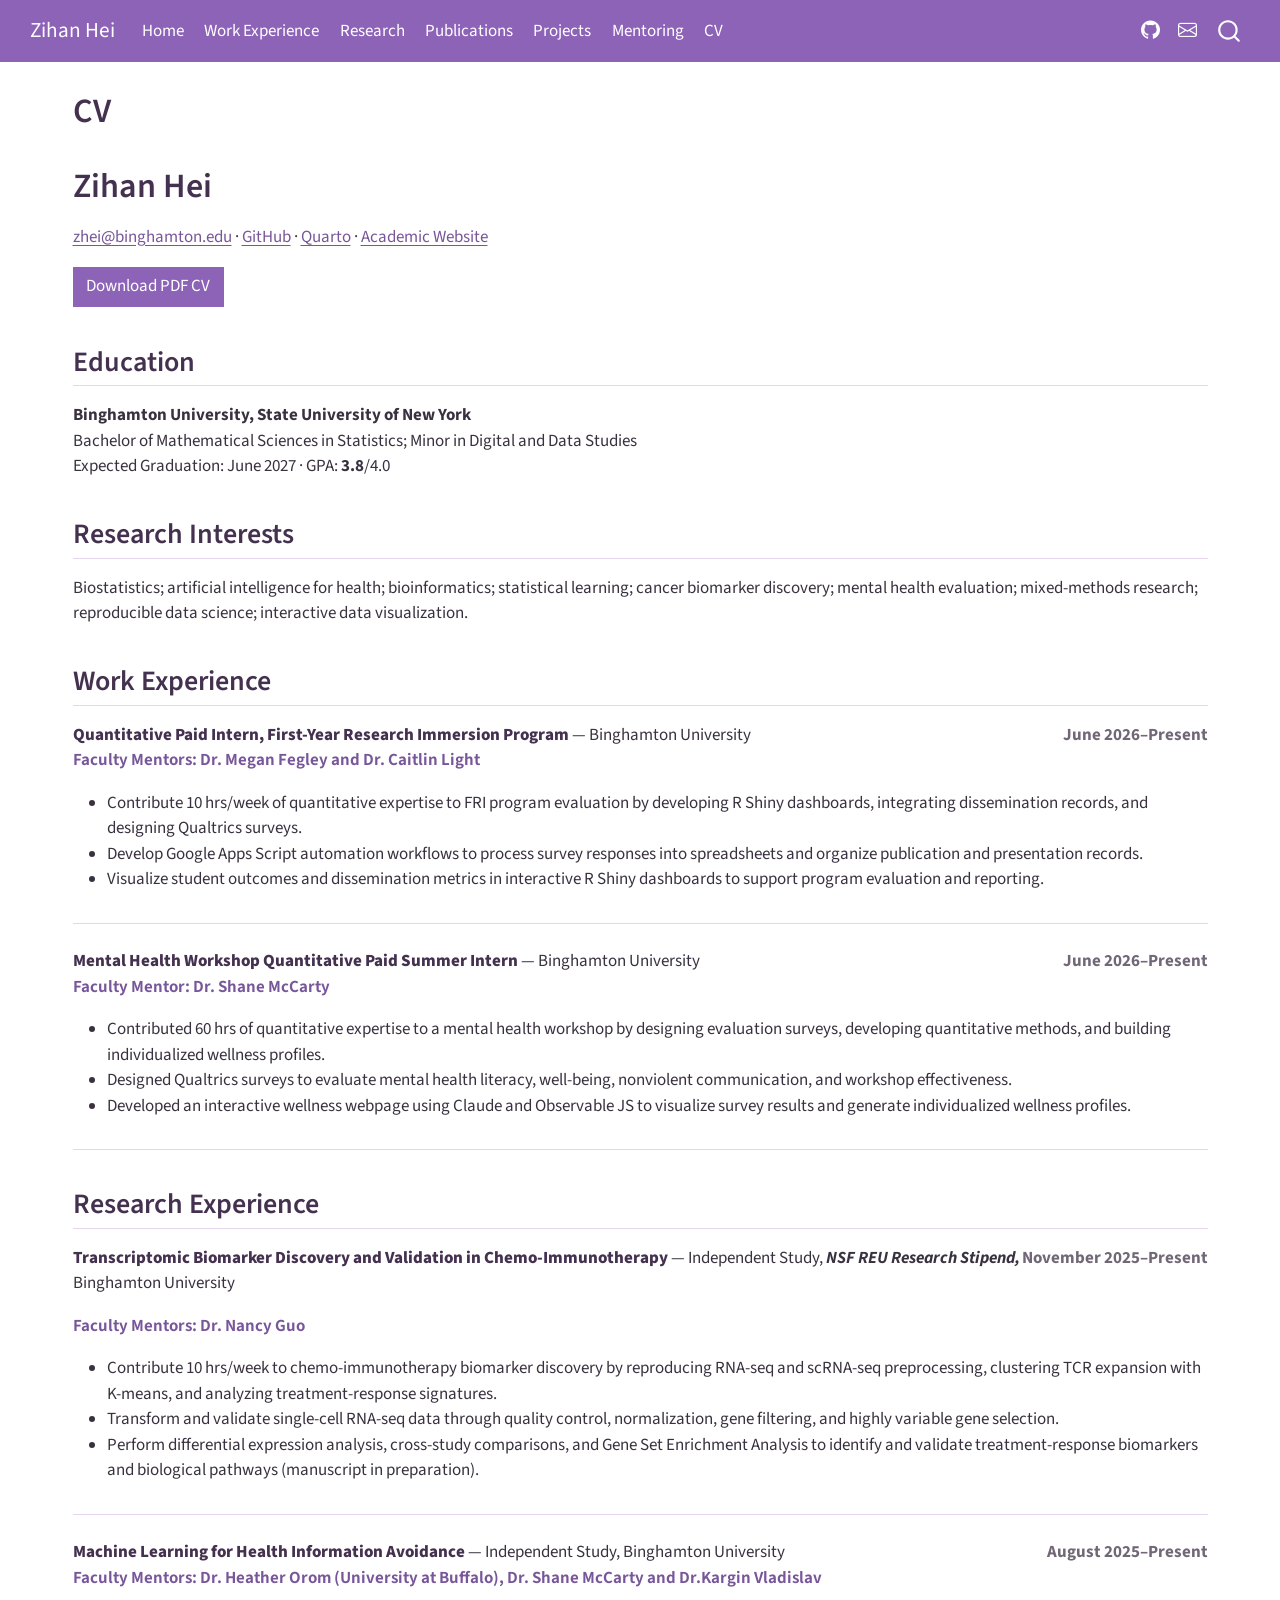
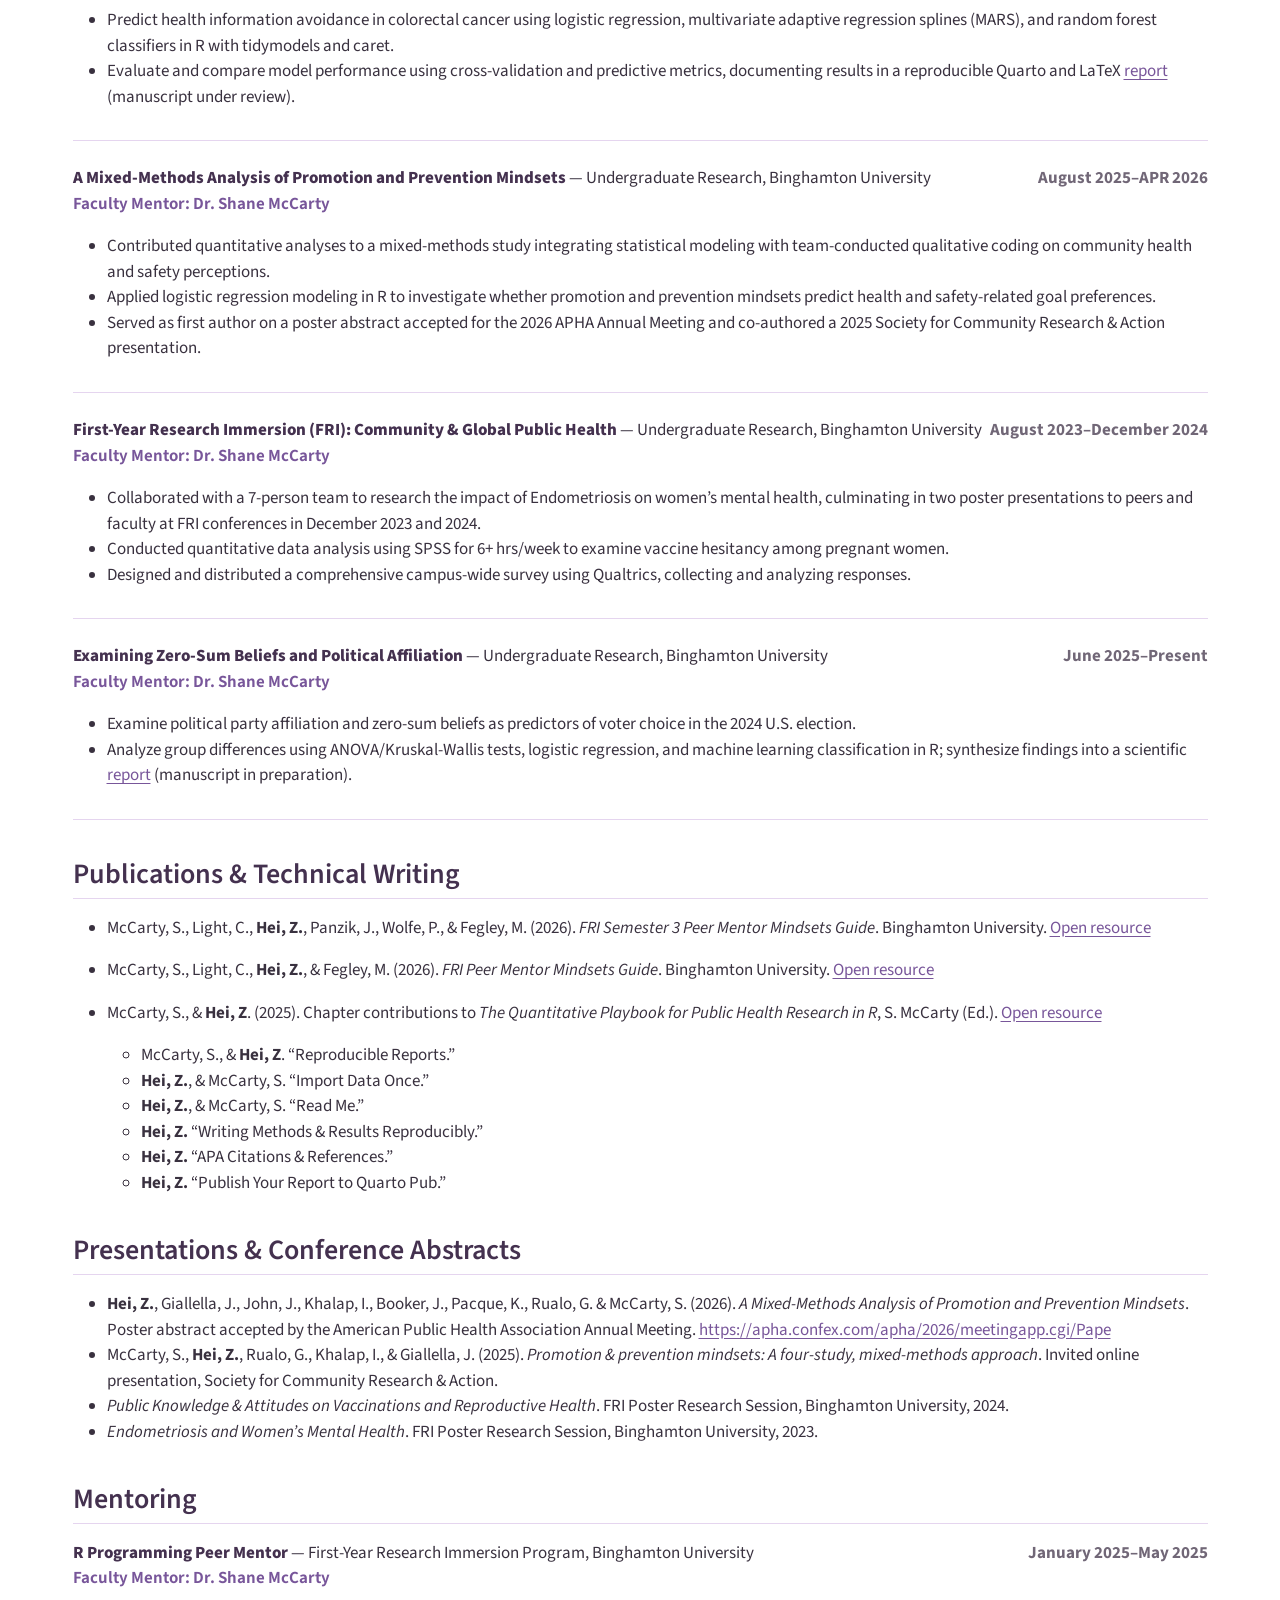
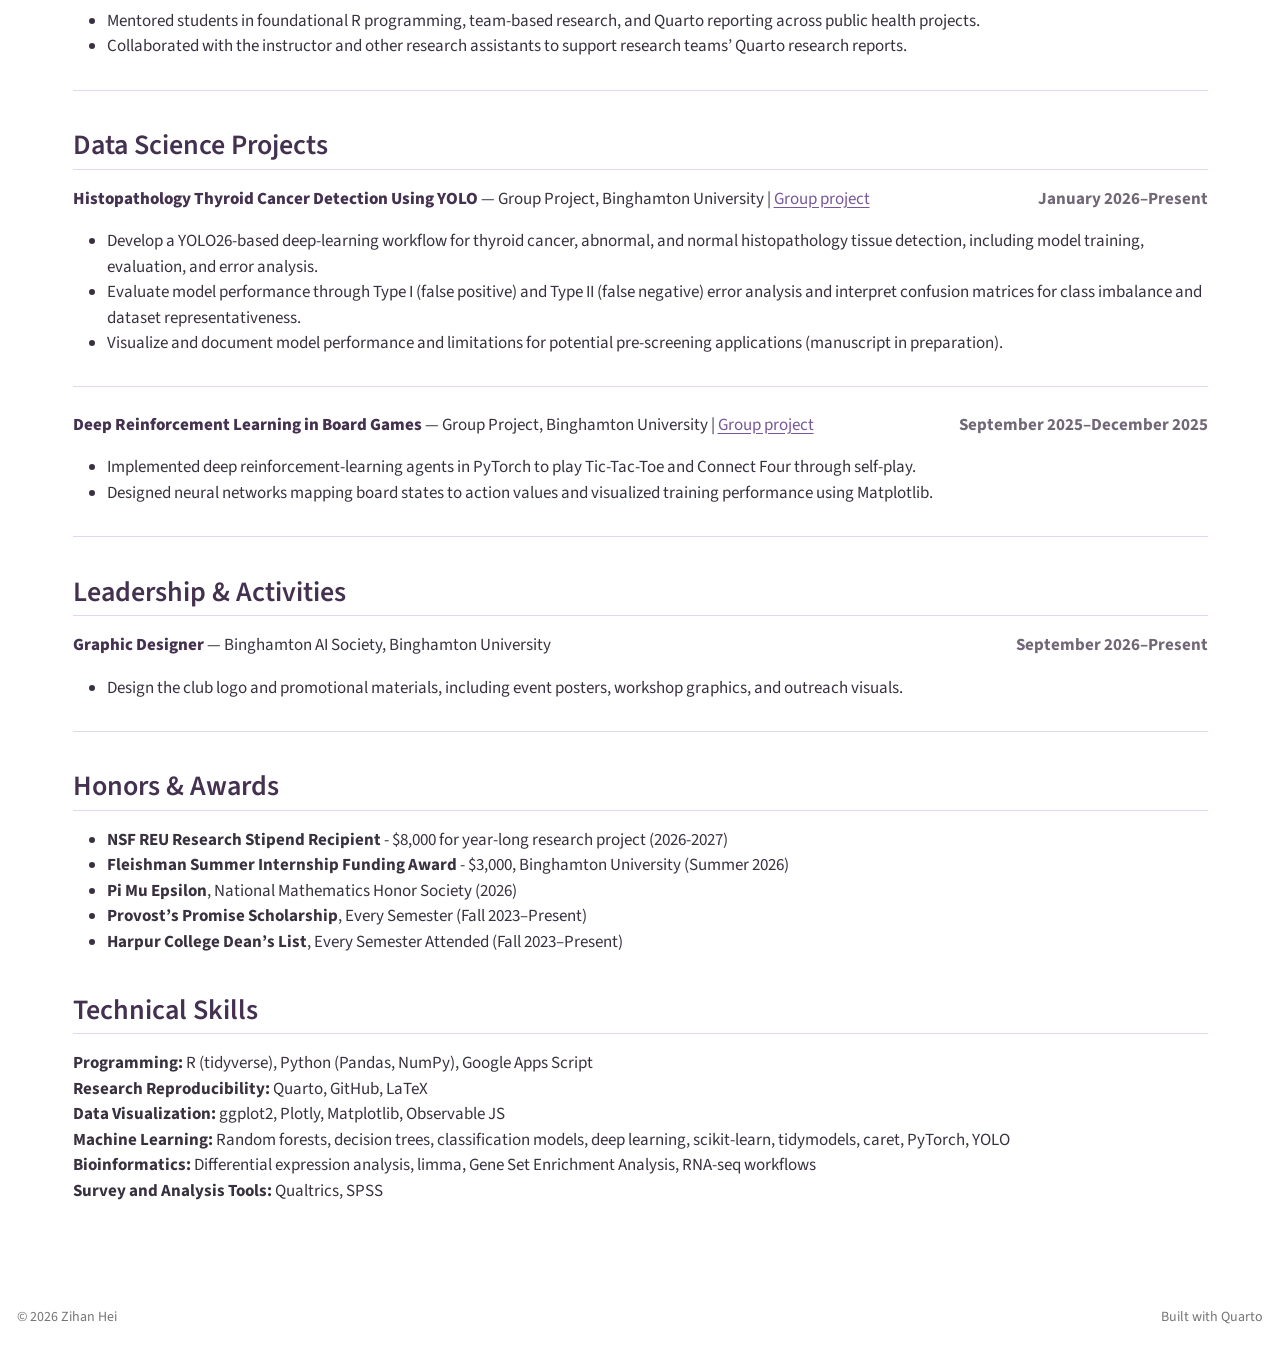
==== commit 32734646: "Built site for gh-pages" ====
--- a/cv.html
+++ b/cv.html
@@ -188,68 +188,67 @@
 <section id="work-experience" class="level2">
 <h2 class="anchored" data-anchor-id="work-experience">Work Experience</h2>
 <div class="cv-entry">
-<p><span class="cv-date">June 2026–Present</span> <span class="cv-entry-title">Quantitative Intern, First-Year Research Immersion Program</span> — Binghamton University<br>
+<p><span class="cv-date">June 2026–Present</span> <span class="cv-entry-title">Quantitative Paid Intern, First-Year Research Immersion Program</span> — Binghamton University<br>
 <span class="cv-mentor">Faculty Mentors: Dr.&nbsp;Megan Fegley and Dr.&nbsp;Caitlin Light</span></p>
 <ul>
-<li>Contribute to the development of interactive R Shiny dashboards for tracking student outcomes and research dissemination metrics for program evaluation and reporting.</li>
-<li>Develop an integrated database to organize and track dissemination records across FRI research programs.</li>
-<li>Design and implement Qualtrics surveys to collect research dissemination outcomes, including publications and presentations.</li>
-<li>Develop Google Apps Script automation workflows to process survey responses, organize author information, and streamline reporting.</li>
-</ul>
-</div>
-<div class="cv-entry">
-<p><span class="cv-date">June 2026–Present</span> <span class="cv-entry-title">Mental Health Workshop Quantitative Intern</span> — Binghamton University<br>
+<li>Contribute 10 hrs/week of quantitative expertise to FRI program evaluation by developing R Shiny dashboards, integrating dissemination records, and designing Qualtrics surveys.</li>
+<li>Develop Google Apps Script automation workflows to process survey responses into spreadsheets and organize publication and presentation records.</li>
+<li>Visualize student outcomes and dissemination metrics in interactive R Shiny dashboards to support program evaluation and reporting.</li>
+</ul>
+</div>
+<div class="cv-entry">
+<p><span class="cv-date">June 2026–Present</span> <span class="cv-entry-title">Mental Health Workshop Quantitative Paid Summer Intern</span> — Binghamton University<br>
 <span class="cv-mentor">Faculty Mentor: Dr.&nbsp;Shane McCarty</span></p>
 <ul>
-<li>Design Qualtrics surveys to evaluate mental health literacy, well-being, nonviolent communication, and workshop effectiveness.</li>
-<li>Develop quantitative evaluation methods and survey instruments for the Fall 2026 mental health workshop.</li>
-<li>Create interactive data visualizations and individualized wellness profiles using Observable JS.</li>
+<li>Contributed 60 hrs of quantitative expertise to a mental health workshop by designing evaluation surveys, developing quantitative methods, and building individualized wellness profiles.</li>
+<li>Designed Qualtrics surveys to evaluate mental health literacy, well-being, nonviolent communication, and workshop effectiveness.</li>
+<li>Developed an interactive wellness webpage using Claude and Observable JS to visualize survey results and generate individualized wellness profiles.</li>
 </ul>
 </div>
 </section>
 <section id="research-experience" class="level2">
 <h2 class="anchored" data-anchor-id="research-experience">Research Experience</h2>
 <div class="cv-entry">
-<p><span class="cv-date">November 2025–Present</span> <span class="cv-entry-title">Transcriptomic Biomarker Discovery and Validation in Chemo-Immunotherapy</span> — Independent Study, Binghamton University<br>
-<span class="cv-mentor">Faculty Mentors: Dr.&nbsp;Nancy Guo</span></p>
-<ul>
-<li>Reproduce and validate single-cell RNA-seq preprocessing pipelines, including quality control, normalization, and high-variance gene selection.</li>
-<li>Apply Non-negative Matrix Factorization to identify gene signatures and temporal expression patterns.</li>
-<li>Perform differential expression analysis and Gene Set Enrichment Analysis to interpret biological pathways associated with treatment response; manuscript in preparation.</li>
+<p><span class="cv-date">November 2025–Present</span> <span class="cv-entry-title">Transcriptomic Biomarker Discovery and Validation in Chemo-Immunotherapy</span> — Independent Study, <strong><em>NSF REU Research Stipend,</em></strong> Binghamton University</p>
+<p><span class="cv-mentor">Faculty Mentors: Dr.&nbsp;Nancy Guo</span></p>
+<ul>
+<li>Contribute 10 hrs/week to chemo-immunotherapy biomarker discovery by reproducing RNA-seq and scRNA-seq preprocessing, clustering TCR expansion with K-means, and analyzing treatment-response signatures.</li>
+<li>Transform and validate single-cell RNA-seq data through quality control, normalization, gene filtering, and highly variable gene selection.</li>
+<li>Perform differential expression analysis, cross-study comparisons, and Gene Set Enrichment Analysis to identify and validate treatment-response biomarkers and biological pathways (manuscript in preparation).</li>
 </ul>
 </div>
 <div class="cv-entry">
 <p><span class="cv-date">August 2025–Present</span> <span class="cv-entry-title">Machine Learning for Health Information Avoidance</span> — Independent Study, Binghamton University<br>
-<span class="cv-mentor">Faculty Mentors: Dr.&nbsp;Heather Orom, Dr.&nbsp;Shane McCarty and Dr.Kargin Vladislav</span></p>
-<ul>
-<li>Evaluate model performance using logistic regression, multivariate adaptive regression splines, and random forests to predict health-information avoidance using tidymodels and caret in R.</li>
-<li>Develop a reproducible scientific report using Quarto and LaTeX; manuscript in preparation.</li>
+<span class="cv-mentor">Faculty Mentors: Dr.&nbsp;Heather Orom (University at Buffalo), Dr.&nbsp;Shane McCarty and Dr.Kargin Vladislav</span></p>
+<ul>
+<li>Predict health information avoidance in colorectal cancer using logistic regression, multivariate adaptive regression splines (MARS), and random forest classifiers in R with tidymodels and caret.</li>
+<li>Evaluate and compare model performance using cross-validation and predictive metrics, documenting results in a reproducible Quarto and LaTeX <a href="https://zihanhei.quarto.pub/avoider-report/">report</a> (manuscript under review).</li>
 </ul>
 </div>
 <div class="cv-entry">
 <p><span class="cv-date">August 2025–APR 2026</span> <span class="cv-entry-title">A Mixed-Methods Analysis of Promotion and Prevention Mindsets</span> — Undergraduate Research, Binghamton University<br>
 <span class="cv-mentor">Faculty Mentor: Dr.&nbsp;Shane McCarty</span></p>
 <ul>
-<li>Applied logistic regression modeling in R to investigate whether promotion and prevention mindsets predict health- and safety-related goal preferences.</li>
-<li>Collaborated on a mixed-methods research project combining quantitative analyses with qualitative coding to examine public conceptions of community health and safety.</li>
-<li>Served as first author on a poster abstract accepted by the 2026 American Public Health Association Annual Meeting.</li>
-</ul>
-</div>
-<div class="cv-entry">
-<p><span class="cv-date">June 2025–Present</span> <span class="cv-entry-title">Political Affiliation and Zero-Sum Beliefs</span> — Undergraduate Research, Binghamton University<br>
+<li>Contributed quantitative analyses to a mixed-methods study integrating statistical modeling with team-conducted qualitative coding on community health and safety perceptions.</li>
+<li>Applied logistic regression modeling in R to investigate whether promotion and prevention mindsets predict health and safety-related goal preferences.</li>
+<li>Served as first author on a poster abstract accepted for the 2026 APHA Annual Meeting and co-authored a 2025 Society for Community Research &amp; Action presentation.</li>
+</ul>
+</div>
+<div class="cv-entry">
+<p><span class="cv-date">August 2023–December 2024</span> <span class="cv-entry-title">First-Year Research Immersion (FRI): Community &amp; Global Public Health</span> — Undergraduate Research, Binghamton University<br>
 <span class="cv-mentor">Faculty Mentor: Dr.&nbsp;Shane McCarty</span></p>
 <ul>
+<li>Collaborated with a 7-person team to research the impact of Endometriosis on women’s mental health, culminating in two poster presentations to peers and faculty at FRI conferences in December 2023 and 2024.</li>
+<li>Conducted quantitative data analysis using SPSS for 6+ hrs/week to examine vaccine hesitancy among pregnant women.</li>
+<li>Designed and distributed a comprehensive campus-wide survey using Qualtrics, collecting and analyzing responses.</li>
+</ul>
+</div>
+<div class="cv-entry">
+<p><span class="cv-date">June 2025–Present</span> <span class="cv-entry-title">Examining Zero-Sum Beliefs and Political Affiliation</span> — Undergraduate Research, Binghamton University<br>
+<span class="cv-mentor">Faculty Mentor: Dr.&nbsp;Shane McCarty</span></p>
+<ul>
 <li>Examine political party affiliation and zero-sum beliefs as predictors of voter choice in the 2024 U.S. election.</li>
-<li>Conduct ANOVA/Kruskal-Wallis tests, logistic regression, and machine-learning classifiers; manuscript in preparation.</li>
-</ul>
-</div>
-<div class="cv-entry">
-<p><span class="cv-date">August 2023–December 2024</span> <span class="cv-entry-title">First-Year Research Immersion: Community &amp; Global Public Health</span> — Undergraduate Research, Binghamton University<br>
-<span class="cv-mentor">Faculty Mentor: Dr.&nbsp;Shane McCarty</span></p>
-<ul>
-<li>Collaborated with a seven-person team to research the impact of endometriosis on women’s mental health, culminating in two poster presentations to peers and faculty in December 2023 and 2024.</li>
-<li>Conducted quantitative data analysis using SPSS for six or more hours weekly, collaborating with peers to develop studies on vaccine hesitancy among pregnant women.</li>
-<li>Designed and distributed a comprehensive campus-wide survey using Qualtrics, collecting and analyzing responses.</li>
+<li>Analyze group differences using ANOVA/Kruskal-Wallis tests, logistic regression, and machine learning classification in R; synthesize findings into a scientific <a href="https://fripublichealth.quarto.pub/zerosum/">report</a> (manuscript in preparation).</li>
 </ul>
 </div>
 </section>
@@ -272,7 +271,7 @@
 <section id="presentations-conference-abstracts" class="level2">
 <h2 class="anchored" data-anchor-id="presentations-conference-abstracts">Presentations &amp; Conference Abstracts</h2>
 <ul>
-<li><strong>Hei, Z.</strong>, Giallella, J., &amp; McCarty, S. (2026). <em>A Mixed-Methods Analysis of Promotion and Prevention Mindsets</em>. Poster abstract accepted by the American Public Health Association Annual Meeting. <a href="https://apha.confex.com/apha/2026/meetingapp.cgi/Paper/594471" class="uri">https://apha.confex.com/apha/2026/meetingapp.cgi/Paper/594471</a></li>
+<li><strong>Hei, Z.</strong>, Giallella, J., John, J., Khalap, I., Booker, J., Pacque, K., Rualo, G. &amp; McCarty, S. (2026). <em>A Mixed-Methods Analysis of Promotion and Prevention Mindsets</em>. Poster abstract accepted by the American Public Health Association Annual Meeting. <a href="https://apha.confex.com/apha/2026/meetingapp.cgi/Paper/594471" class="uri">https://apha.confex.com/apha/2026/meetingapp.cgi/Pape</a></li>
 <li>McCarty, S., <strong>Hei, Z.</strong>, Rualo, G., Khalap, I., &amp; Giallella, J. (2025). <em>Promotion &amp; prevention mindsets: A four-study, mixed-methods approach</em>. Invited online presentation, Society for Community Research &amp; Action.</li>
 <li><em>Public Knowledge &amp; Attitudes on Vaccinations and Reproductive Health</em>. FRI Poster Research Session, Binghamton University, 2024.</li>
 <li><em>Endometriosis and Women’s Mental Health</em>. FRI Poster Research Session, Binghamton University, 2023.</li>
@@ -284,7 +283,7 @@
 <p><span class="cv-date">January 2025–May 2025</span> <span class="cv-entry-title">R Programming Peer Mentor</span> — First-Year Research Immersion Program, Binghamton University<br>
 <span class="cv-mentor">Faculty Mentor: Dr.&nbsp;Shane McCarty</span></p>
 <ul>
-<li>Guided students in applying foundational R programming skills toward team-based research projects.</li>
+<li>Mentored students in foundational R programming, team-based research, and Quarto reporting across public health projects.</li>
 <li>Collaborated with the instructor and other research assistants to support research teams’ Quarto research reports.</li>
 </ul>
 </div>
@@ -292,11 +291,11 @@
 <section id="data-science-projects" class="level2">
 <h2 class="anchored" data-anchor-id="data-science-projects">Data Science Projects</h2>
 <div class="cv-entry">
-<p><span class="cv-date">January 2026–May 2026</span> <span class="cv-entry-title">Histopathology Thyroid Cancer Detection Using YOLO</span> — Group Project, Binghamton University | <a href="https://github.com/Zihan-Hei/Histopathology-Thyroid-Cancer-Detection-A-Triple-Class-YOLO26-Approach">Group project</a></p>
-<ul>
-<li>Built a YOLO-based deep-learning model to detect thyroid cancer, abnormal, and normal tissue in histopathological images for potential pre-screening applications.</li>
-<li>Evaluated model performance through Type I and Type II error analysis, assessing risks of missed diagnoses and unnecessary follow-up.</li>
-<li>Interpreted confusion matrices to assess model limitations related to class imbalance and dataset representativeness.</li>
+<p><span class="cv-date">January 2026–Present</span> <span class="cv-entry-title">Histopathology Thyroid Cancer Detection Using YOLO</span> — Group Project, Binghamton University | <a href="https://github.com/Zihan-Hei/Histopathology-Thyroid-Cancer-Detection-A-Triple-Class-YOLO26-Approach">Group project</a></p>
+<ul>
+<li>Develop a YOLO26-based deep-learning workflow for thyroid cancer, abnormal, and normal histopathology tissue detection, including model training, evaluation, and error analysis.</li>
+<li>Evaluate model performance through Type I (false positive) and Type II (false negative) error analysis and interpret confusion matrices for class imbalance and dataset representativeness.</li>
+<li>Visualize and document model performance and limitations for potential pre-screening applications (manuscript in preparation).</li>
 </ul>
 </div>
 <div class="cv-entry">
@@ -312,19 +311,18 @@
 <div class="cv-entry">
 <p><span class="cv-date">September 2026–Present</span> <span class="cv-entry-title">Graphic Designer</span> — Binghamton AI Society, Binghamton University</p>
 <ul>
-<li>Design promotional graphics and event materials, including posters, to support club events, outreach, and student engagement.</li>
-<li>Develop logo and branding concepts in collaboration with the executive board.</li>
+<li>Design the club logo and promotional materials, including event posters, workshop graphics, and outreach visuals.</li>
 </ul>
 </div>
 </section>
 <section id="honors-awards" class="level2">
 <h2 class="anchored" data-anchor-id="honors-awards">Honors &amp; Awards</h2>
 <ul>
-<li>NSF Research Experiences for Undergraduates Research Stipend Recipient (2026–2027)</li>
-<li>Fleishman Summer Internship Funding Award, Binghamton University (Summer 2026)</li>
-<li>Pi Mu Epsilon, National Mathematics Honor Society (2026)</li>
-<li>Provost’s Promise Scholarship, Every Semester (Fall 2023–Present)</li>
-<li>Harpur College Dean’s List, Every Semester Attended (Fall 2023–Present)</li>
+<li><strong>NSF REU Research Stipend Recipient</strong> - $8,000 for year-long research project (2026-2027)</li>
+<li><strong>Fleishman Summer Internship Funding Award</strong> - $3,000, Binghamton University (Summer 2026)</li>
+<li><strong>Pi Mu Epsilon</strong>, National Mathematics Honor Society (2026)</li>
+<li><strong>Provost’s Promise Scholarship</strong>, Every Semester (Fall 2023–Present)</li>
+<li><strong>Harpur College Dean’s List</strong>, Every Semester Attended (Fall 2023–Present)</li>
 </ul>
 </section>
 <section id="technical-skills" class="level2">
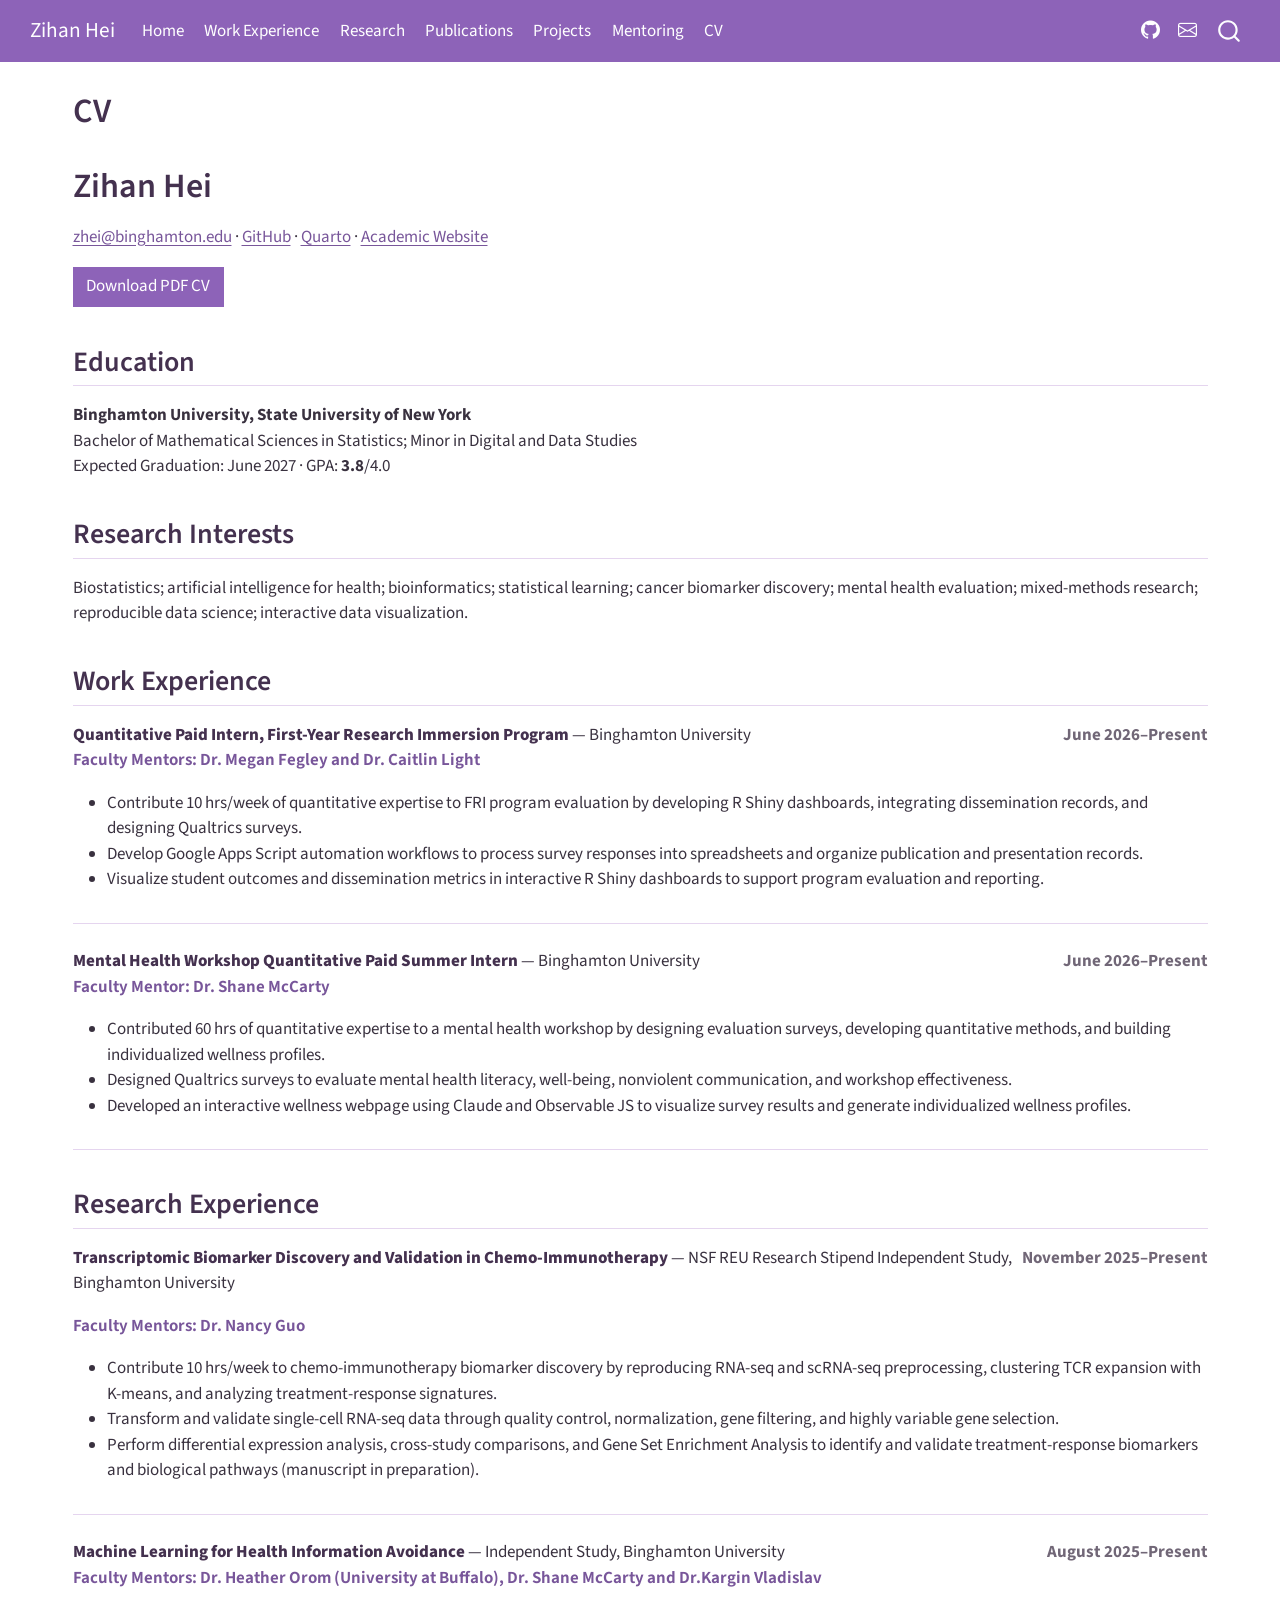
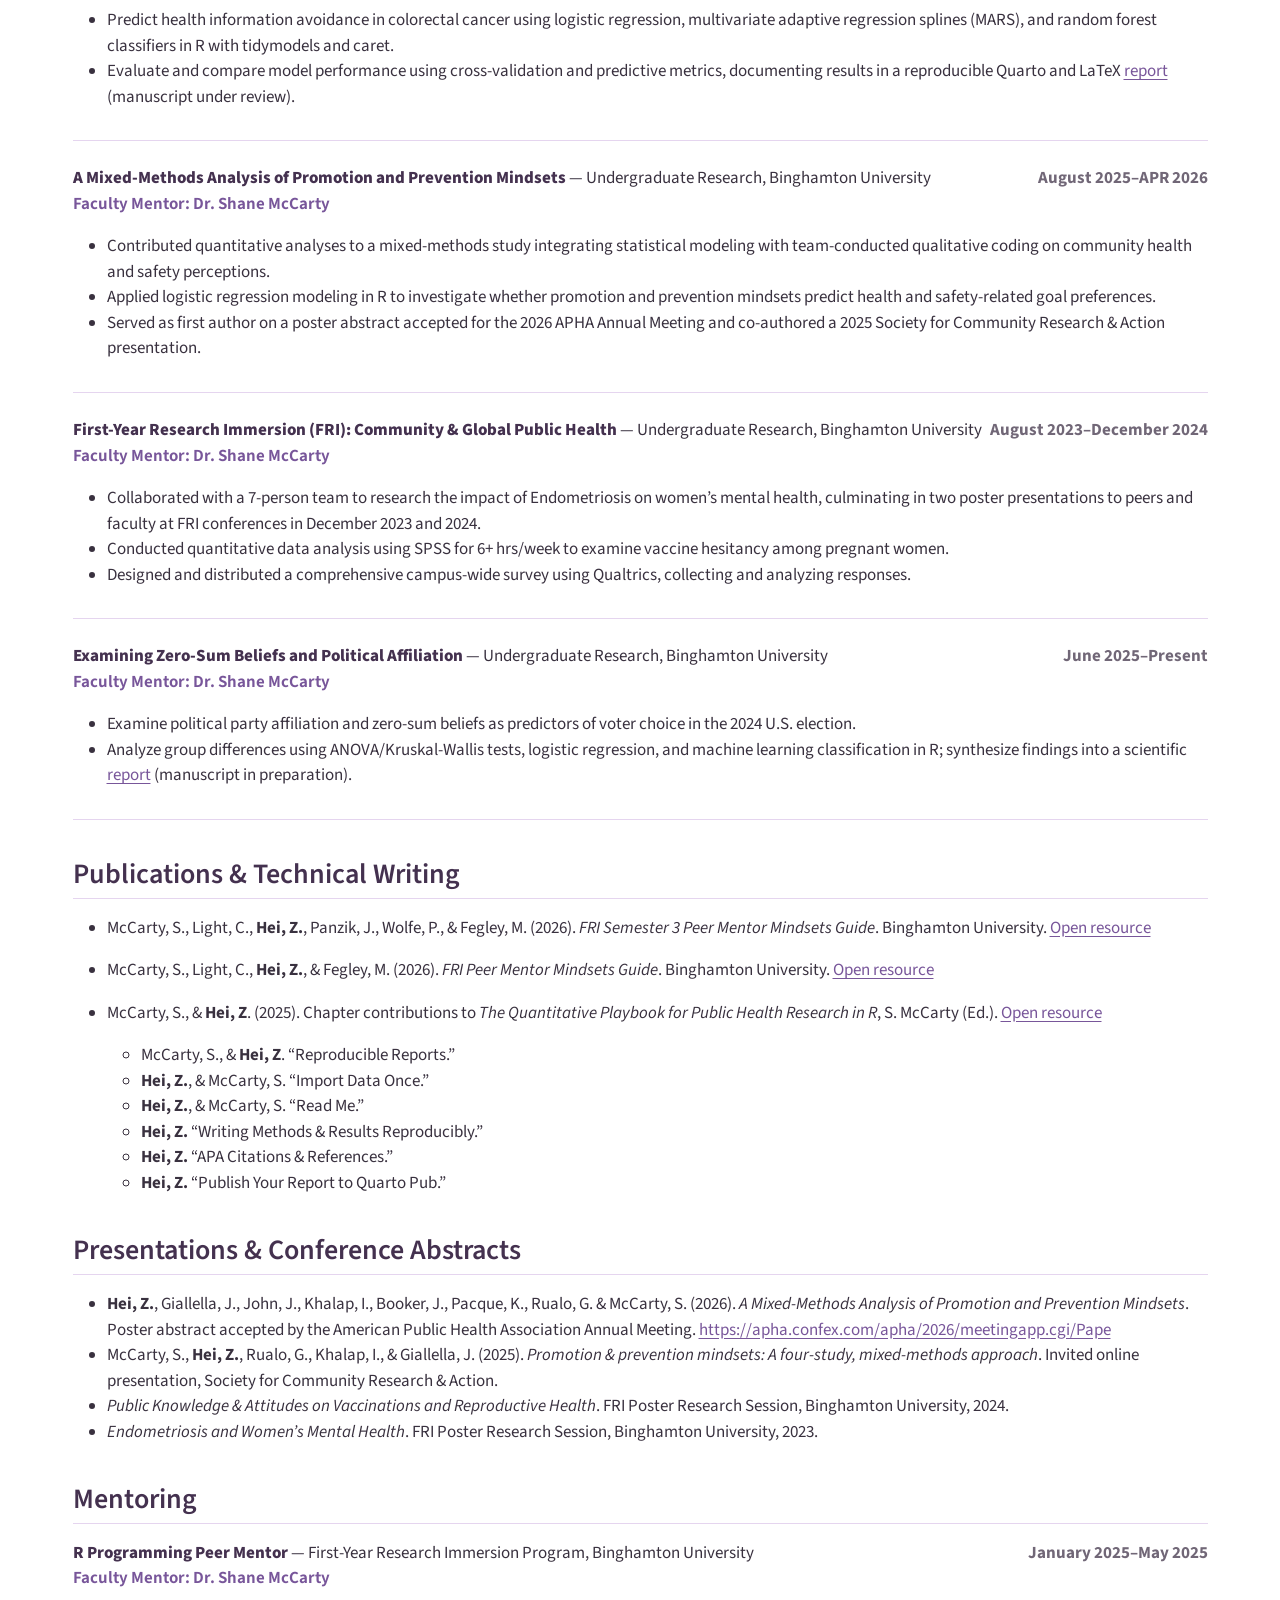
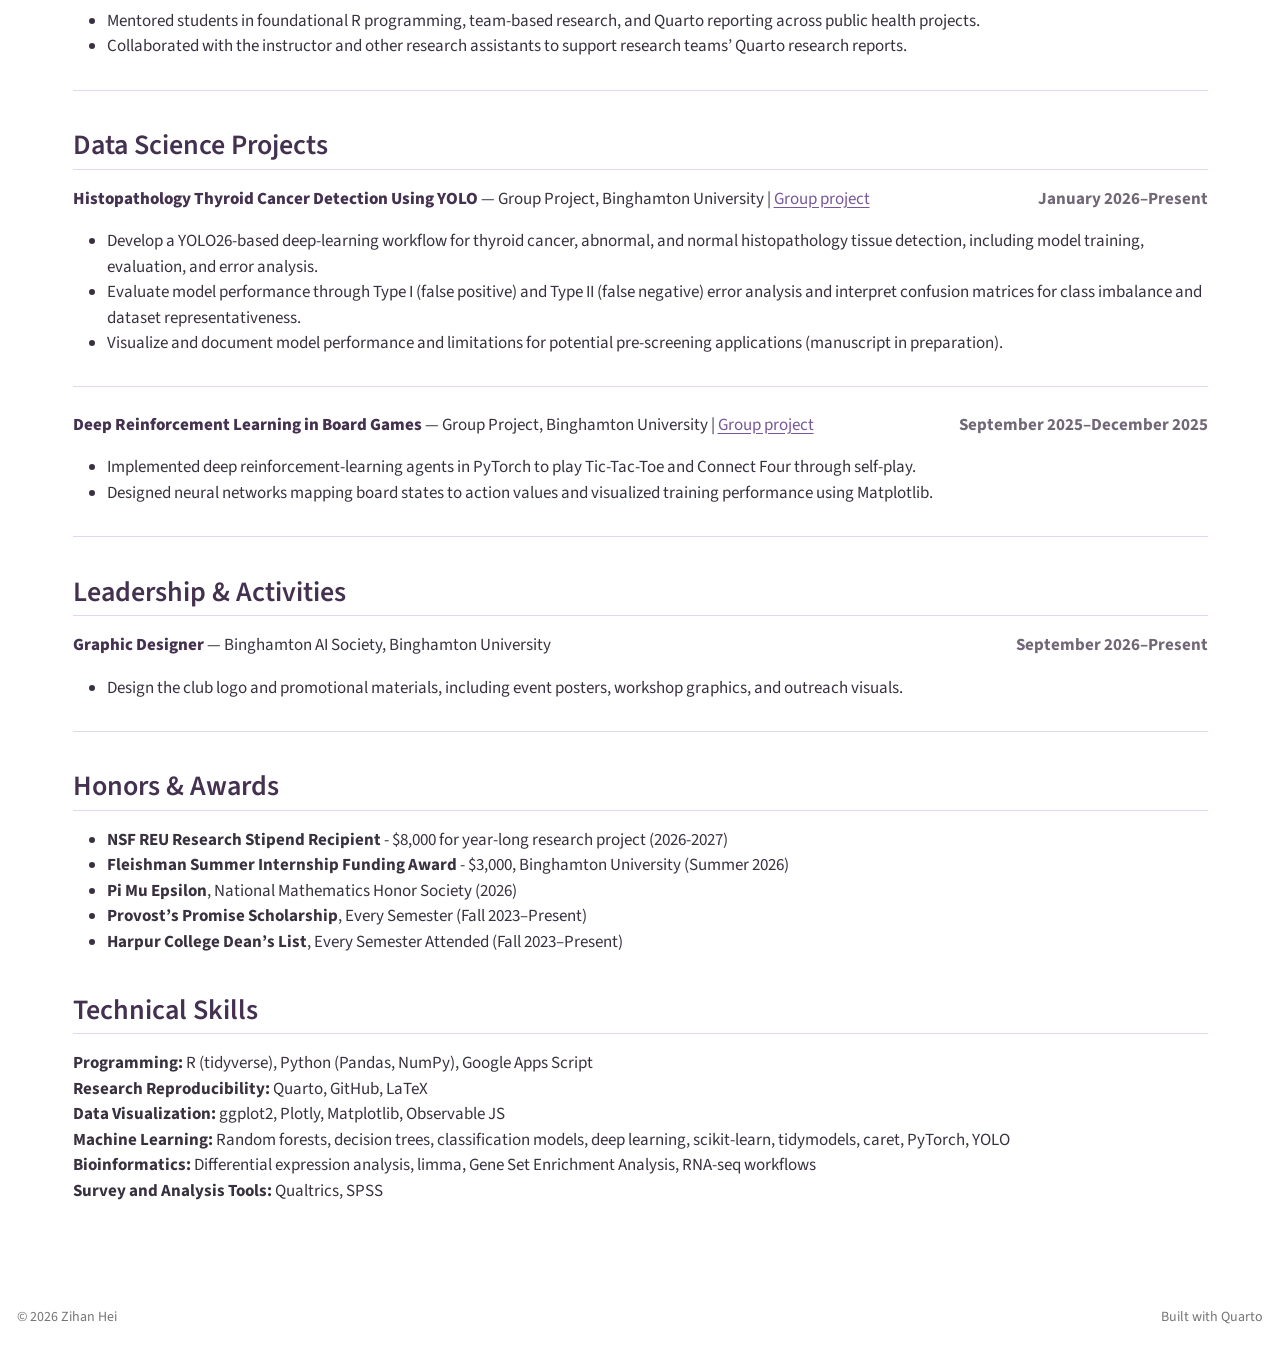
==== commit b3107a42: "Built site for gh-pages" ====
--- a/cv.html
+++ b/cv.html
@@ -209,7 +209,7 @@
 <section id="research-experience" class="level2">
 <h2 class="anchored" data-anchor-id="research-experience">Research Experience</h2>
 <div class="cv-entry">
-<p><span class="cv-date">November 2025–Present</span> <span class="cv-entry-title">Transcriptomic Biomarker Discovery and Validation in Chemo-Immunotherapy</span> — Independent Study, <strong><em>NSF REU Research Stipend,</em></strong> Binghamton University</p>
+<p><span class="cv-date">November 2025–Present</span> <span class="cv-entry-title">Transcriptomic Biomarker Discovery and Validation in Chemo-Immunotherapy</span> — NSF REU Research Stipend Independent Study, Binghamton University</p>
 <p><span class="cv-mentor">Faculty Mentors: Dr.&nbsp;Nancy Guo</span></p>
 <ul>
 <li>Contribute 10 hrs/week to chemo-immunotherapy biomarker discovery by reproducing RNA-seq and scRNA-seq preprocessing, clustering TCR expansion with K-means, and analyzing treatment-response signatures.</li>
